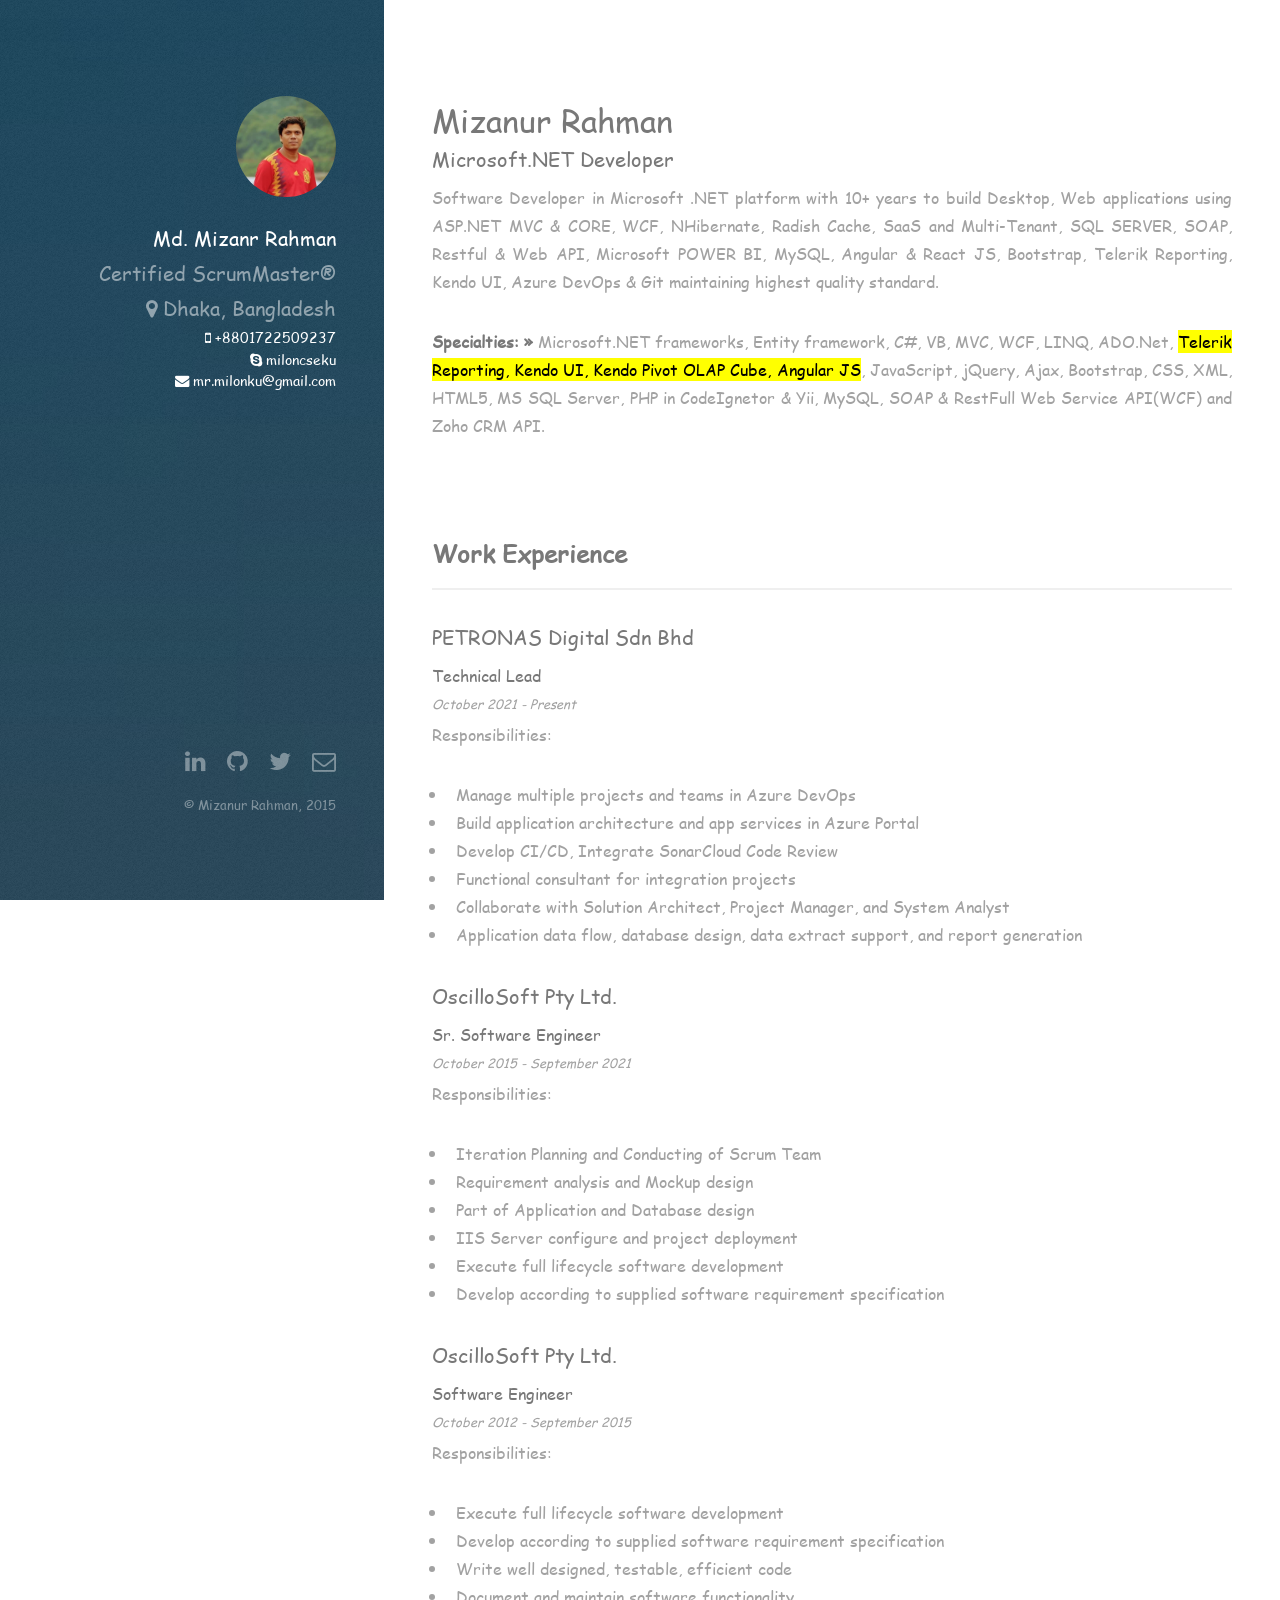
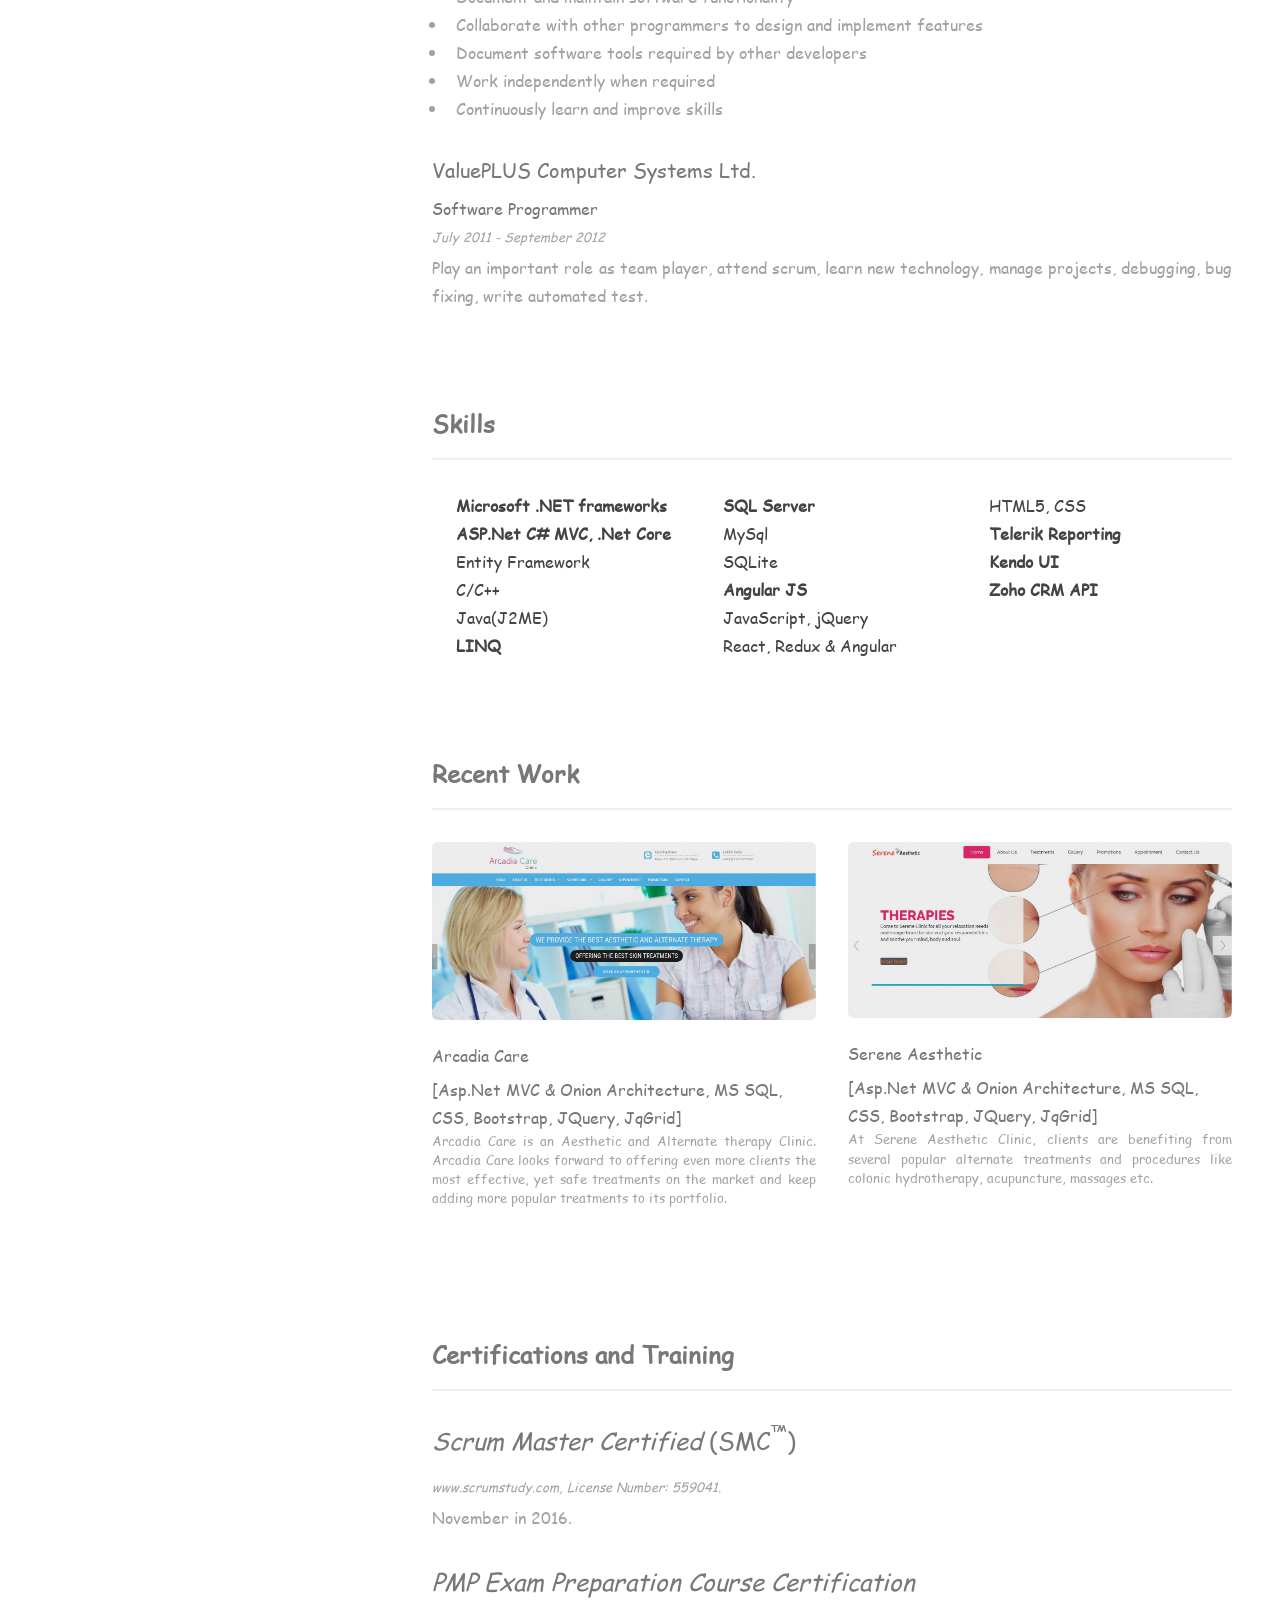
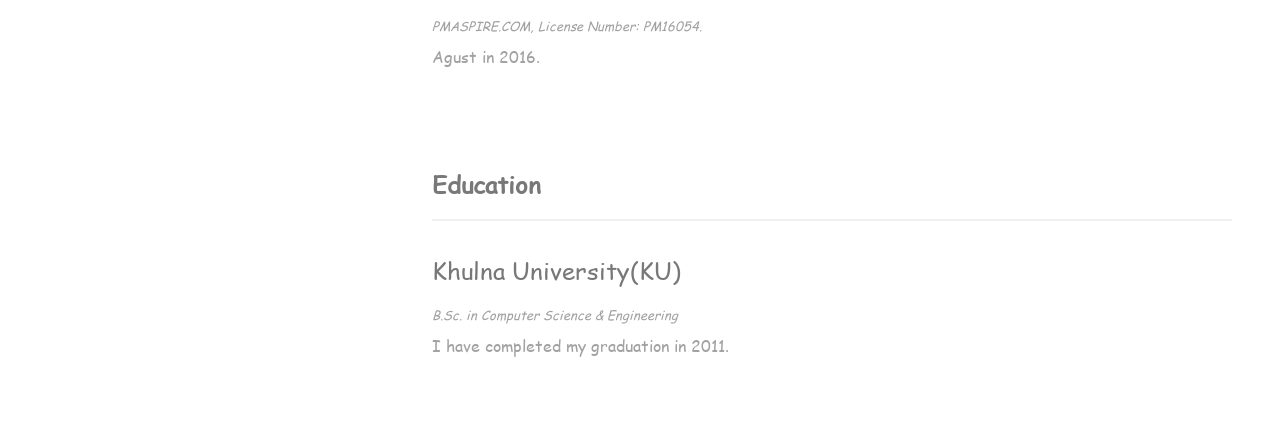
==== index.html @ e1b13e37 "updated profile" ====
<!DOCTYPE HTML>
<!--
	Strata by HTML5 UP
	html5up.net | @n33co
	Free for personal and commercial use under the CCA 3.0 license (html5up.net/license)
-->
<html>
	<head>
		<title>.::Mizanur Rahman SMC™ ::.</title>
		<meta http-equiv="content-type" content="text/html; charset=utf-8" />
		<meta name="description" content="" />
		<meta name="keywords" content="" />
		<!--[if lte IE 8]><script src="css/ie/html5shiv.js"></script><![endif]-->
		<script src="js/jquery.min.js"></script>
		<!--<script src="js/jquery.poptrox.min.js"></script>-->
		<script src="js/skel.min.js"></script>
		<script src="js/init.js"></script>
		<noscript>
			<link rel="stylesheet" href="css/skel.css" />
			<link rel="stylesheet" href="css/style.css" />
			<link rel="stylesheet" href="css/style-xlarge.css" />
		</noscript>
		<!--[if lte IE 8]><link rel="stylesheet" href="css/ie/v8.css" /><![endif]-->
	</head>
	<body id="top">

		<!-- Header -->
			<header id="header">
				<a href="#" class="image avatar"><img src="images/avatar_new.jpg" alt="" /></a>
				<h1>
				   <div><strong>Md. Mizanr Rahman</strong></div>
				   <div>Certified ScrumMaster®</div>
				   <div><i class="icon fa-map-marker"> </i> Dhaka, Bangladesh</div>
			    	</h1>
				<h5>
					<div><i class="fa fa-mobile"></i> +8801722509237</div>
					<div><i class="fa fa-skype"></i> miloncseku</div>
					<div><i class="fa fa-envelope"></i> mr.milonku@gmail.com</div>
				</h5>
			</header>

		<!-- Main -->
			<div id="main">

				<!-- One -->
					<section id="one">
						<header class="major">
							<h1 style="margin-bottom:0;">Mizanur Rahman</h1>
							<h3>Microsoft.NET Developer</h3>
						</header>
						<p style="text-align:justify">Software Developer in Microsoft .NET platform with 10+ years to build Desktop, Web applications using ASP.NET MVC & CORE, WCF, NHibernate, Radish Cache, SaaS and Multi-Tenant, SQL SERVER, SOAP, Restful & Web API, Microsoft POWER BI, MySQL, Angular & React JS, Bootstrap, Telerik Reporting, Kendo UI, Azure DevOps & Git maintaining highest quality standard.</p>
						<p style="text-align:justify"><b class="bold">Specialties: »</b> Microsoft.NET frameworks, Entity framework, C#, VB, MVC, WCF, LINQ, ADO.Net, <mark>Telerik Reporting, Kendo UI, Kendo Pivot  OLAP Cube, Angular JS</mark>, JavaScript, jQuery, Ajax, Bootstrap, CSS, XML, HTML5, MS SQL Server, PHP in CodeIgnetor & Yii, MySQL, SOAP & RestFull Web Service API(WCF) and Zoho CRM API.</p>						
					</section>

					<section id="five">
						<h2 class="bold">Work Experience</h2>
						<hr class="">
						<div class="sectionContent">
							<article>
								<h3>PETRONAS Digital Sdn Bhd</h3>
								<b>Technical Lead</b>
								<p class="subDetails">October 2021 - Present</p>
								<p style="text-align:justify">Responsibilities:</p>
								<ul class="a">
								  <li>Manage multiple projects and teams in Azure DevOps</li>
								  <li>Build application architecture and app services in Azure Portal</li>
								  <li>Develop CI/CD, Integrate SonarCloud Code Review</li>
								  <li>Functional consultant for integration projects</li>
								  <li>Collaborate with Solution Architect, Project Manager, and System Analyst</li>
								  <li>Application data flow, database design, data extract support, and report generation</li>
								</ul>
							</article>
							<article>
								<h3>OscilloSoft Pty Ltd.</h3>
								<b>Sr. Software Engineer</b>
								<p class="subDetails">October 2015 - September 2021</p>
								<p style="text-align:justify">Responsibilities:</p>
								<ul class="a">
								  <li>Iteration Planning and Conducting of Scrum Team</li>
								  <li>Requirement analysis and Mockup design</li>
								  <li>Part of Application and Database design</li>
								  <li>IIS Server configure and project deployment</li>
								  <li>Execute full lifecycle software development</li>
								  <li>Develop according to supplied software requirement specification</li>
								</ul>
							</article>
							
							<article>
								<h3>OscilloSoft Pty Ltd.</h3>
								<b>Software Engineer</b>
								<p class="subDetails">October 2012 - September 2015</p>
								<p style="text-align:justify">Responsibilities:</p>
								<ul class="a">
								  <li>Execute full lifecycle software development</li>
								  <li>Develop according to supplied software requirement specification</li>
								  <li>Write well designed, testable, efficient code</li>
								  <li>Document and maintain software functionality</li>
								  <li>Collaborate with other programmers to design and implement features</li>
								  <li>Document software tools required by other developers</li>
								  <li>Work independently when required</li>
								  <li>Continuously learn and improve skills</li>
								</ul>
							</article>
							
							<article>
								<h3>ValuePLUS Computer Systems Ltd.</h3>
								<b>Software Programmer</b>
								<p class="subDetails">July 2011 - September 2012 </p>
								<p style="text-align:justify">Play an important role as team player, attend scrum, learn new technology, manage projects, debugging, bug fixing, write automated test.</p>
							</article>
						</div>
						<div class="clear"></div>
					</section>

                <!-- Three -->
					<section id="three">
						<h2 class="bold">Skills</h2>
						<hr class="">
						<div class="sectionContent">
						<ul class="keySkills">
							<li class="bold">Microsoft .NET frameworks</li>
							<li class="bold">ASP.Net C# MVC, .Net Core</li>
							<li>Entity Framework</li>
							<li>C/C++</li>
							<li>Java(J2ME)</li>
							<li class="bold">LINQ</li>
							<li class="bold">SQL Server</li>
							<li>MySql</li>
							<li>SQLite</li>
							<li class="bold">Angular JS</li>
							<li>JavaScript, jQuery</li>
							<li>React, Redux & Angular</li>
							<li>HTML5, CSS</li>
							<li class="bold">Telerik Reporting</li>
							<li class="bold">Kendo UI</li>
							<li class="bold">Zoho CRM API</li>
						</ul>
					</div>
				    </section>
				<!-- Two -->
					<section id="two">
						<h2 class="bold">Recent Work</h2>
						<hr class="">
						<div class="row">
							<article class="6u 12u$(xsmall) work-item">
								<a href="http://www.arcadiacare.co.uk/" target="_blank" class="image fit thumb"><img src="images/thumbs/arcadiacare.jpg" alt="" /></a>
								<h3>Arcadia Care</h3>
								<b style="text-align:justify">[Asp.Net MVC & Onion Architecture, MS SQL, CSS, Bootstrap, JQuery, JqGrid]</b><br>
								<p style="text-align:justify">Arcadia Care is an Aesthetic and Alternate therapy Clinic. Arcadia Care looks forward to offering even more clients the most effective, yet safe treatments on the market and keep adding more popular treatments to its portfolio.</p>
							</article>
							<article class="6u$ 12u$(xsmall) work-item">
								<a href="http://sereneaesthetic.co.uk/" target="_blank" class="image fit thumb"><img src="images/thumbs/sereneaesthetic.jpg" alt="" /></a>
								<h3>Serene Aesthetic</h3>
					            <b style="text-align:justify">[Asp.Net MVC & Onion Architecture, MS SQL, CSS, Bootstrap, JQuery, JqGrid]</b><br>
					            <p style="text-align:justify">At Serene Aesthetic Clinic, clients are benefiting from several popular alternate treatments and procedures like colonic hydrotherapy, acupuncture, massages etc.</p>
							</article>
						</div>
					</section>
					
					<!-- Four -->
					<section id="four">
						<h2 class="bold">Certifications and Training</h2>		
						<hr class="">
						<div class="sectionContent">							
							<article>
								<h2><em>Scrum Master Certified</em> (SMC<sup>™</sup>)</h2>
								<p class="subDetails">www.scrumstudy.com, License Number: 559041. </p>
								<p>November in 2016. </p>
							</article>
							<article>
								<h2><em>PMP Exam Preparation Course Certification</em></h2>
								<p class="subDetails">PMASPIRE.COM, License Number: PM16054. </p>
								<p>Agust in 2016. </p>
							</article>
						</div>
					</section>

					<!-- Four -->
					<section id="four">
						<h2 class="bold">Education</h2>		
						<hr class="">						
						<div class="sectionContent">							
							<article>
								<h2>Khulna University(KU) </h2>
								<p class="subDetails">B.Sc. in Computer Science & Engineering</p>
								<p>I have completed my graduation in 2011. </p>
							</article>
						</div>
					</section>

		<!-- Footer -->
			<footer id="footer">
				<ul class="icons">
					<li><a href="http://bd.linkedin.com/in/mizanurrahmanmilon" class="icon fa-linkedin" target="_blank"><span class="label">Linkein</span></a></li>
					<li><a href="https://github.com/mmrmilon" class="icon fa-github" target="_blank"><span class="label">Github</span></a></li>
					<li><a href="https://twitter.com/mmr_mizan" class="icon fa-twitter" target="_blank"><span class="label">Twitter</span></a></li>
					<li><a href="Mail To:mr.milonku@gmail.com" class="icon fa-envelope-o" target="_blank"><span class="label">Email</span></a></li>
				</ul>
				<ul class="copyright">
					<li>&copy; Mizanur Rahman, 2015</li>
				</ul>
			</footer>

	</body>
</html>
---- css/skel.css ----
/* Resets (http://meyerweb.com/eric/tools/css/reset/ | v2.0 | 20110126 | License: none (public domain)) */

	html,body,div,span,applet,object,iframe,h1,h2,h3,h4,h5,h6,p,blockquote,pre,a,abbr,acronym,address,big,cite,code,del,dfn,em,img,ins,kbd,q,s,samp,small,strike,strong,sub,sup,tt,var,b,u,i,center,dl,dt,dd,ol,ul,li,fieldset,form,label,legend,table,caption,tbody,tfoot,thead,tr,th,td,article,aside,canvas,details,embed,figure,figcaption,footer,header,hgroup,menu,nav,output,ruby,section,summary,time,mark,audio,video{margin:0;padding:0;border:0;font-size:100%;font:inherit;vertical-align:baseline;}article,aside,details,figcaption,figure,footer,header,hgroup,menu,nav,section{display:block;}body{line-height:1;}ol,ul{list-style:none;}blockquote,q{quotes:none;}blockquote:before,blockquote:after,q:before,q:after{content:'';content:none;}table{border-collapse:collapse;border-spacing:0;}body{-webkit-text-size-adjust:none}

/* Box Model */

	*, *:before, *:after {
		-moz-box-sizing: border-box;
		-webkit-box-sizing: border-box;
		box-sizing: border-box;
	}

/* Container */

	.container {
		margin-left: auto;
		margin-right: auto;

		/* width: (containers) */
		width: 100%;
	}

	/* Modifiers */

		/* 125% */
			.container.\31 25\25 {
				width: 100%;

				/* max-width: (containers * 1.25) */
				max-width: 125%;

				/* min-width: (containers) */
				min-width: 100%;
			}

		/* 75% */
			.container.\37 5\25 {

				/* width: (containers * 0.75) */
				width: 75%;

			}

		/* 50% */
			.container.\35 0\25 {

				/* width: (containers * 0.50) */
				width: 50%;

			}

		/* 25% */
			.container.\32 5\25 {

				/* width: (containers * 0.25) */
				width: 25%;

			}

/* Grid */

	.row {
		border-bottom: solid 1px transparent;
	}

	.row > * {
		float: left;
	}

	.row:after, .row:before {
		content: '';
		display: block;
		clear: both;
		height: 0;
	}

	.row.uniform > * > :first-child {
		margin-top: 0;
	}

	.row.uniform > * > :last-child {
		margin-bottom: 0;
	}

	/* Gutters */

		/* Normal */

			.row > * {
				/* padding: (gutters.horizontal) 0 0 (gutters.vertical) */
				padding: 0 0 0 2.5em;
			}

			.row {
				/* margin: -(gutters.horizontal) 0 -1px -(gutters.vertical) */
				margin: 0 0 -1px -2.5em;
			}

			.row.uniform > * {
				/* padding: (gutters.vertical) 0 0 (gutters.vertical) */
				padding: 2.5em 0 0 2.5em;
			}

			.row.uniform {
				/* margin: -(gutters.vertical) 0 -1px -(gutters.vertical) */
				margin: -2.5em 0 -1px -2.5em;
			}

		/* 200% */

			.row.\32 00\25 > * {
				/* padding: (gutters.horizontal) 0 0 (gutters.vertical) */
				padding: 0 0 0 5em;
			}

			.row.\32 00\25 {
				/* margin: -(gutters.horizontal) 0 -1px -(gutters.vertical) */
				margin: 0 0 -1px -5em;
			}

			.row.uniform.\32 00\25 > * {
				/* padding: (gutters.vertical) 0 0 (gutters.vertical) */
				padding: 5em 0 0 5em;
			}

			.row.uniform.\32 00\25 {
				/* margin: -(gutters.vertical) 0 -1px -(gutters.vertical) */
				margin: -5em 0 -1px -5em;
			}

		/* 150% */

			.row.\31 50\25 > * {
				/* padding: (gutters.horizontal) 0 0 (gutters.vertical) */
				padding: 0 0 0 3.75em;
			}

			.row.\31 50\25 {
				/* margin: -(gutters.horizontal) 0 -1px -(gutters.vertical) */
				margin: 0 0 -1px -3.75em;
			}

			.row.uniform.\31 50\25 > * {
				/* padding: (gutters.vertical) 0 0 (gutters.vertical) */
				padding: 3.75em 0 0 3.75em;
			}

			.row.uniform.\31 50\25 {
				/* margin: -(gutters.vertical) 0 -1px -(gutters.vertical) */
				margin: -3.75em 0 -1px -3.75em;
			}

		/* 50% */

			.row.\35 0\25 > * {
				/* padding: (gutters.horizontal) 0 0 (gutters.vertical) */
				padding: 0 0 0 1.25em;
			}

			.row.\35 0\25 {
				/* margin: -(gutters.horizontal) 0 -1px -(gutters.vertical) */
				margin: 0 0 -1px -1.25em;
			}

			.row.uniform.\35 0\25 > * {
				/* padding: (gutters.vertical) 0 0 (gutters.vertical) */
				padding: 1.25em 0 0 1.25em;
			}

			.row.uniform.\35 0\25 {
				/* margin: -(gutters.vertical) 0 -1px -(gutters.vertical) */
				margin: -1.25em 0 -1px -1.25em;
			}

		/* 25% */

			.row.\32 5\25 > * {
				/* padding: (gutters.horizontal) 0 0 (gutters.vertical) */
				padding: 0 0 0 0.625em;
			}

			.row.\32 5\25 {
				/* margin: -(gutters.horizontal) 0 -1px -(gutters.vertical) */
				margin: 0 0 -1px -0.625em;
			}

			.row.uniform.\32 5\25 > * {
				/* padding: (gutters.vertical) 0 0 (gutters.vertical) */
				padding: 0.625em 0 0 0.625em;
			}

			.row.uniform.\32 5\25 {
				/* margin: -(gutters.vertical) 0 -1px -(gutters.vertical) */
				margin: -0.625em 0 -1px -0.625em;
			}

		/* 0% */

			.row.\30 \25 > * {
				padding: 0;
			}

			.row.\30 \25 {
				margin: 0 0 -1px 0;
			}

	/* Cells */

		.\31 2u, .\31 2u\24 { width: 100%; clear: none; margin-left: 0; }
		.\31 1u, .\31 1u\24 { width: 91.6666666667%; clear: none; margin-left: 0; }
		.\31 0u, .\31 0u\24 { width: 83.3333333333%; clear: none; margin-left: 0; }
		.\39 u, .\39 u\24 { width: 75%; clear: none; margin-left: 0; }
		.\38 u, .\38 u\24 { width: 66.6666666667%; clear: none; margin-left: 0; }
		.\37 u, .\37 u\24 { width: 58.3333333333%; clear: none; margin-left: 0; }
		.\36 u, .\36 u\24 { width: 50%; clear: none; margin-left: 0; }
		.\35 u, .\35 u\24 { width: 41.6666666667%; clear: none; margin-left: 0; }
		.\34 u, .\34 u\24 { width: 33.3333333333%; clear: none; margin-left: 0; }
		.\33 u, .\33 u\24 { width: 25%; clear: none; margin-left: 0; }
		.\32 u, .\32 u\24 { width: 16.6666666667%; clear: none; margin-left: 0; }
		.\31 u, .\31 u\24 { width: 8.3333333333%; clear: none; margin-left: 0; }

		.\31 2u\24 + *,
		.\31 1u\24 + *,
		.\31 0u\24 + *,
		.\39 u\24 + *,
		.\38 u\24 + *,
		.\37 u\24 + *,
		.\36 u\24 + *,
		.\35 u\24 + *,
		.\34 u\24 + *,
		.\33 u\24 + *,
		.\32 u\24 + *,
		.\31 u\24 + * {
			clear: left;
		}

		.\-11u { margin-left: 91.6666666667% }
		.\-10u { margin-left: 83.3333333333% }
		.\-9u { margin-left: 75% }
		.\-8u { margin-left: 66.6666666667% }
		.\-7u { margin-left: 58.3333333333% }
		.\-6u { margin-left: 50% }
		.\-5u { margin-left: 41.6666666667% }
		.\-4u { margin-left: 33.3333333333% }
		.\-3u { margin-left: 25% }
		.\-2u { margin-left: 16.6666666667% }
		.\-1u { margin-left: 8.3333333333% }
---- css/style.css ----
@import url(font-awesome.min.css);
@font-face { font-family: "ComicSans"; src: url(fonts/ComicSans.ttf);}
@import url("http://fonts.googleapis.com/css?family=Source+Sans+Pro:400,400italic");

/*
	Strata by HTML5 UP
	html5up.net | @n33co
	Free for personal and commercial use under the CCA 3.0 license (html5up.net/license)
*/

/* Basic */

	body {
		background: #fff;
	}

		body.is-loading *, body.is-loading *:before, body.is-loading *:after {
			-moz-animation: none !important;
			-webkit-animation: none !important;
			-o-animation: none !important;
			-ms-animation: none !important;
			animation: none !important;
			-moz-transition: none !important;
			-webkit-transition: none !important;
			-o-transition: none !important;
			-ms-transition: none !important;
			transition: none !important;
		}

	body, input, select, textarea {
		color: #a2a2a2;
		font-family: ComicSans;
		font-size: 16pt;
		font-weight: 400;
		line-height: 1.75em;
	}

	a {
		-moz-transition: color 0.2s ease-in-out, border-color 0.2s ease-in-out;
		-webkit-transition: color 0.2s ease-in-out, border-color 0.2s ease-in-out;
		-o-transition: color 0.2s ease-in-out, border-color 0.2s ease-in-out;
		-ms-transition: color 0.2s ease-in-out, border-color 0.2s ease-in-out;
		transition: color 0.2s ease-in-out, border-color 0.2s ease-in-out;
		border-bottom: dotted 1px;
		color: #49bf9d;
		text-decoration: none;
	}

		a:hover {
			border-bottom-color: transparent;
			color: #49bf9d !important;
			text-decoration: none;
		}

	strong, b {
		color: #787878;
		font-weight: 400;
	}


	em, i {
		font-style: italic;
	}

	p {
		margin: 0 0 2em 0;
	}

	h1, h2, h3, h4, h5, h6 {
		color: #787878;
		font-weight: 400;
		line-height: 1em;
		margin: 0 0 0.5em 0;
	}

		h1 a, h2 a, h3 a, h4 a, h5 a, h6 a {
			color: inherit;
			text-decoration: none;
		}

	h1 {
		font-size: 2em;
		line-height: 1.5em;
	}

	h2 {
		font-size: 1.5em;
		line-height: 1.5em;
	}

	h3 {
		font-size: 1.25em;
		line-height: 1.5em;
	}

	h4 {
		font-size: 1.1em;
		line-height: 1.5em;
	}

	h5 {
		font-size: 0.9em;
		line-height: 1.5em;
	}

	h6 {
		font-size: 0.7em;
		line-height: 1.5em;
	}

	sub {
		font-size: 0.8em;
		position: relative;
		top: 0.5em;
	}

	sup {
		font-size: 0.8em;
		position: relative;
		top: -0.5em;
	}

	hr {
		border: 0;
		border-bottom: solid 2px #efefef;
		margin: 1em 0em 2em 0em;
	}

		hr.major {
			margin: 3em 0;
		}

	blockquote {
		border-left: solid 6px #efefef;
		font-style: italic;
		margin: 0 0 2em 0;
		padding: 0.5em 0 0.5em 1.5em;
	}

	code {
		background: #f7f7f7;
		border-radius: 0.35em;
		border: solid 2px #efefef;
		font-family: "Courier New", monospace;
		font-size: 0.9em;
		margin: 0 0.25em;
		padding: 0.25em 0.65em;
	}

	pre {
		-webkit-overflow-scrolling: touch;
		font-family: "Courier New", monospace;
		font-size: 0.9em;
		margin: 0 0 2em 0;
	}

		pre code {
			display: block;
			line-height: 1.75em;
			padding: 1em 1.5em;
			overflow-x: auto;
		}

	.align-left {
		text-align: left;
	}

	.align-center {
		text-align: center;
	}

	.align-right {
		text-align: right;
	}

	.bold {
			font-weight: bold;
		}

/* Section/Article */

	section.special, article.special {
		text-align: center;
	}

	header p {
		color: #b2b2b2;
		position: relative;
		margin: 0 0 1.5em 0;
	}

	header h2 + p {
		font-size: 1.25em;
		margin-top: -1em;
		line-height: 1.5em;
	}

	header h3 + p {
		font-size: 1.1em;
		margin-top: -0.8em;
		line-height: 1.5em;
	}

	header h4 + p,
	header h5 + p,
	header h6 + p {
		font-size: 0.9em;
		margin-top: -0.6em;
		line-height: 1.5em;
	}

	header.major h2 {
		font-size: 2em;
	}

/* Form */

	form {
		margin: 0 0 2em 0;
	}

	label {
		color: #787878;
		display: block;
		font-size: 0.9em;
		font-weight: 400;
		margin: 0 0 1em 0;
	}

	input[type="text"],
	input[type="password"],
	input[type="email"],
	select,
	textarea {
		-moz-appearance: none;
		-webkit-appearance: none;
		-o-appearance: none;
		-ms-appearance: none;
		appearance: none;
		background: #f7f7f7;
		border-radius: 0.35em;
		border: solid 2px transparent;
		color: inherit;
		display: block;
		outline: 0;
		padding: 0 0.75em;
		text-decoration: none;
		width: 100%;
	}

		input[type="text"]:invalid,
		input[type="password"]:invalid,
		input[type="email"]:invalid,
		select:invalid,
		textarea:invalid {
			box-shadow: none;
		}

		input[type="text"]:focus,
		input[type="password"]:focus,
		input[type="email"]:focus,
		select:focus,
		textarea:focus {
			border-color: #49bf9d;
		}

	.select-wrapper {
		text-decoration: none;
		display: block;
		position: relative;
	}

		.select-wrapper:before {
			-moz-osx-font-smoothing: grayscale;
			-webkit-font-smoothing: antialiased;
			font-family: FontAwesome;
			font-style: normal;
			font-weight: normal;
			text-transform: none !important;
		}

		.select-wrapper:before {
			color: #dfdfdf;
			content: '\f078';
			display: block;
			height: 2.75em;
			line-height: 2.75em;
			pointer-events: none;
			position: absolute;
			right: 0;
			text-align: center;
			top: 0;
			width: 2.75em;
		}

		.select-wrapper select::-ms-expand {
			display: none;
		}

	input[type="text"],
	input[type="password"],
	input[type="email"],
	select {
		height: 2.75em;
	}

	textarea {
		padding: 0.75em;
	}

	input[type="checkbox"],
	input[type="radio"] {
		-moz-appearance: none;
		-webkit-appearance: none;
		-o-appearance: none;
		-ms-appearance: none;
		appearance: none;
		display: block;
		float: left;
		margin-right: -2em;
		opacity: 0;
		width: 1em;
		z-index: -1;
	}

		input[type="checkbox"] + label,
		input[type="radio"] + label {
			text-decoration: none;
			color: #a2a2a2;
			cursor: pointer;
			display: inline-block;
			font-size: 1em;
			font-weight: 400;
			padding-left: 2.4em;
			padding-right: 0.75em;
			position: relative;
		}

			input[type="checkbox"] + label:before,
			input[type="radio"] + label:before {
				-moz-osx-font-smoothing: grayscale;
				-webkit-font-smoothing: antialiased;
				font-family: FontAwesome;
				font-style: normal;
				font-weight: normal;
				text-transform: none !important;
			}

			input[type="checkbox"] + label:before,
			input[type="radio"] + label:before {
				background: #f7f7f7;
				border-radius: 0.35em;
				border: solid 2px transparent;
				content: '';
				display: inline-block;
				height: 1.65em;
				left: 0;
				line-height: 1.58125em;
				position: absolute;
				text-align: center;
				top: 0;
				width: 1.65em;
			}

		input[type="checkbox"]:checked + label:before,
		input[type="radio"]:checked + label:before {
			background: #787878;
			border-color: #787878;
			color: #fff;
			content: '\f00c';
		}

		input[type="checkbox"]:focus + label:before,
		input[type="radio"]:focus + label:before {
			border-color: #49bf9d;
		}

	input[type="checkbox"] + label:before {
		border-radius: 0.35em;
	}

	input[type="radio"] + label:before {
		border-radius: 100%;
	}

	::-webkit-input-placeholder {
		color: #b2b2b2 !important;
		opacity: 1.0;
	}

	:-moz-placeholder {
		color: #b2b2b2 !important;
		opacity: 1.0;
	}

	::-moz-placeholder {
		color: #b2b2b2 !important;
		opacity: 1.0;
	}

	:-ms-input-placeholder {
		color: #b2b2b2 !important;
		opacity: 1.0;
	}

	.formerize-placeholder {
		color: #b2b2b2 !important;
		opacity: 1.0;
	}

/* Box */

	.box {
		border-radius: 0.35em;
		border: solid 2px #efefef;
		margin-bottom: 2em;
		padding: 1.5em;
	}

		.box > :last-child,
		.box > :last-child > :last-child,
		.box > :last-child > :last-child > :last-child {
			margin-bottom: 0;
		}

		.box.alt {
			border: 0;
			border-radius: 0;
			padding: 0;
		}

/* Icon */

	.icon {
		text-decoration: none;
		border-bottom: none;
		position: relative;
	}

		.icon:before {
			-moz-osx-font-smoothing: grayscale;
			-webkit-font-smoothing: antialiased;
			font-family: FontAwesome;
			font-style: normal;
			font-weight: normal;
			text-transform: none !important;
		}

		.icon > .label {
			display: none;
		}

/* Image */

	.image {
		border-radius: 0.35em;
		border: 0;
		display: inline-block;
		position: relative;
	}

		.image:before {
			-moz-transition: opacity 0.2s ease-in-out;
			-webkit-transition: opacity 0.2s ease-in-out;
			-o-transition: opacity 0.2s ease-in-out;
			-ms-transition: opacity 0.2s ease-in-out;
			transition: opacity 0.2s ease-in-out;
			background: url("images/overlay.png");
			border-radius: 0.35em;
			content: '';
			display: block;
			height: 100%;
			left: 0;
			opacity: 0.2;
			position: absolute;
			top: 0;
			width: 100%;
		}

		.image.thumb {
			text-align: center;
		}

			.image.thumb:after {
				-moz-transition: opacity 0.2s ease-in-out;
				-webkit-transition: opacity 0.2s ease-in-out;
				-o-transition: opacity 0.2s ease-in-out;
				-ms-transition: opacity 0.2s ease-in-out;
				transition: opacity 0.2s ease-in-out;
				border-radius: 0.35em;
				border: solid 3px rgba(255, 255, 255, 0.5);
				color: #fff;
				content: 'View';
				display: inline-block;
				font-size: 0.8em;
				font-weight: 400;
				left: 50%;
				line-height: 2.25em;
				margin: -1.25em 0 0 -3em;
				opacity: 0;
				padding: 0 1.5em;
				position: absolute;
				text-align: center;
				text-decoration: none;
				top: 50%;
				white-space: nowrap;
			}

			.image.thumb:hover:after {
				opacity: 1.0;
			}

			.image.thumb:hover:before {
				background: url("images/overlay.png"), url("images/overlay.png");
				opacity: 1.0;
			}

		.image img {
			border-radius: 0.35em;
			display: block;
		}

		.image.left {
			float: left;
			margin: 0 1.5em 1em 0;
			top: 0.25em;
		}

		.image.right {
			float: right;
			margin: 0 0 1em 1.5em;
			top: 0.25em;
		}

		.image.left, .image.right {
			max-width: 40%;
		}

			.image.left img, .image.right img {
				width: 100%;
			}

		.image.fit {
			display: block;
			margin: 0 0 2em 0;
			width: 100%;
		}

			.image.fit img {
				width: 100%;
			}

		.image.avatar {
			border-radius: 100%;
		}

			.image.avatar:before {
				display: none;
			}

			.image.avatar img {
				border-radius: 100%;
				width: 100%;
			}
		.odesk img{
			height: 23px;
			width: 28px;
		}	

/* List */

	ol {
		list-style: decimal;
		margin: 0 0 2em 0;
		padding-left: 1.25em;
	}

		ol li {
			padding-left: 0.25em;
		}

	ul {
		list-style: disc;
		margin: 0 0 2em 0;
		padding-left: 1em;
	}

		ul li {
			padding-left: 0.5em;
		}

		ul.alt {
			list-style: none;
			padding-left: 0;
		}

			ul.alt li {
				border-top: solid 2px #efefef;
				padding: 0.5em 0;
			}

				ul.alt li:first-child {
					border-top: 0;
					padding-top: 0;
				}

		ul.icons {
			cursor: default;
			list-style: none;
			padding-left: 0;
		}

			ul.icons li {
				display: inline-block;
				padding: 0 1em 0 0;
			}

				ul.icons li:last-child {
					padding-right: 0;
				}

				ul.icons li .icon:before {
					font-size: 1.5em;
				}

		ul.actions {
			cursor: default;
			list-style: none;
			padding-left: 0;
		}

			ul.actions li {
				display: inline-block;
				padding: 0 1em 0 0;
				vertical-align: middle;
			}

				ul.actions li:last-child {
					padding-right: 0;
				}

			ul.actions.small li {
				padding: 0 0.5em 0 0;
			}

			ul.actions.vertical li {
				display: block;
				padding: 1em 0 0 0;
			}

				ul.actions.vertical li:first-child {
					padding-top: 0;
				}

				ul.actions.vertical li > * {
					margin-bottom: 0;
				}

			ul.actions.vertical.small li {
				padding: 0.5em 0 0 0;
			}

				ul.actions.vertical.small li:first-child {
					padding-top: 0;
				}

			ul.actions.fit {
				display: table;
				margin-left: -1em;
				padding: 0;
				table-layout: fixed;
				width: calc(100% + 1em);
			}

				ul.actions.fit li {
					display: table-cell;
					padding: 0 0 0 1em;
				}

					ul.actions.fit li > * {
						margin-bottom: 0;
					}

				ul.actions.fit.small {
					margin-left: -0.5em;
					width: calc(100% + 0.5em);
				}

					ul.actions.fit.small li {
						padding: 0 0 0 0.5em;
					}

		ul.labeled-icons {
			list-style: none;
			padding: 0;
		}

			ul.labeled-icons li {
				line-height: 1.75em;
				margin: 1.5em 0 0 0;
				padding-left: 2.25em;
				position: relative;
			}

				ul.labeled-icons li:first-child {
					margin-top: 0;
				}

				ul.labeled-icons li a {
					color: inherit;
				}

				ul.labeled-icons li h3 {
					color: #b2b2b2;
					left: 0;
					position: absolute;
					text-align: center;
					top: 0;
					width: 1em;
				}

	dl {
		margin: 0 0 2em 0;
	}

/* Table */

	.table-wrapper {
		-webkit-overflow-scrolling: touch;
		overflow-x: auto;
	}

	table {
		margin: 0 0 2em 0;
		width: 100%;
	}

		table tbody tr {
			border: solid 1px #efefef;
			border-left: 0;
			border-right: 0;
		}

			table tbody tr:nth-child(2n + 1) {
				background-color: #f7f7f7;
			}

		table td {
			padding: 0.75em 0.75em;
		}

		table th {
			color: #787878;
			font-size: 0.9em;
			font-weight: 400;
			padding: 0 0.75em 0.75em 0.75em;
			text-align: left;
		}

		table thead {
			border-bottom: solid 2px #efefef;
		}

		table tfoot {
			border-top: solid 2px #efefef;
		}

		table.alt {
			border-collapse: separate;
		}

			table.alt tbody tr td {
				border: solid 2px #efefef;
				border-left-width: 0;
				border-top-width: 0;
			}

				table.alt tbody tr td:first-child {
					border-left-width: 2px;
				}

			table.alt tbody tr:first-child td {
				border-top-width: 2px;
			}

			table.alt thead {
				border-bottom: 0;
			}

			table.alt tfoot {
				border-top: 0;
			}

/* Button */

	input[type="submit"],
	input[type="reset"],
	input[type="button"],
	.button {
		-moz-appearance: none;
		-webkit-appearance: none;
		-o-appearance: none;
		-ms-appearance: none;
		appearance: none;
		-moz-transition: background-color 0.2s ease-in-out, color 0.2s ease-in-out, border-color 0.2s ease-in-out;
		-webkit-transition: background-color 0.2s ease-in-out, color 0.2s ease-in-out, border-color 0.2s ease-in-out;
		-o-transition: background-color 0.2s ease-in-out, color 0.2s ease-in-out, border-color 0.2s ease-in-out;
		-ms-transition: background-color 0.2s ease-in-out, color 0.2s ease-in-out, border-color 0.2s ease-in-out;
		transition: background-color 0.2s ease-in-out, color 0.2s ease-in-out, border-color 0.2s ease-in-out;
		background-color: transparent;
		border-radius: 0.35em;
		border: solid 3px #efefef;
		color: #787878 !important;
		cursor: pointer;
		display: inline-block;
		font-weight: 400;
		height: 3.15em;
		height: calc(2.75em + 6px);
		line-height: 2.75em;
		min-width: 10em;
		padding: 0 1.5em;
		text-align: center;
		text-decoration: none;
		white-space: nowrap;
	}

		input[type="submit"]:hover,
		input[type="reset"]:hover,
		input[type="button"]:hover,
		.button:hover {
			border-color: #49bf9d;
			color: #49bf9d !important;
		}

		input[type="submit"]:active,
		input[type="reset"]:active,
		input[type="button"]:active,
		.button:active {
			background-color: rgba(73, 191, 157, 0.1);
			border-color: #49bf9d;
			color: #49bf9d !important;
		}

		input[type="submit"].icon,
		input[type="reset"].icon,
		input[type="button"].icon,
		.button.icon {
			padding-left: 1.35em;
		}

			input[type="submit"].icon:before,
			input[type="reset"].icon:before,
			input[type="button"].icon:before,
			.button.icon:before {
				margin-right: 0.5em;
			}

		input[type="submit"].fit,
		input[type="reset"].fit,
		input[type="button"].fit,
		.button.fit {
			display: block;
			margin: 0 0 1em 0;
			min-width: 0;
			width: 100%;
		}

		input[type="submit"].small,
		input[type="reset"].small,
		input[type="button"].small,
		.button.small {
			font-size: 0.8em;
		}

		input[type="submit"].big,
		input[type="reset"].big,
		input[type="button"].big,
		.button.big {
			font-size: 1.35em;
		}

		input[type="submit"].special,
		input[type="reset"].special,
		input[type="button"].special,
		.button.special {
			background-color: #49bf9d;
			border-color: #49bf9d;
			color: #ffffff !important;
		}

			input[type="submit"].special:hover,
			input[type="reset"].special:hover,
			input[type="button"].special:hover,
			.button.special:hover {
				background-color: #5cc6a7;
				border-color: #5cc6a7;
			}

			input[type="submit"].special:active,
			input[type="reset"].special:active,
			input[type="button"].special:active,
			.button.special:active {
				background-color: #3eb08f;
				border-color: #3eb08f;
			}

		input[type="submit"].disabled, input[type="submit"]:disabled,
		input[type="reset"].disabled,
		input[type="reset"]:disabled,
		input[type="button"].disabled,
		input[type="button"]:disabled,
		.button.disabled,
		.button:disabled {
			background-color: #e7e7e7 !important;
			border-color: #e7e7e7 !important;
			color: #b2b2b2 !important;
			cursor: default;
		}

/* Work Item */

	.work-item {
		margin: 0 0 2em 0;
	}

		.work-item .image {
			margin: 0 0 1.5em 0;
		}

		.work-item h3 {
			font-size: 1em;
			margin: 0 0 0.5em 0;
		}

		.work-item p {
			font-size: 0.8em;
			line-height: 1.5em;
			margin: 0;
		}

/* Header */

	#header {
		background-color: #1f1815;
		background-attachment: scroll,								fixed;
		background-image: url("images/overlay.png"), url("../images/bg.jpg");
		background-position: top left,							top left;
		background-repeat: repeat,								repeat;
		background-size: auto,								auto 100%;
		color: rgba(255, 255, 255, 0.5);
		height: 100%;
		left: 0;
		padding: 8em 4em 0 0;
		position: fixed;
		text-align: right;
		top: 0;
		width: 35%;
	}

		#header strong, #header b {
			color: #ffffff;
		}

		#header h2, #header h3, #header h4, #header h5, #header h6 {
			color: #ffffff;
		}

		#header h1 {
			color: rgba(255, 255, 255, 0.5);
			font-size: 1.35em;
			line-height: 1.75em;
			margin: 0;
		}

		#header .image.avatar {
			margin: 0 0 1em 0;
			width: 6.25em;
		}

        /*Sub Details*/
		.subDetails {
			font-size: 0.8em;
			font-style: italic;
			margin-bottom: 3px;
		}

		.keySkills {
			list-style-type: none;
			-moz-column-count:3;
			-webkit-column-count:3;
			column-count:3;
			margin-bottom: 20px;
			font-size: 1em;
			color: #444;
		}

		.keySkills ul li {
			margin-bottom: 3px;
		}


/* Footer */

	#footer {
		bottom: 0;
		left: 0;
		padding: 0 4em 2em 0;
		position: fixed;
		text-align: right;
		width: 35%;
	}

		#footer .icons {
			margin: 1em 0 0 0;
		}

			#footer .icons a {
				color: rgba(255, 255, 255, 0.4);
			}

		#footer .copyright {
			color: rgba(255, 255, 255, 0.4);
			font-size: 0.8em;
			list-style: none;
			margin: 1em 0 0 0;
			padding: 0;
		}

			#footer .copyright li {
				border-left: solid 1px rgba(255, 255, 255, 0.25);
				display: inline-block;
				line-height: 1em;
				margin-left: 0.75em;
				padding-left: 0.75em;
			}

				#footer .copyright li:first-child {
					border-left: 0;
					margin-left: 0;
					padding-left: 0;
				}

				#footer .copyright li a {
					color: inherit;
				}

/* Main */

	#main {
		margin-left: 35%;
		max-width: 54em;
		padding: 8em 4em 4em 4em;
		width: calc(100% - 35%);
	}

		#main > section {
			border-top: solid 0px #efefef;
			margin: 2em 0 0 0;
			padding: 4em 0 0 0;
		}

			#main > section:first-child {
				border-top: 0;
				margin-top: 0;
				padding-top: 0;
			}

/* Poptrox */
	@-moz-keyframes spin { 0% { -moz-transform: rotate(0deg); -webkit-transform: rotate(0deg); -o-transform: rotate(0deg); -ms-transform: rotate(0deg); transform: rotate(0deg); } 100% { -moz-transform: rotate(360deg); -webkit-transform: rotate(360deg); -o-transform: rotate(360deg); -ms-transform: rotate(360deg); transform: rotate(360deg); } }
	@-webkit-keyframes spin { 0% { -moz-transform: rotate(0deg); -webkit-transform: rotate(0deg); -o-transform: rotate(0deg); -ms-transform: rotate(0deg); transform: rotate(0deg); } 100% { -moz-transform: rotate(360deg); -webkit-transform: rotate(360deg); -o-transform: rotate(360deg); -ms-transform: rotate(360deg); transform: rotate(360deg); } }
	@-o-keyframes spin { 0% { -moz-transform: rotate(0deg); -webkit-transform: rotate(0deg); -o-transform: rotate(0deg); -ms-transform: rotate(0deg); transform: rotate(0deg); } 100% { -moz-transform: rotate(360deg); -webkit-transform: rotate(360deg); -o-transform: rotate(360deg); -ms-transform: rotate(360deg); transform: rotate(360deg); } }
	@-ms-keyframes spin { 0% { -moz-transform: rotate(0deg); -webkit-transform: rotate(0deg); -o-transform: rotate(0deg); -ms-transform: rotate(0deg); transform: rotate(0deg); } 100% { -moz-transform: rotate(360deg); -webkit-transform: rotate(360deg); -o-transform: rotate(360deg); -ms-transform: rotate(360deg); transform: rotate(360deg); } }
	@keyframes spin { 0% { -moz-transform: rotate(0deg); -webkit-transform: rotate(0deg); -o-transform: rotate(0deg); -ms-transform: rotate(0deg); transform: rotate(0deg); } 100% { -moz-transform: rotate(360deg); -webkit-transform: rotate(360deg); -o-transform: rotate(360deg); -ms-transform: rotate(360deg); transform: rotate(360deg); } }

	.poptrox-popup {
		-moz-box-sizing: content-box;
		-webkit-box-sizing: content-box;
		-o-box-sizing: content-box;
		-ms-box-sizing: content-box;
		box-sizing: content-box;
		-webkit-tap-highlight-color: rgba(255, 255, 255, 0);
		background: #fff;
		border-radius: 0.35em;
		box-shadow: 0 0.1em 0.15em 0 rgba(0, 0, 0, 0.15);
		overflow: hidden;
		padding-bottom: 3em;
	}

		.poptrox-popup .loader {
			text-decoration: none;
			-moz-animation: spin 1s linear infinite;
			-webkit-animation: spin 1s linear infinite;
			-o-animation: spin 1s linear infinite;
			-ms-animation: spin 1s linear infinite;
			animation: spin 1s linear infinite;
			font-size: 1.5em;
			height: 1em;
			left: 50%;
			line-height: 1em;
			margin: -0.5em 0 0 -0.5em;
			position: absolute;
			top: 50%;
			width: 1em;
		}

			.poptrox-popup .loader:before {
				-moz-osx-font-smoothing: grayscale;
				-webkit-font-smoothing: antialiased;
				font-family: FontAwesome;
				font-style: normal;
				font-weight: normal;
				text-transform: none !important;
			}

			.poptrox-popup .loader:before {
				content: '\f1ce';
			}

		.poptrox-popup .caption {
			background: #fff;
			bottom: 0;
			cursor: default;
			font-size: 0.9em;
			height: 3em;
			left: 0;
			line-height: 2.8em;
			position: absolute;
			text-align: center;
			width: 100%;
			z-index: 1;
		}

		.poptrox-popup .nav-next,
		.poptrox-popup .nav-previous {
			text-decoration: none;
			-moz-transition: opacity 0.2s ease-in-out;
			-webkit-transition: opacity 0.2s ease-in-out;
			-o-transition: opacity 0.2s ease-in-out;
			-ms-transition: opacity 0.2s ease-in-out;
			transition: opacity 0.2s ease-in-out;
			-webkit-tap-highlight-color: rgba(255, 255, 255, 0);
			background: rgba(0, 0, 0, 0.01);
			cursor: pointer;
			height: 100%;
			opacity: 0;
			position: absolute;
			top: 0;
			width: 50%;
		}

			.poptrox-popup .nav-next:before,
			.poptrox-popup .nav-previous:before {
				-moz-osx-font-smoothing: grayscale;
				-webkit-font-smoothing: antialiased;
				font-family: FontAwesome;
				font-style: normal;
				font-weight: normal;
				text-transform: none !important;
			}

			.poptrox-popup .nav-next:before,
			.poptrox-popup .nav-previous:before {
				color: #fff;
				font-size: 2.5em;
				height: 1em;
				line-height: 1em;
				margin-top: -0.75em;
				position: absolute;
				text-align: center;
				top: 50%;
				width: 1.5em;
			}

		.poptrox-popup .nav-next {
			right: 0;
		}

			.poptrox-popup .nav-next:before {
				content: '\f105';
				right: 0;
			}

		.poptrox-popup .nav-previous {
			left: 0;
		}

			.poptrox-popup .nav-previous:before {
				content: '\f104';
				left: 0;
			}

		.poptrox-popup .closer {
			text-decoration: none;
			-moz-transition: opacity 0.2s ease-in-out;
			-webkit-transition: opacity 0.2s ease-in-out;
			-o-transition: opacity 0.2s ease-in-out;
			-ms-transition: opacity 0.2s ease-in-out;
			transition: opacity 0.2s ease-in-out;
			-webkit-tap-highlight-color: rgba(255, 255, 255, 0);
			color: #fff;
			height: 4em;
			line-height: 4em;
			opacity: 0;
			position: absolute;
			right: 0;
			text-align: center;
			top: 0;
			width: 4em;
			z-index: 2;
		}

			.poptrox-popup .closer:before {
				-moz-osx-font-smoothing: grayscale;
				-webkit-font-smoothing: antialiased;
				font-family: FontAwesome;
				font-style: normal;
				font-weight: normal;
				text-transform: none !important;
			}

			.poptrox-popup .closer:before {
				-moz-box-sizing: content-box;
				-webkit-box-sizing: content-box;
				-o-box-sizing: content-box;
				-ms-box-sizing: content-box;
				box-sizing: content-box;
				border-radius: 100%;
				border: solid 3px rgba(255, 255, 255, 0.5);
				content: '\f00d';
				display: block;
				font-size: 1em;
				height: 1.75em;
				left: 50%;
				line-height: 1.75em;
				margin: -0.875em 0 0 -0.875em;
				position: absolute;
				top: 50%;
				width: 1.75em;
			}

		.poptrox-popup:hover .nav-next,
		.poptrox-popup:hover .nav-previous {
			opacity: 0.5;
		}

			.poptrox-popup:hover .nav-next:hover,
			.poptrox-popup:hover .nav-previous:hover {
				opacity: 1.0;
			}

		.poptrox-popup:hover .closer {
			opacity: 0.5;
		}

			.poptrox-popup:hover .closer:hover {
				opacity: 1.0;
			}

/* Touch */

	body.is-touch .image.thumb:before {
		opacity: 0.5 !important;
	}

	body.is-touch .image.thumb:after {
		display: none !important;
	}

	body.is-touch #header {
		background-attachment: scroll;
		background-size: auto, cover;
	}

	body.is-touch .poptrox-popup .nav-next,
	body.is-touch .poptrox-popup .nav-previous,
	body.is-touch .poptrox-popup .closer {
		opacity: 1.0 !important;
	}
---- css/style-xlarge.css ----
/*
	Strata by HTML5 UP
	html5up.net | @n33co
	Free for personal and commercial use under the CCA 3.0 license (html5up.net/license)
*/

/* Basic */

	body, input, select, textarea {
		font-size: 12pt;
	}
---- css/ie/v8.css ----
/*
	Strata by HTML5 UP
	html5up.net | @n33co
	Free for personal and commercial use under the CCA 3.0 license (html5up.net/license)
*/

/* Button */

	input[type="submit"],
	input[type="reset"],
	input[type="button"],
	.button {
		position: relative;
		-ms-behavior: url("css/ie/PIE.htc");
	}

/* Form */

	input[type="text"],
	input[type="password"],
	input[type="email"],
	select,
	textarea {
		position: relative;
		-ms-behavior: url("css/ie/PIE.htc");
	}

	input[type="text"],
	input[type="password"],
	input[type="email"],
	select {
		height: 2.75em;
		line-height: 2.75em;
	}

	input[type="checkbox"] + label:before,
	input[type="radio"] + label:before {
		display: none;
	}

/* Image */

	.image {
		position: relative;
		-ms-behavior: url("css/ie/PIE.htc");
	}

		.image:before, .image:after {
			display: none !important;
		}

		.image img {
			position: relative;
			-ms-behavior: url("css/ie/PIE.htc");
		}

/* Header */

	#header {
		background-image: url("../../images/bg.jpg");
		background-repeat: no-repeat;
		background-size: cover;
		-ms-behavior: url("css/ie/backgroundsize.min.htc");
	}

		#header h1 {
			color: #ffffff;
		}

/* Footer */

	#footer .icons a {
		color: #ffffff;
	}
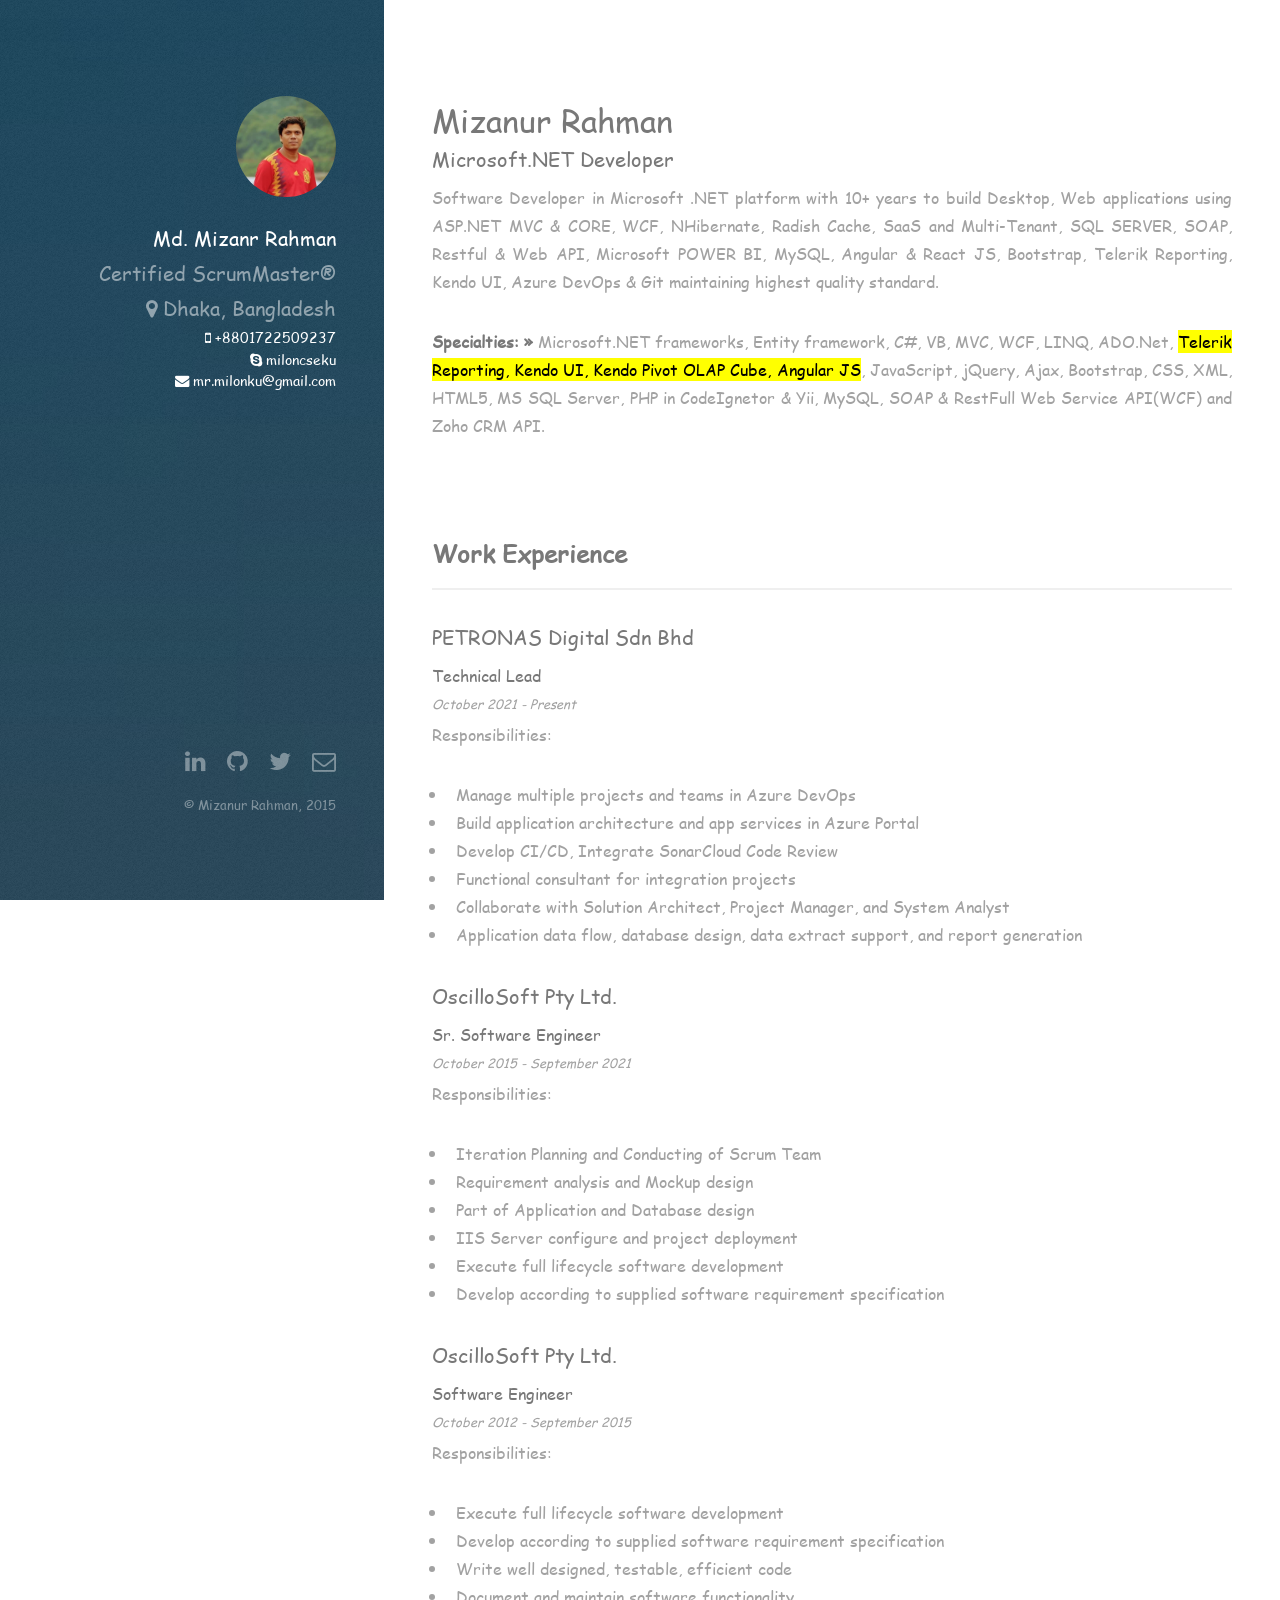
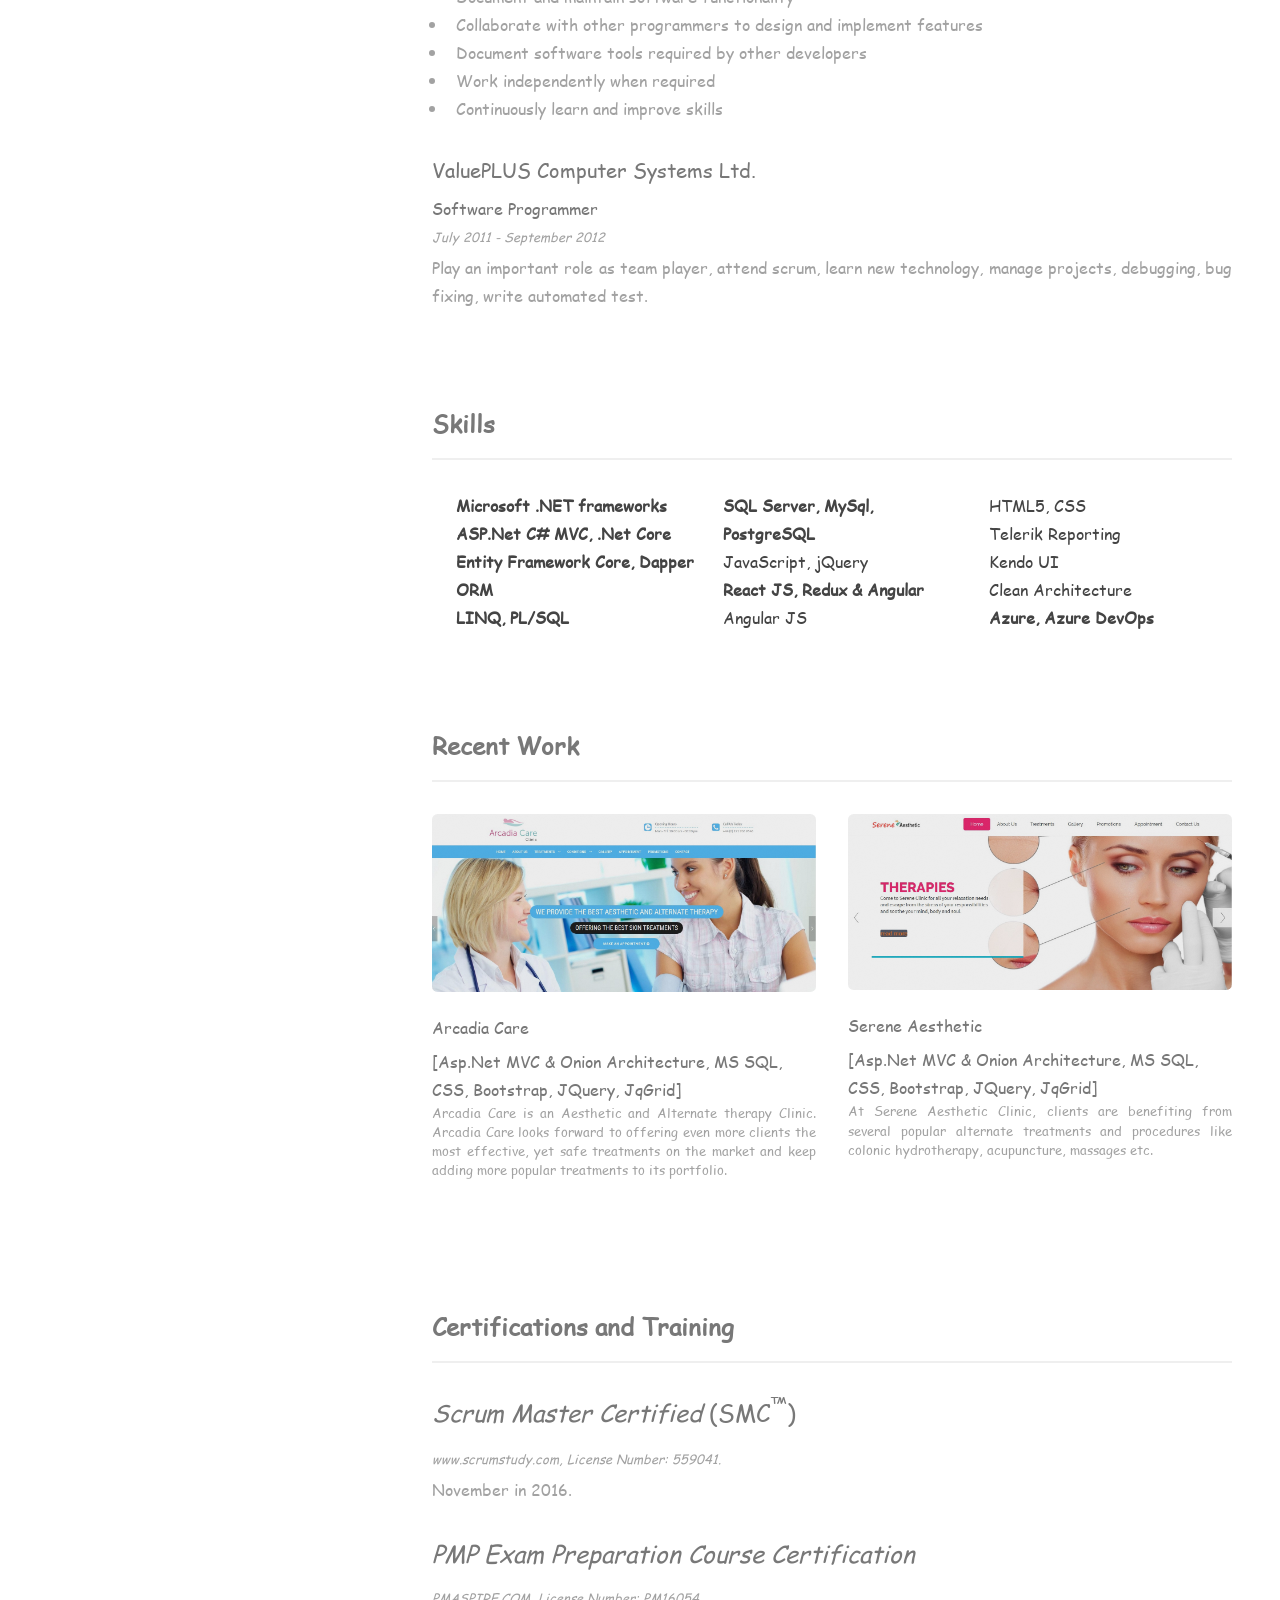
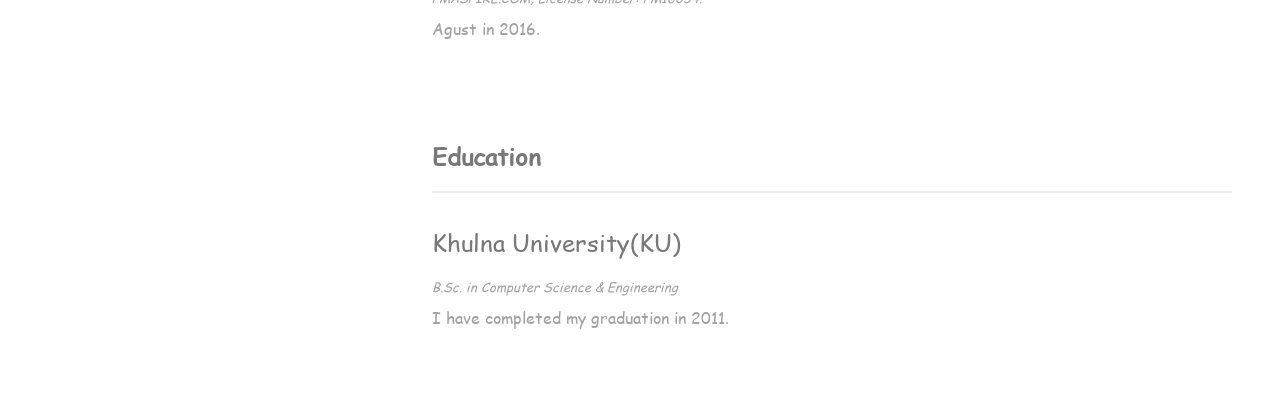
==== commit 0ea0658c: "updated skill section" ====
--- a/index.html
+++ b/index.html
@@ -120,20 +120,17 @@
 						<ul class="keySkills">
 							<li class="bold">Microsoft .NET frameworks</li>
 							<li class="bold">ASP.Net C# MVC, .Net Core</li>
-							<li>Entity Framework</li>
-							<li>C/C++</li>
-							<li>Java(J2ME)</li>
-							<li class="bold">LINQ</li>
-							<li class="bold">SQL Server</li>
-							<li>MySql</li>
-							<li>SQLite</li>
-							<li class="bold">Angular JS</li>
+							<li class="bold">Entity Framework Core, Dapper ORM</li>
+							<li class="bold">LINQ, PL/SQL</li>
+							<li class="bold">SQL Server, MySql, PostgreSQL</li>
 							<li>JavaScript, jQuery</li>
-							<li>React, Redux & Angular</li>
+							<li class="bold">React JS, Redux & Angular</li>
+							<li>Angular JS</li>
 							<li>HTML5, CSS</li>
-							<li class="bold">Telerik Reporting</li>
-							<li class="bold">Kendo UI</li>
-							<li class="bold">Zoho CRM API</li>
+							<li>Telerik Reporting</li>
+							<li>Kendo UI</li>
+							<li>Clean Architecture</li>
+							<li class="bold">Azure, Azure DevOps</li>
 						</ul>
 					</div>
 				    </section>
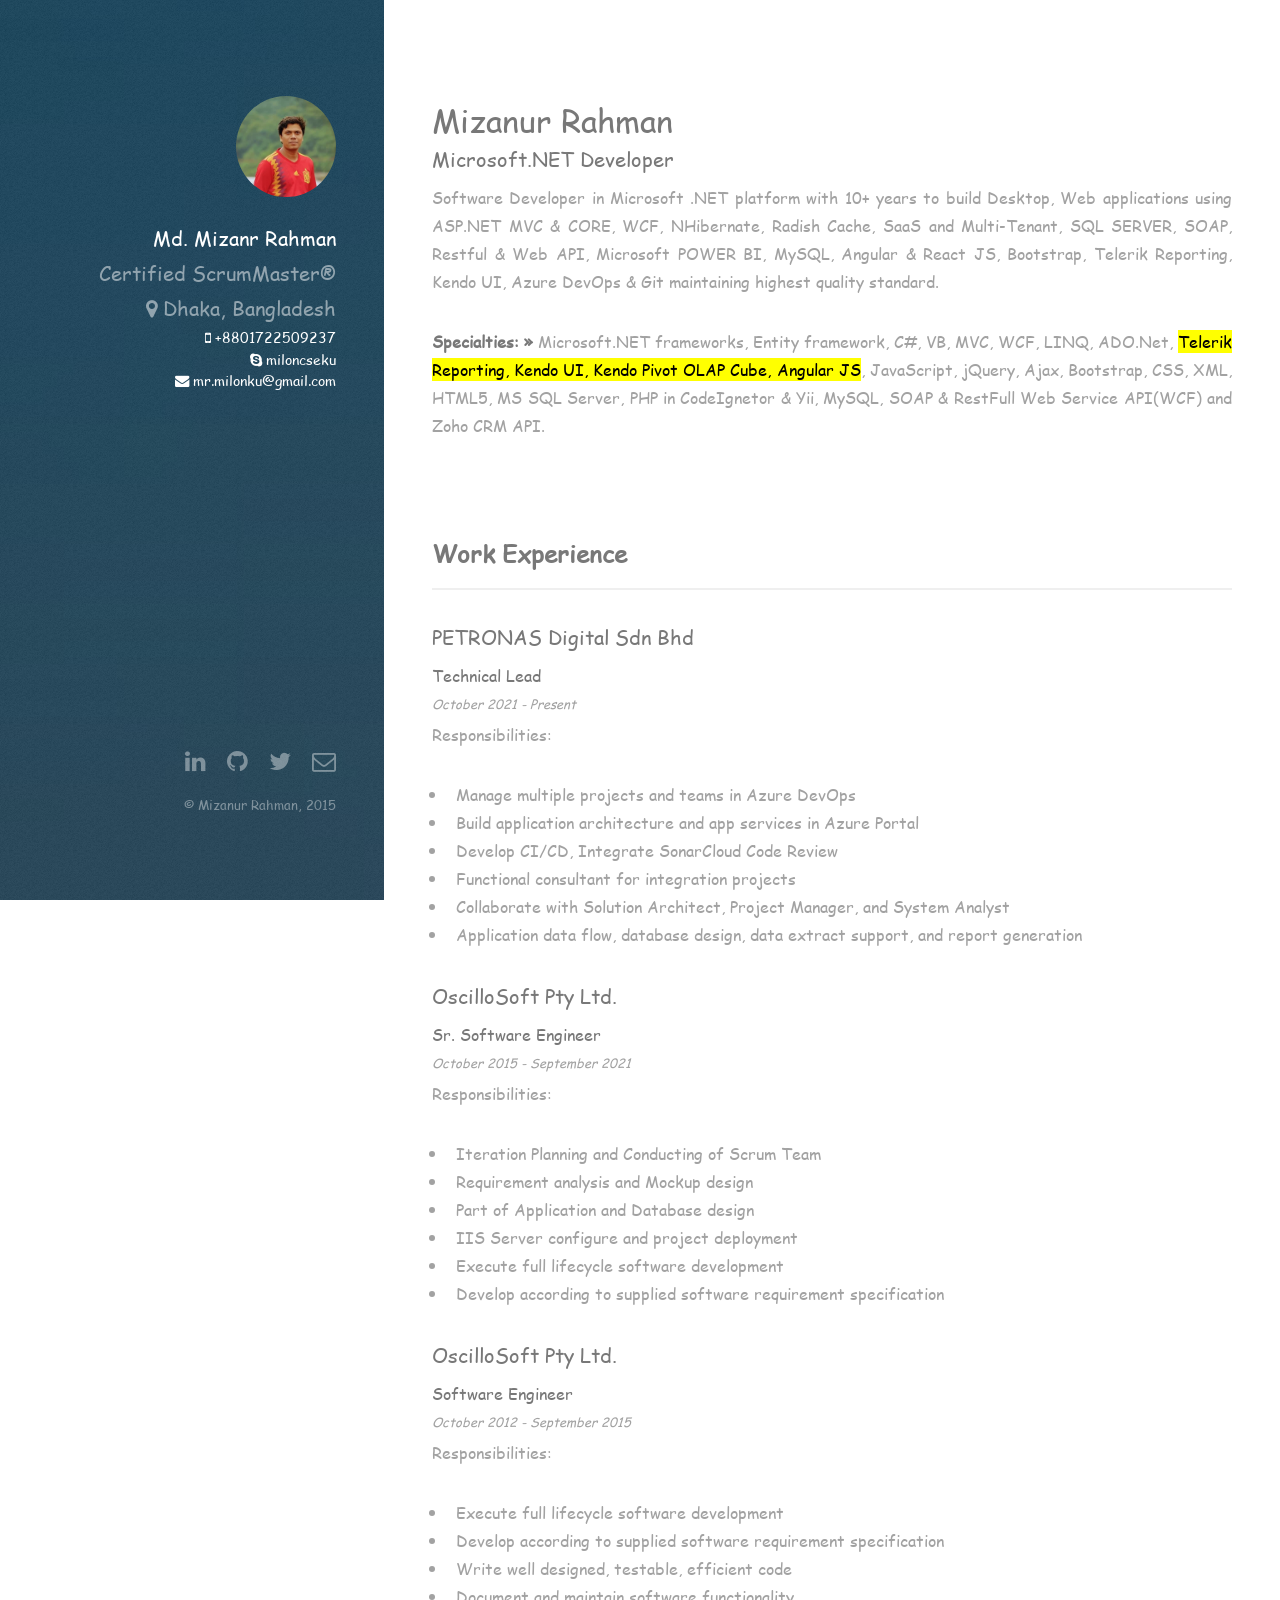
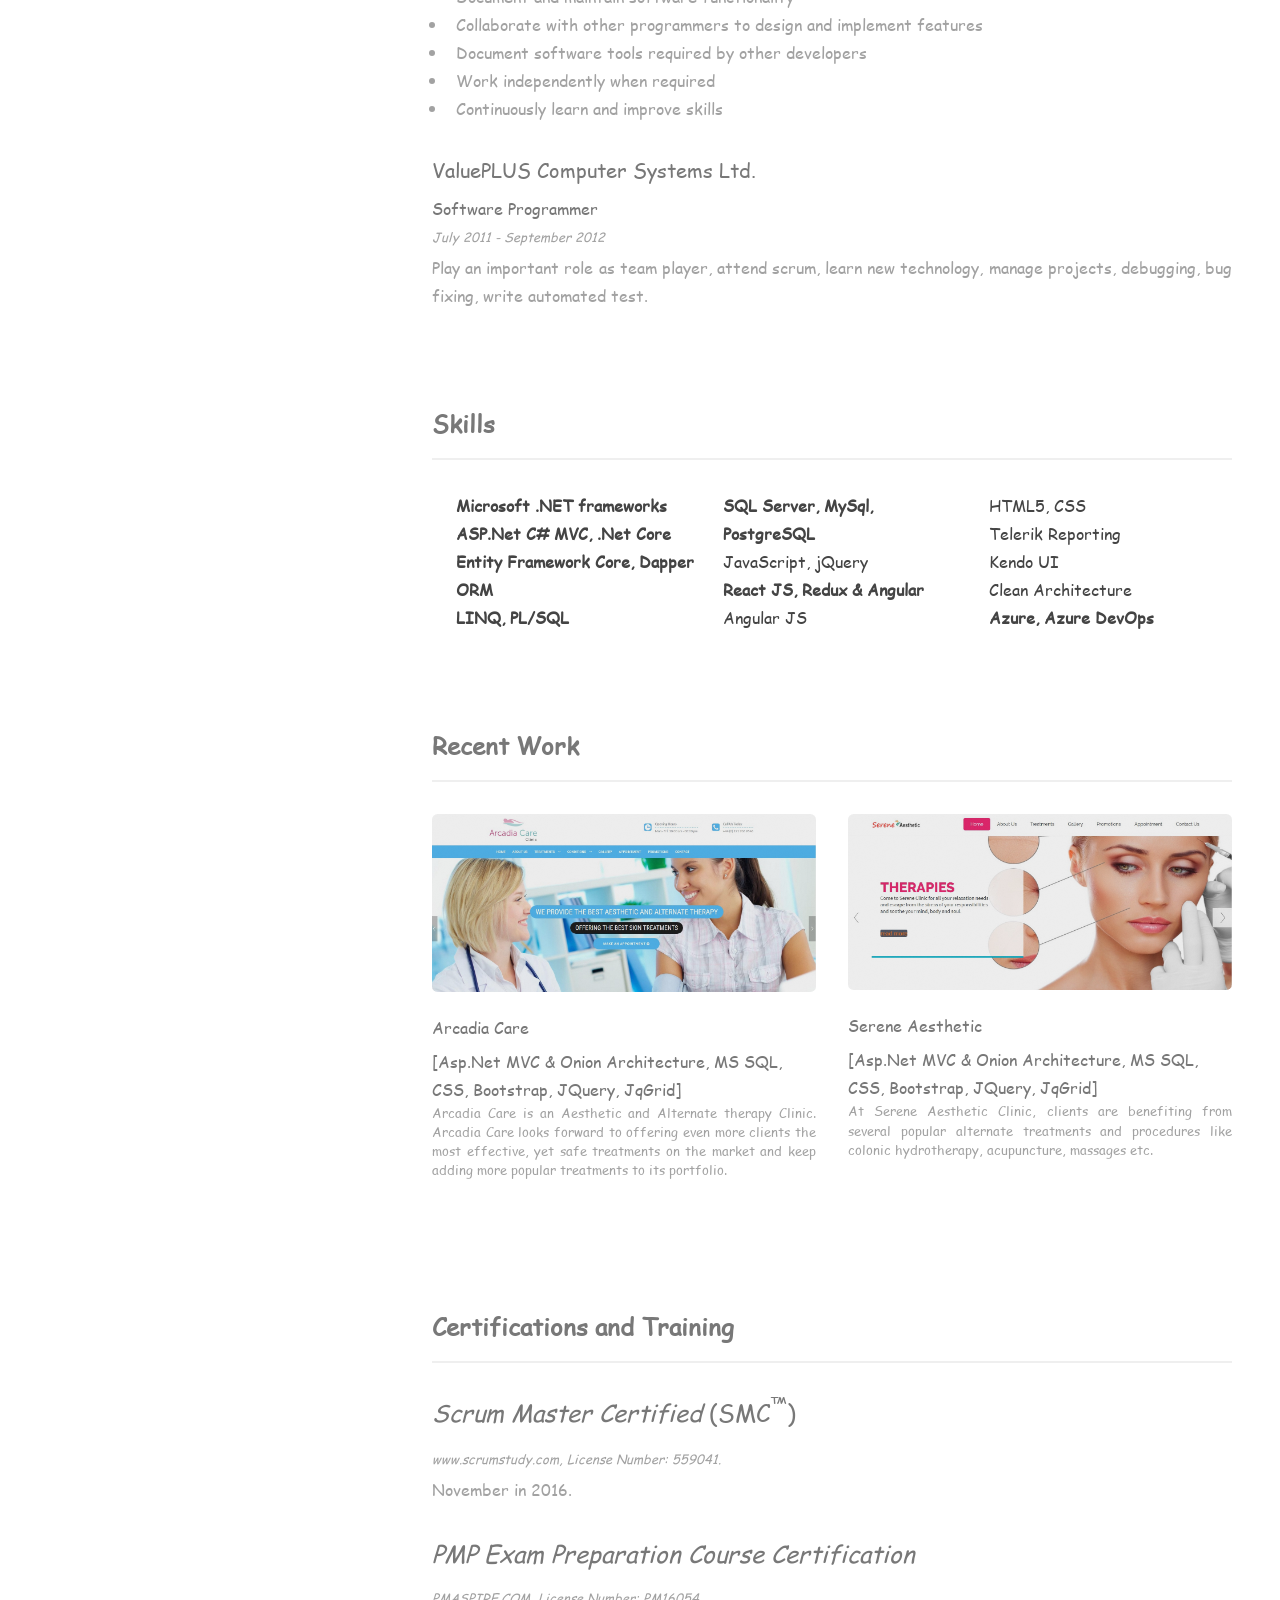
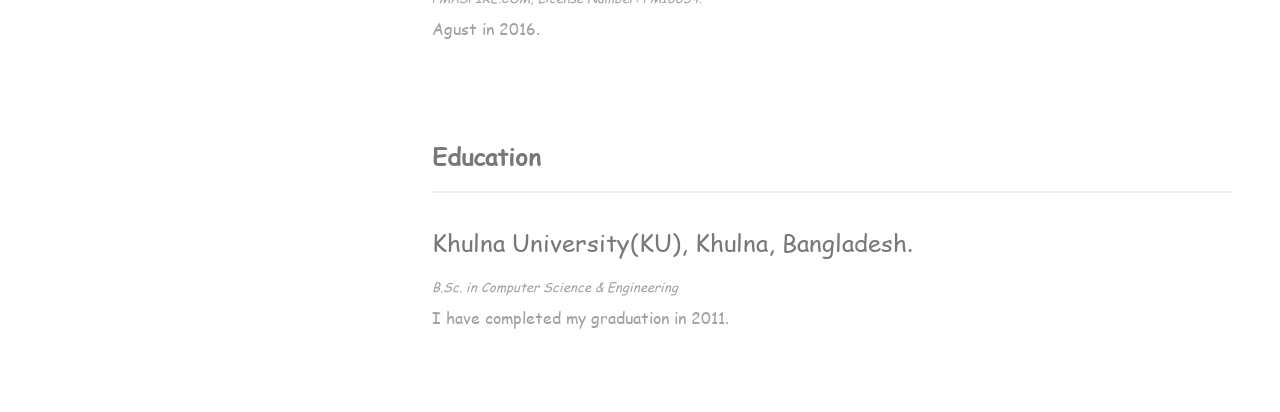
==== commit 7274c96b: "updated education section" ====
--- a/index.html
+++ b/index.html
@@ -178,7 +178,7 @@
 						<hr class="">						
 						<div class="sectionContent">							
 							<article>
-								<h2>Khulna University(KU) </h2>
+								<h2>Khulna University(KU), Khulna, Bangladesh.</h2>
 								<p class="subDetails">B.Sc. in Computer Science & Engineering</p>
 								<p>I have completed my graduation in 2011. </p>
 							</article>
--- a/css/style.css
+++ b/css/style.css
@@ -1049,7 +1049,7 @@
 	#main {
 		margin-left: 35%;
 		max-width: 54em;
-		padding: 8em 4em 4em 4em;
+		padding: 2em 4em 4em 4em;
 		width: calc(100% - 35%);
 	}
 
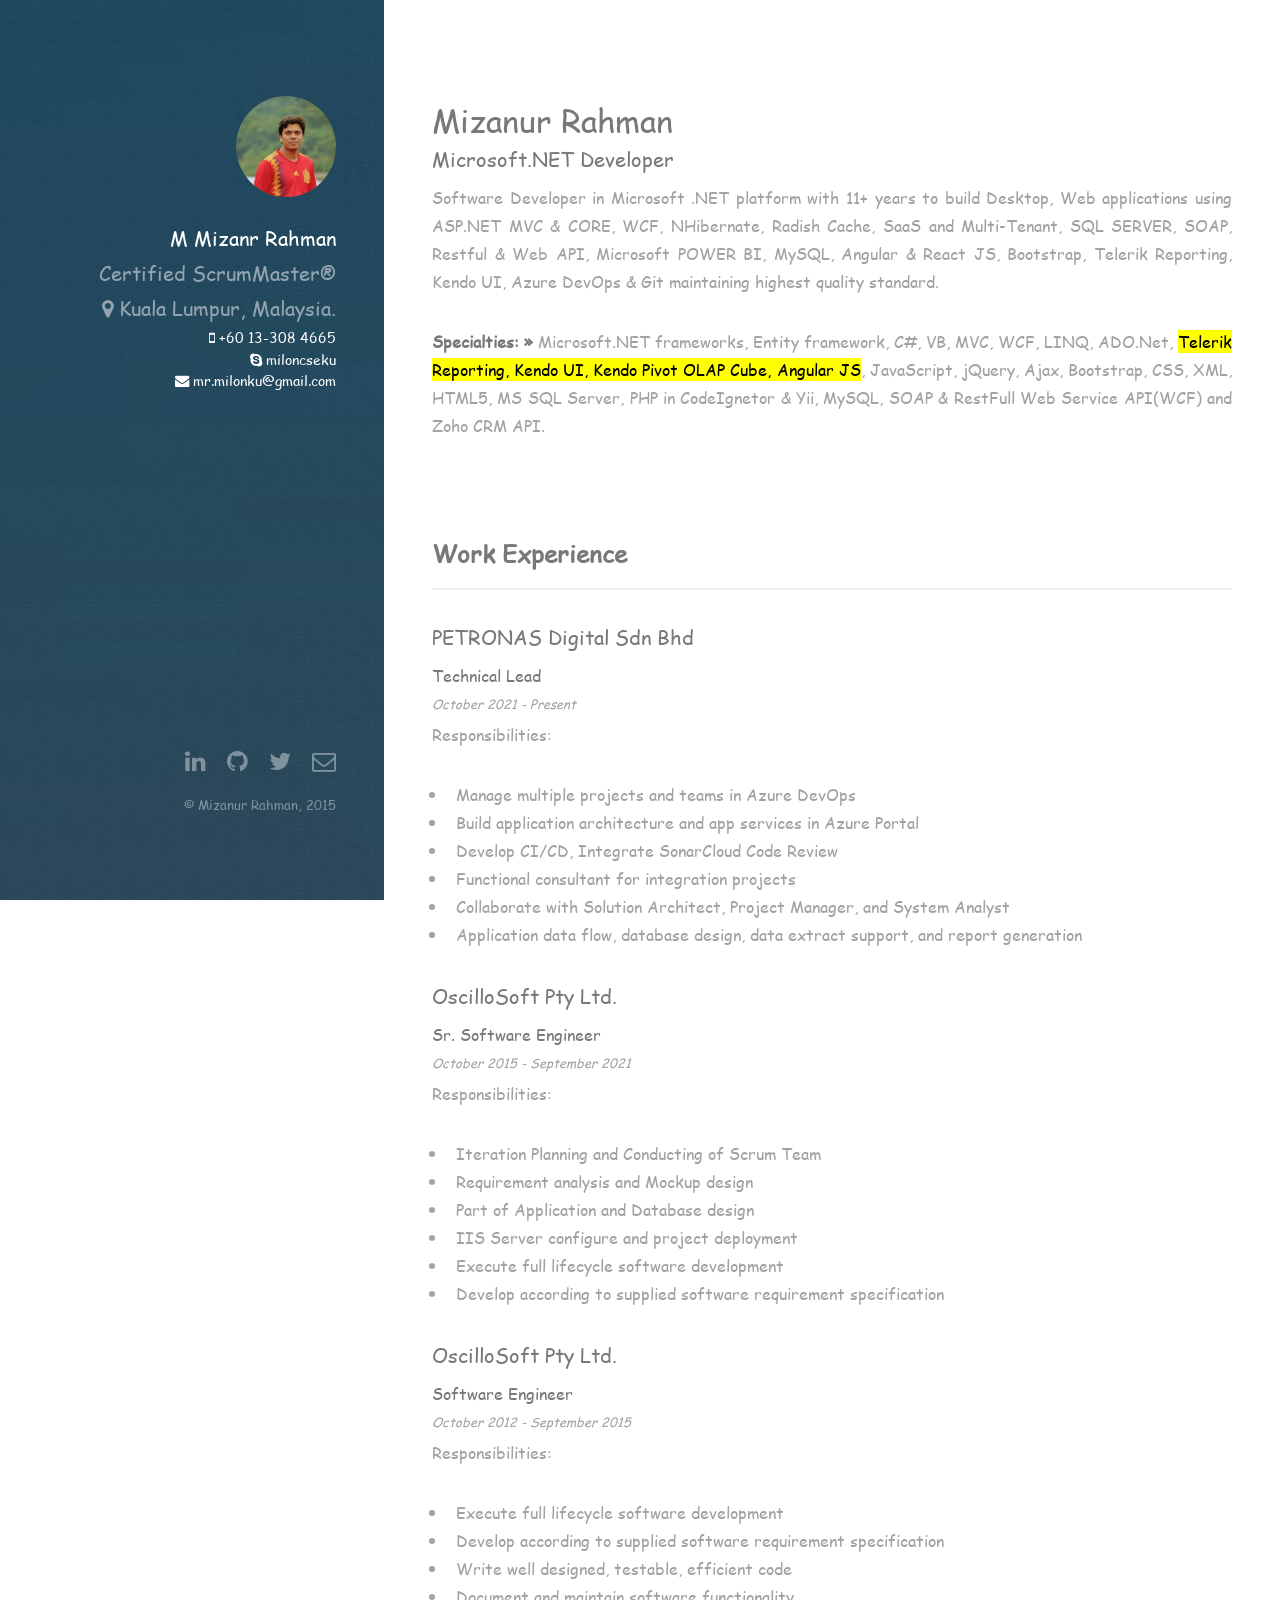
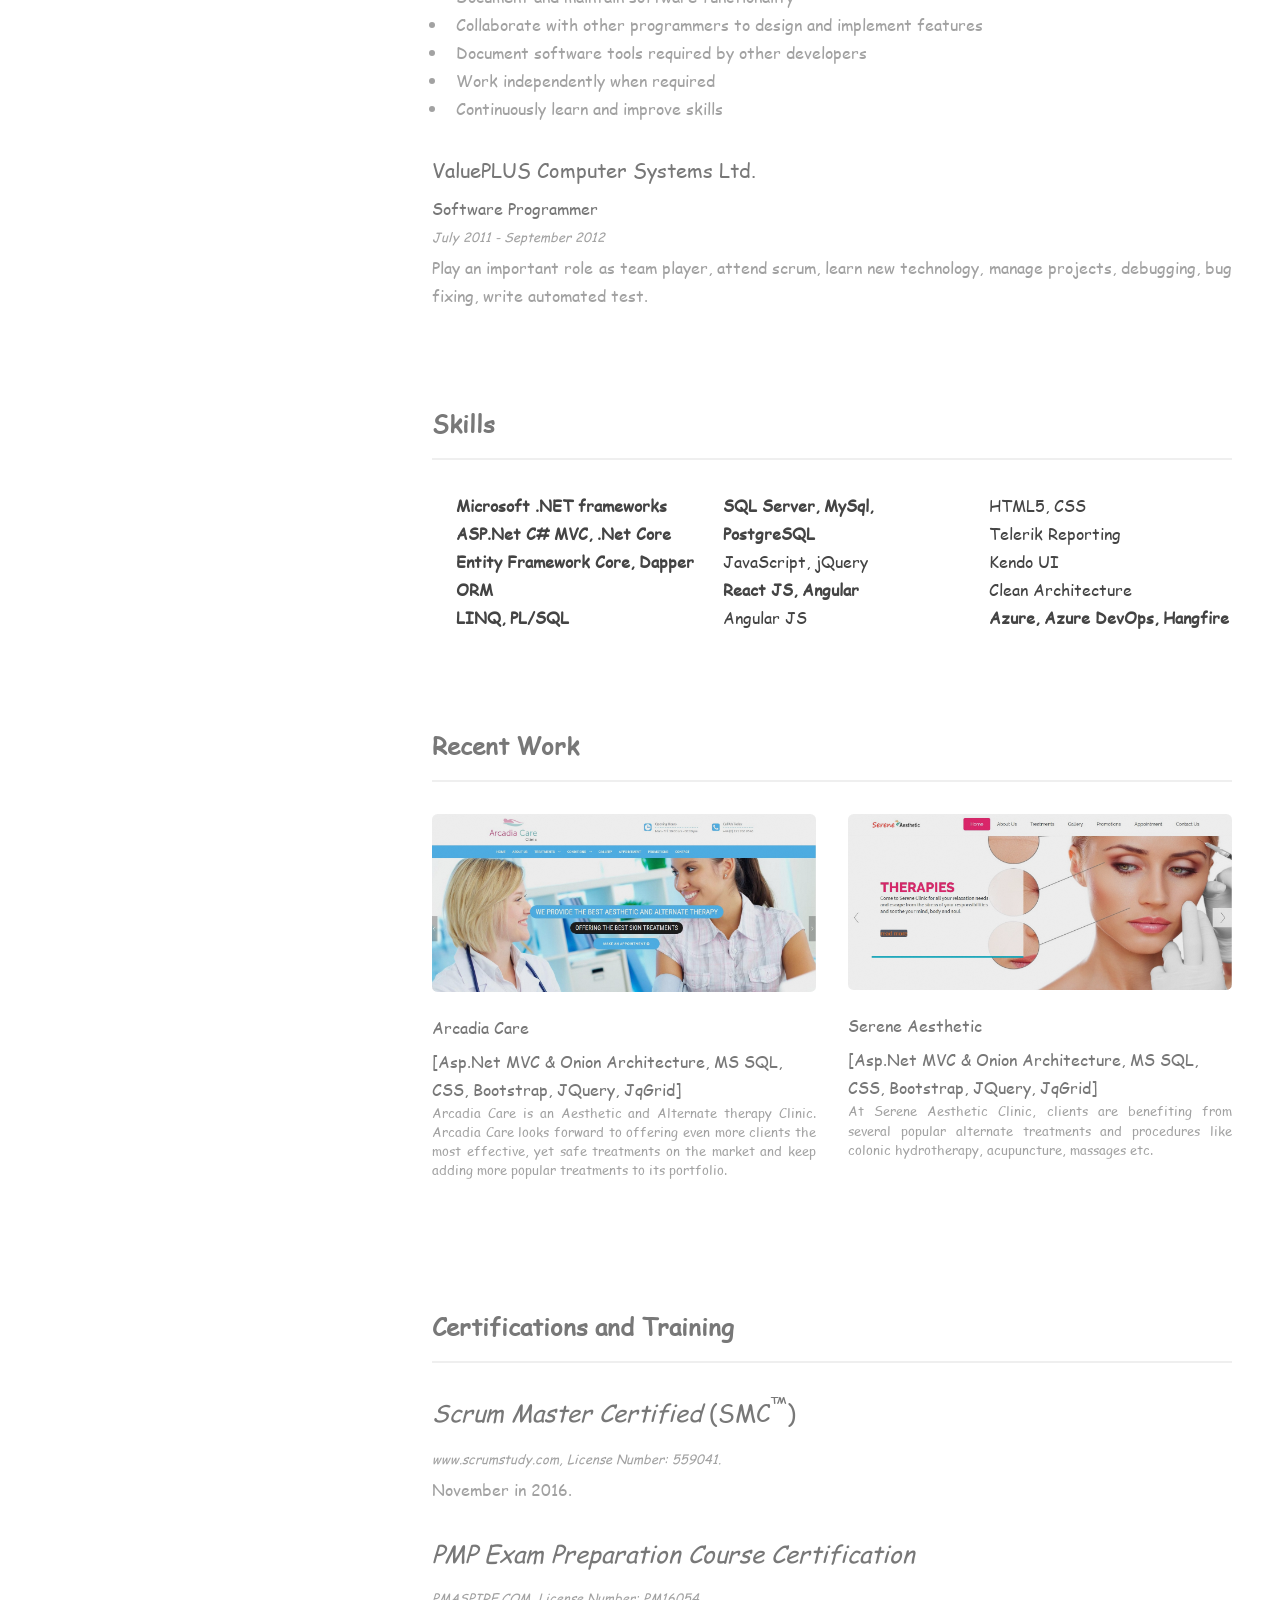
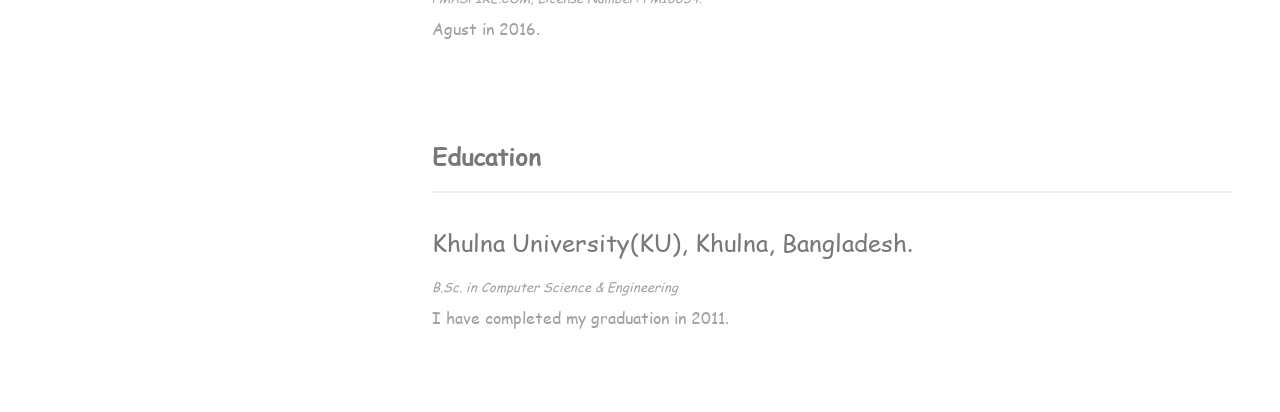
==== commit 7bc4b144: "Update index.html updated" ====
--- a/index.html
+++ b/index.html
@@ -6,7 +6,7 @@
 -->
 <html>
 	<head>
-		<title>.::Mizanur Rahman SMC™ ::.</title>
+		<title>.::M Mizanur Rahman ::.</title>
 		<meta http-equiv="content-type" content="text/html; charset=utf-8" />
 		<meta name="description" content="" />
 		<meta name="keywords" content="" />
@@ -28,12 +28,12 @@
 			<header id="header">
 				<a href="#" class="image avatar"><img src="images/avatar_new.jpg" alt="" /></a>
 				<h1>
-				   <div><strong>Md. Mizanr Rahman</strong></div>
+				   <div><strong>M Mizanr Rahman</strong></div>
 				   <div>Certified ScrumMaster®</div>
-				   <div><i class="icon fa-map-marker"> </i> Dhaka, Bangladesh</div>
+				   <div><i class="icon fa-map-marker"> </i> Kuala Lumpur, Malaysia.</div>
 			    	</h1>
 				<h5>
-					<div><i class="fa fa-mobile"></i> +8801722509237</div>
+					<div><i class="fa fa-mobile"></i> +60 13-308 4665</div>
 					<div><i class="fa fa-skype"></i> miloncseku</div>
 					<div><i class="fa fa-envelope"></i> mr.milonku@gmail.com</div>
 				</h5>
@@ -48,7 +48,7 @@
 							<h1 style="margin-bottom:0;">Mizanur Rahman</h1>
 							<h3>Microsoft.NET Developer</h3>
 						</header>
-						<p style="text-align:justify">Software Developer in Microsoft .NET platform with 10+ years to build Desktop, Web applications using ASP.NET MVC & CORE, WCF, NHibernate, Radish Cache, SaaS and Multi-Tenant, SQL SERVER, SOAP, Restful & Web API, Microsoft POWER BI, MySQL, Angular & React JS, Bootstrap, Telerik Reporting, Kendo UI, Azure DevOps & Git maintaining highest quality standard.</p>
+						<p style="text-align:justify">Software Developer in Microsoft .NET platform with 11+ years to build Desktop, Web applications using ASP.NET MVC & CORE, WCF, NHibernate, Radish Cache, SaaS and Multi-Tenant, SQL SERVER, SOAP, Restful & Web API, Microsoft POWER BI, MySQL, Angular & React JS, Bootstrap, Telerik Reporting, Kendo UI, Azure DevOps & Git maintaining highest quality standard.</p>
 						<p style="text-align:justify"><b class="bold">Specialties: »</b> Microsoft.NET frameworks, Entity framework, C#, VB, MVC, WCF, LINQ, ADO.Net, <mark>Telerik Reporting, Kendo UI, Kendo Pivot  OLAP Cube, Angular JS</mark>, JavaScript, jQuery, Ajax, Bootstrap, CSS, XML, HTML5, MS SQL Server, PHP in CodeIgnetor & Yii, MySQL, SOAP & RestFull Web Service API(WCF) and Zoho CRM API.</p>						
 					</section>
 
@@ -124,13 +124,13 @@
 							<li class="bold">LINQ, PL/SQL</li>
 							<li class="bold">SQL Server, MySql, PostgreSQL</li>
 							<li>JavaScript, jQuery</li>
-							<li class="bold">React JS, Redux & Angular</li>
+							<li class="bold">React JS, Angular</li>
 							<li>Angular JS</li>
 							<li>HTML5, CSS</li>
 							<li>Telerik Reporting</li>
 							<li>Kendo UI</li>
 							<li>Clean Architecture</li>
-							<li class="bold">Azure, Azure DevOps</li>
+							<li class="bold">Azure, Azure DevOps, Hangfire</li>
 						</ul>
 					</div>
 				    </section>
--- a/css/style.css
+++ b/css/style.css
@@ -954,7 +954,7 @@
 		position: fixed;
 		text-align: right;
 		top: 0;
-		width: 35%;
+		width: 25%;
 	}
 
 		#header strong, #header b {
@@ -1007,7 +1007,7 @@
 		padding: 0 4em 2em 0;
 		position: fixed;
 		text-align: right;
-		width: 35%;
+		width: 25%;
 	}
 
 		#footer .icons {
@@ -1047,10 +1047,10 @@
 /* Main */
 
 	#main {
-		margin-left: 35%;
-		max-width: 54em;
+		margin-left: 25%;
+		max-width: 74em;
 		padding: 2em 4em 4em 4em;
-		width: calc(100% - 35%);
+		width: calc(100% - 25%);
 	}
 
 		#main > section {
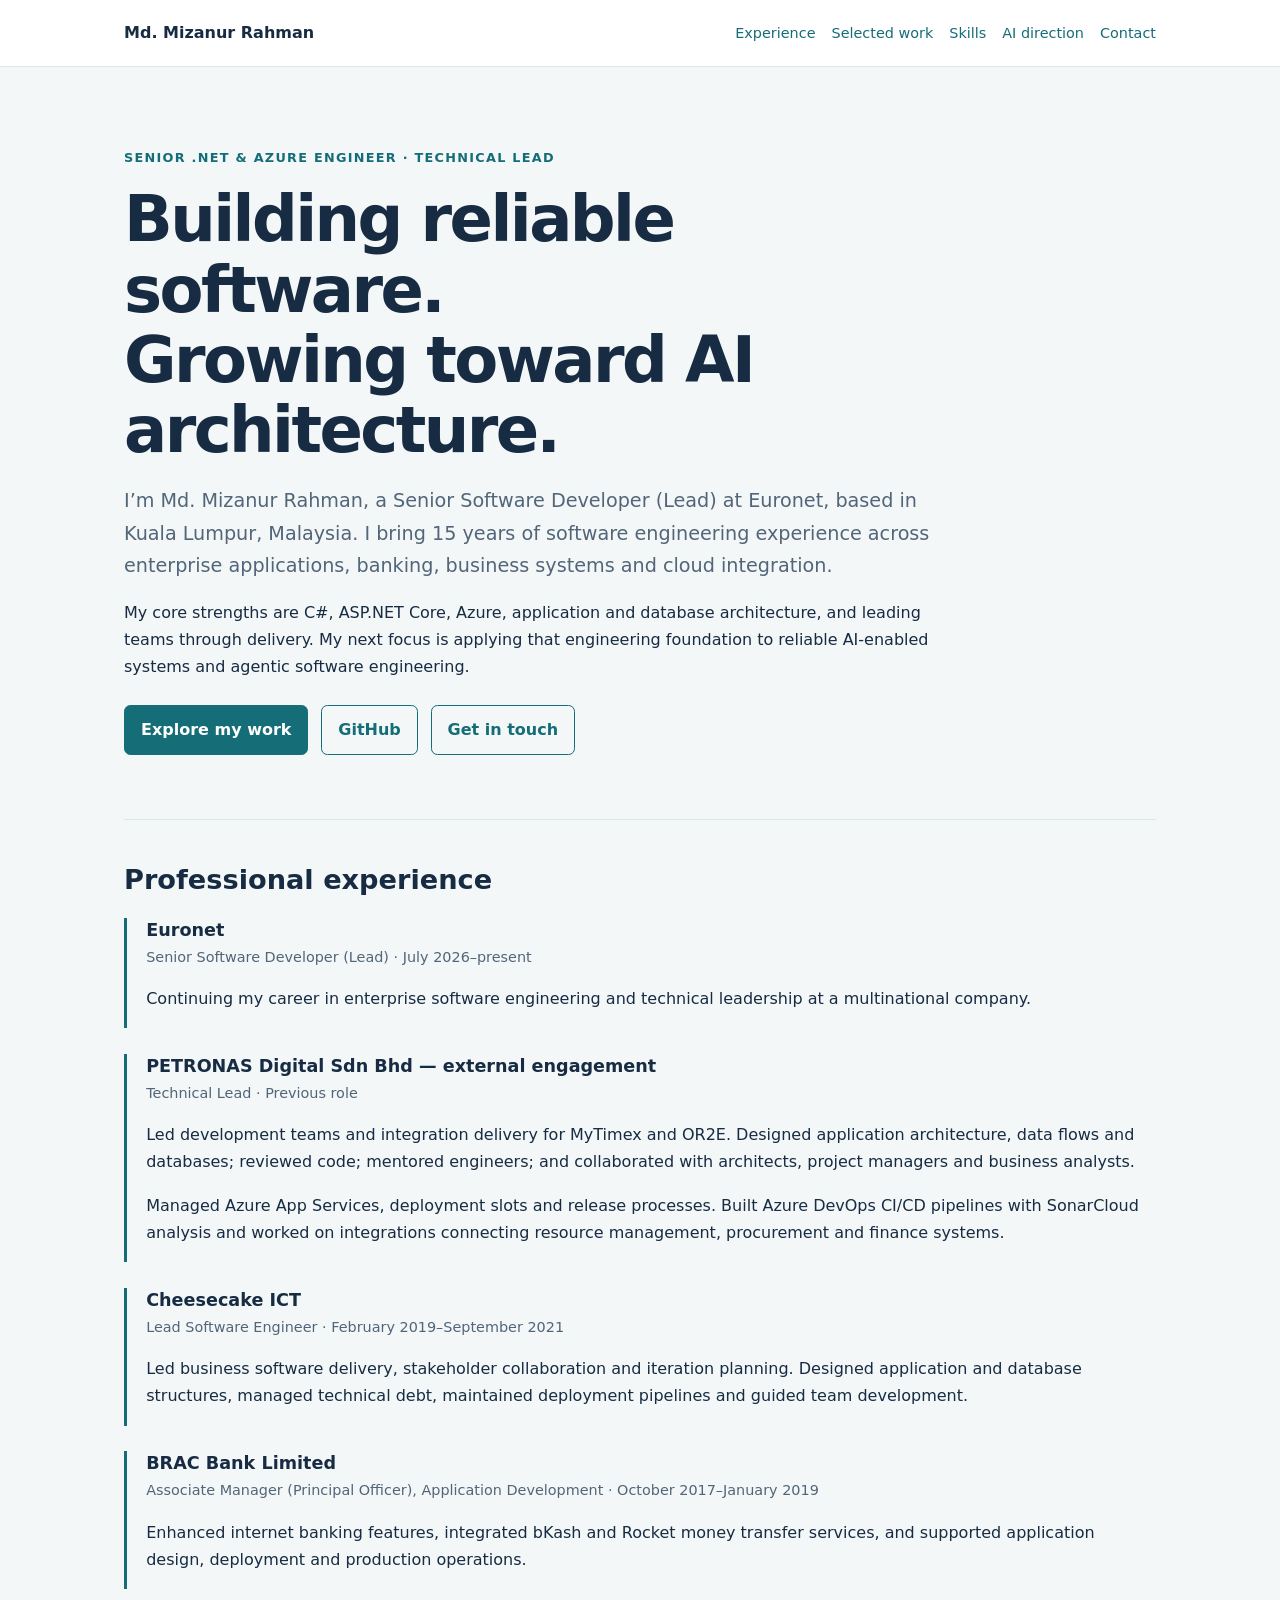
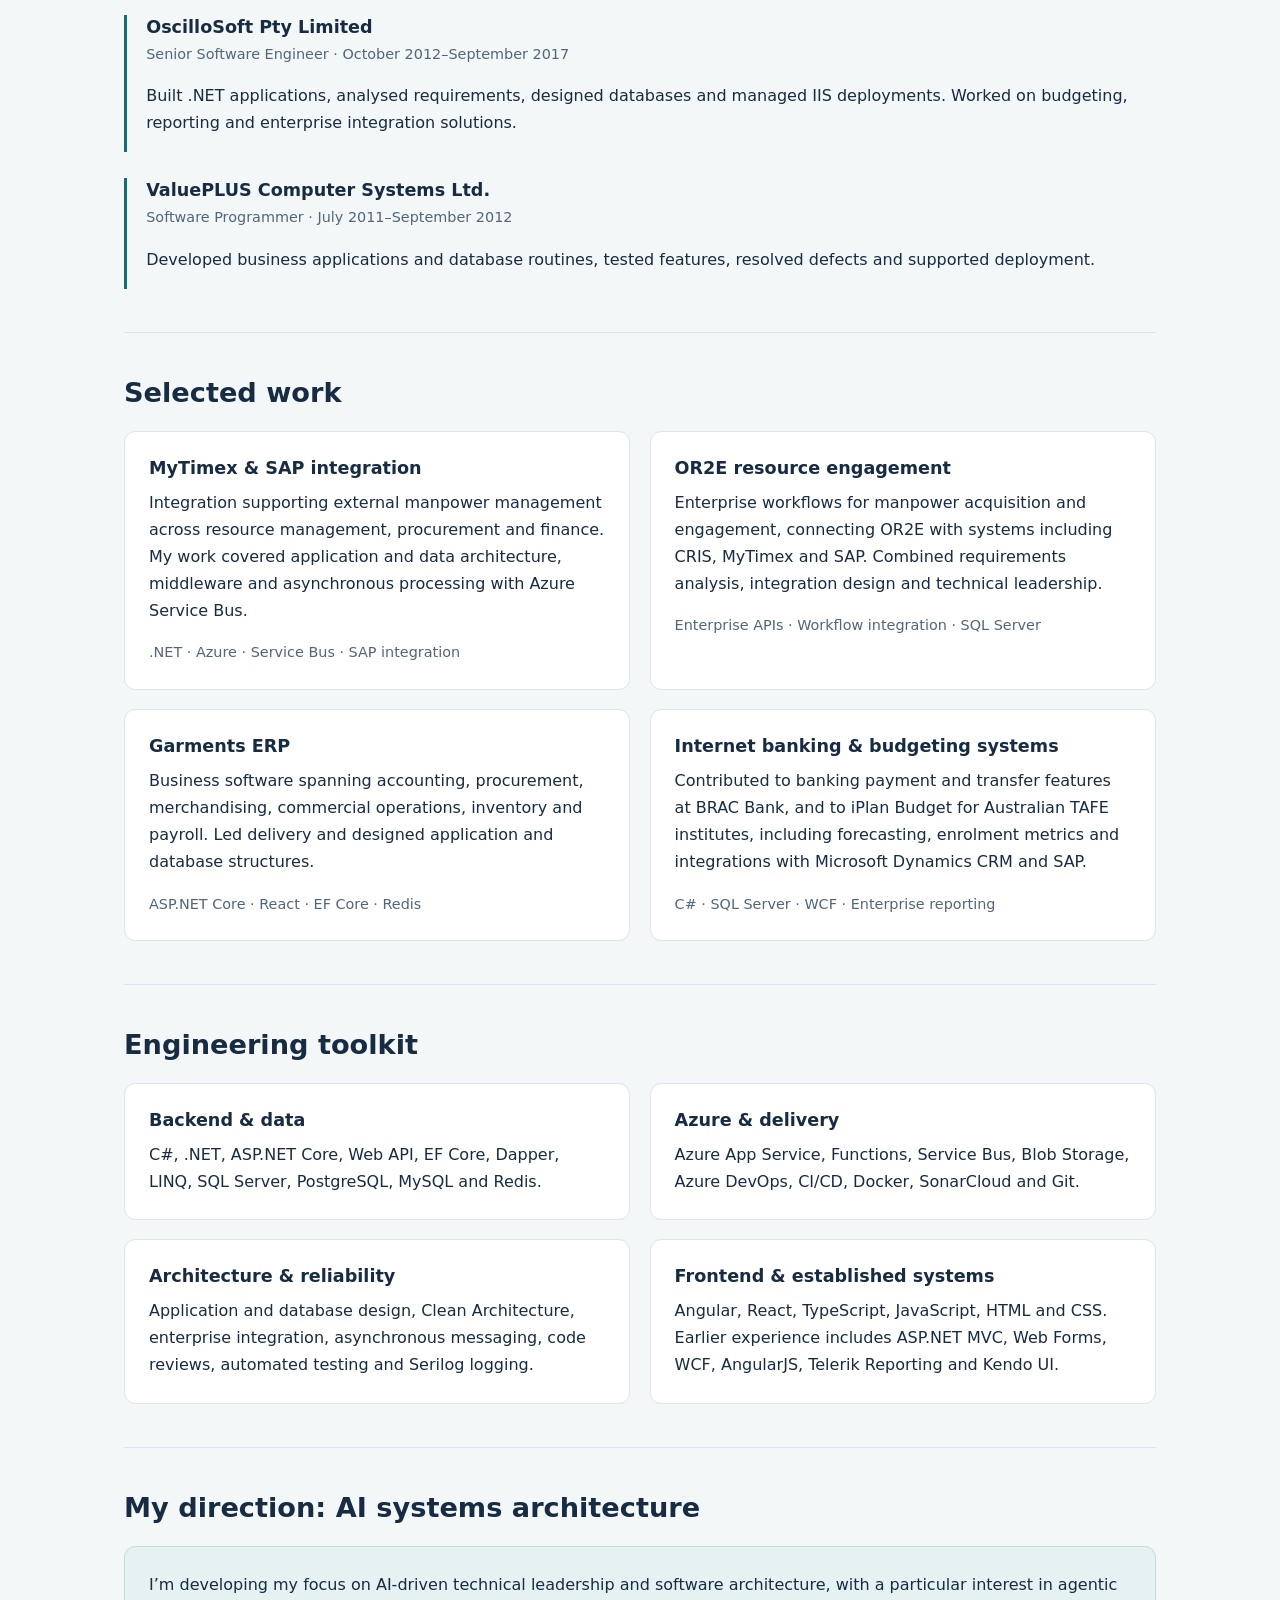
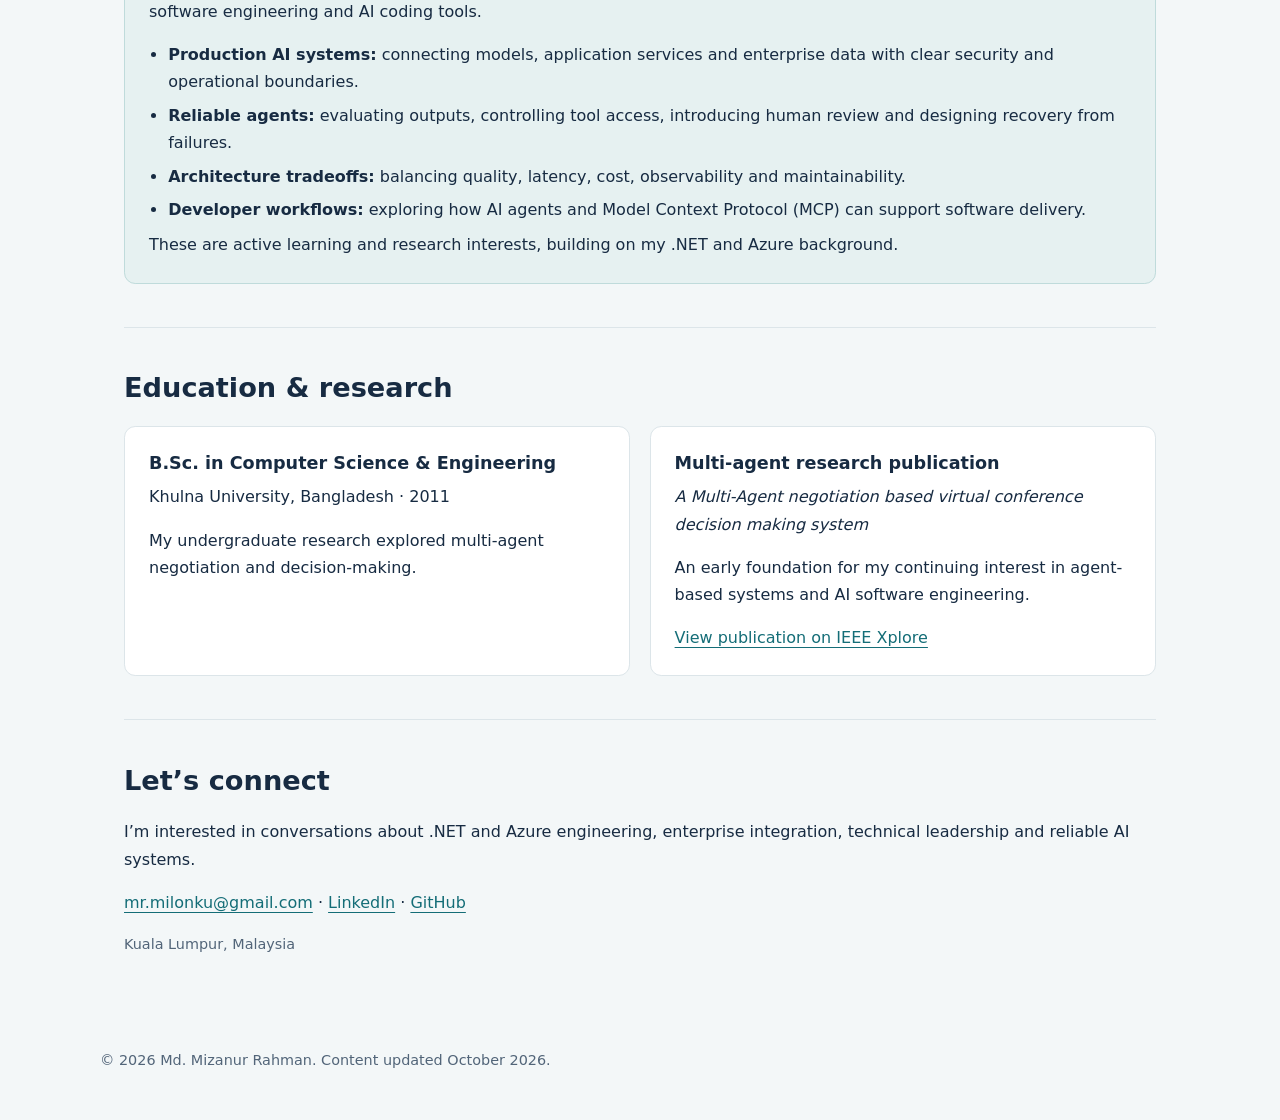
==== commit 6edae943: "Refresh portfolio for Euronet role and .NET, Azure and AI architecture direction" ====
--- a/index.html
+++ b/index.html
@@ -1,202 +1,106 @@
-<!DOCTYPE HTML>
-<!--
-	Strata by HTML5 UP
-	html5up.net | @n33co
-	Free for personal and commercial use under the CCA 3.0 license (html5up.net/license)
--->
-<html>
-	<head>
-		<title>.::M Mizanur Rahman ::.</title>
-		<meta http-equiv="content-type" content="text/html; charset=utf-8" />
-		<meta name="description" content="" />
-		<meta name="keywords" content="" />
-		<!--[if lte IE 8]><script src="css/ie/html5shiv.js"></script><![endif]-->
-		<script src="js/jquery.min.js"></script>
-		<!--<script src="js/jquery.poptrox.min.js"></script>-->
-		<script src="js/skel.min.js"></script>
-		<script src="js/init.js"></script>
-		<noscript>
-			<link rel="stylesheet" href="css/skel.css" />
-			<link rel="stylesheet" href="css/style.css" />
-			<link rel="stylesheet" href="css/style-xlarge.css" />
-		</noscript>
-		<!--[if lte IE 8]><link rel="stylesheet" href="css/ie/v8.css" /><![endif]-->
-	</head>
-	<body id="top">
+<!doctype html>
+<html lang="en">
+<head>
+  <meta charset="utf-8">
+  <meta name="viewport" content="width=device-width, initial-scale=1">
+  <title>Md. Mizanur Rahman | Senior .NET &amp; Azure Engineer</title>
+  <meta name="description" content="Md. Mizanur Rahman — Senior Software Developer (Lead) at Euronet, based in Kuala Lumpur. 15 years of software engineering experience with .NET, Azure, enterprise integration and a developing focus on AI systems architecture.">
+  <style>
+    :root{color-scheme:light;--ink:#172b42;--muted:#526579;--accent:#146d77;--line:#dce5e9;--paper:#fff;--bg:#f3f7f8}
+    *{box-sizing:border-box}html{scroll-behavior:smooth;scroll-padding-top:5rem}body{margin:0;background:var(--bg);color:var(--ink);font:1rem/1.7 system-ui,-apple-system,BlinkMacSystemFont,"Segoe UI",sans-serif}
+    a{color:var(--accent);text-underline-offset:.22em}a:hover{text-decoration-thickness:2px}a:focus-visible{outline:3px solid var(--accent);outline-offset:5px}
+    .wrap{max-width:1080px;margin:auto;padding:0 1.5rem}.skip{position:absolute;left:1rem;top:-5rem;background:white;padding:.5rem;z-index:10}.skip:focus{top:1rem}
+    .site-header{background:var(--paper);border-bottom:1px solid var(--line)}.nav{display:flex;justify-content:space-between;align-items:center;gap:1rem;padding-block:1.2rem}.brand{font-weight:750;text-decoration:none;color:var(--ink)}nav{display:flex;flex-wrap:wrap;gap:1rem}nav a{font-size:.9rem;text-decoration:none}
+    .hero{padding:5rem 0 4rem;max-width:850px}.eyebrow{font-size:.8rem;letter-spacing:.1em;text-transform:uppercase;color:var(--accent);font-weight:750}h1{font-size:clamp(2.3rem,6vw,4rem);line-height:1.1;letter-spacing:-.04em;margin:.6rem 0 1.2rem}h2{font-size:1.7rem;line-height:1.25;margin:0 0 1.3rem}h3{font-size:1.1rem;line-height:1.4;margin:0 0 .5rem}p{margin:0 0 1rem}.lead{font-size:1.2rem;color:var(--muted)}.meta{color:var(--muted);font-size:.9rem}.actions{display:flex;flex-wrap:wrap;gap:.8rem;margin-top:1.5rem}.button{display:inline-block;padding:.65rem 1rem;border:1px solid var(--accent);border-radius:.4rem;text-decoration:none;font-weight:650}.button.primary{background:var(--accent);color:white}
+    section{padding:2.7rem 0;border-top:1px solid var(--line)}.grid{display:grid;grid-template-columns:repeat(2,minmax(0,1fr));gap:1.2rem}.card{background:var(--paper);border:1px solid var(--line);padding:1.5rem;border-radius:.7rem}.card p:last-child{margin-bottom:0}.timeline{display:grid;gap:1.6rem}.job{border-left:3px solid var(--accent);padding-left:1.2rem}.job h3{margin-bottom:.15rem}ul{padding-left:1.2rem;margin:.5rem 0}li{margin:.4rem 0}.focus{background:#e6f1f1;border-color:#bfdbdb}.footer{padding:2rem 0;color:var(--muted);font-size:.9rem}
+    @media(max-width:640px){.nav{align-items:flex-start;flex-direction:column}.hero{padding:3rem 0}.grid{grid-template-columns:1fr}.wrap{padding-inline:1.1rem}section{padding-block:2rem}}
+    @media(prefers-reduced-motion:reduce){html{scroll-behavior:auto}}
+  </style>
+</head>
+<body>
+  <a class="skip" href="#main">Skip to content</a>
+  <!-- 1. Identity and navigation -->
+  <header class="site-header">
+    <div class="wrap nav">
+      <a class="brand" href="#top">Md. Mizanur Rahman</a>
+      <nav aria-label="Main navigation">
+        <a href="#experience">Experience</a><a href="#work">Selected work</a><a href="#skills">Skills</a><a href="#ai">AI direction</a><a href="#contact">Contact</a>
+      </nav>
+    </div>
+  </header>
+  <main id="main" class="wrap">
+    <!-- 2. Profile -->
+    <div id="top" class="hero">
+      <p class="eyebrow">Senior .NET &amp; Azure Engineer · Technical Lead</p>
+      <h1>Building reliable software.<br>Growing toward AI architecture.</h1>
+      <p class="lead">I’m Md. Mizanur Rahman, a Senior Software Developer (Lead) at Euronet, based in Kuala Lumpur, Malaysia. I bring 15 years of software engineering experience across enterprise applications, banking, business systems and cloud integration.</p>
+      <p>My core strengths are C#, ASP.NET Core, Azure, application and database architecture, and leading teams through delivery. My next focus is applying that engineering foundation to reliable AI-enabled systems and agentic software engineering.</p>
+      <div class="actions"><a class="button primary" href="#work">Explore my work</a><a class="button" href="https://github.com/mmrmilon">GitHub</a><a class="button" href="mailto:mr.milonku@gmail.com">Get in touch</a></div>
+    </div>
+    <!-- 3. Professional experience -->
+    <section id="experience" aria-labelledby="experience-title">
+      <h2 id="experience-title">Professional experience</h2>
+      <div class="timeline">
+        <article class="job"><h3>Euronet</h3><p class="meta">Senior Software Developer (Lead) · July 2026–present</p><p>Continuing my career in enterprise software engineering and technical leadership at a multinational company.</p></article>
+        <article class="job"><h3>PETRONAS Digital Sdn Bhd — external engagement</h3><p class="meta">Technical Lead · Previous role</p><p>Led development teams and integration delivery for MyTimex and OR2E. Designed application architecture, data flows and databases; reviewed code; mentored engineers; and collaborated with architects, project managers and business analysts.</p><p>Managed Azure App Services, deployment slots and release processes. Built Azure DevOps CI/CD pipelines with SonarCloud analysis and worked on integrations connecting resource management, procurement and finance systems.</p></article>
+        <article class="job"><h3>Cheesecake ICT</h3><p class="meta">Lead Software Engineer · February 2019–September 2021</p><p>Led business software delivery, stakeholder collaboration and iteration planning. Designed application and database structures, managed technical debt, maintained deployment pipelines and guided team development.</p></article>
+        <article class="job"><h3>BRAC Bank Limited</h3><p class="meta">Associate Manager (Principal Officer), Application Development · October 2017–January 2019</p><p>Enhanced internet banking features, integrated bKash and Rocket money transfer services, and supported application design, deployment and production operations.</p></article>
+        <article class="job"><h3>OscilloSoft Pty Limited</h3><p class="meta">Senior Software Engineer · October 2012–September 2017</p><p>Built .NET applications, analysed requirements, designed databases and managed IIS deployments. Worked on budgeting, reporting and enterprise integration solutions.</p></article>
+        <article class="job"><h3>ValuePLUS Computer Systems Ltd.</h3><p class="meta">Software Programmer · July 2011–September 2012</p><p>Developed business applications and database routines, tested features, resolved defects and supported deployment.</p></article>
+      </div>
+    </section>
+    <!-- 4. Selected work -->
+    <section id="work" aria-labelledby="work-title">
+      <h2 id="work-title">Selected work</h2>
+      <div class="grid">
+        <article class="card"><h3>MyTimex &amp; SAP integration</h3><p>Integration supporting external manpower management across resource management, procurement and finance. My work covered application and data architecture, middleware and asynchronous processing with Azure Service Bus.</p><p class="meta">.NET · Azure · Service Bus · SAP integration</p></article>
+        <article class="card"><h3>OR2E resource engagement</h3><p>Enterprise workflows for manpower acquisition and engagement, connecting OR2E with systems including CRIS, MyTimex and SAP. Combined requirements analysis, integration design and technical leadership.</p><p class="meta">Enterprise APIs · Workflow integration · SQL Server</p></article>
+        <article class="card"><h3>Garments ERP</h3><p>Business software spanning accounting, procurement, merchandising, commercial operations, inventory and payroll. Led delivery and designed application and database structures.</p><p class="meta">ASP.NET Core · React · EF Core · Redis</p></article>
+        <article class="card"><h3>Internet banking &amp; budgeting systems</h3><p>Contributed to banking payment and transfer features at BRAC Bank, and to iPlan Budget for Australian TAFE institutes, including forecasting, enrolment metrics and integrations with Microsoft Dynamics CRM and SAP.</p><p class="meta">C# · SQL Server · WCF · Enterprise reporting</p></article>
+      </div>
+    </section>
+    <!-- 5. Engineering skills -->
+    <section id="skills" aria-labelledby="skills-title">
+      <h2 id="skills-title">Engineering toolkit</h2>
+      <div class="grid">
+        <article class="card"><h3>Backend &amp; data</h3><p>C#, .NET, ASP.NET Core, Web API, EF Core, Dapper, LINQ, SQL Server, PostgreSQL, MySQL and Redis.</p></article>
+        <article class="card"><h3>Azure &amp; delivery</h3><p>Azure App Service, Functions, Service Bus, Blob Storage, Azure DevOps, CI/CD, Docker, SonarCloud and Git.</p></article>
+        <article class="card"><h3>Architecture &amp; reliability</h3><p>Application and database design, Clean Architecture, enterprise integration, asynchronous messaging, code reviews, automated testing and Serilog logging.</p></article>
+        <article class="card"><h3>Frontend &amp; established systems</h3><p>Angular, React, TypeScript, JavaScript, HTML and CSS. Earlier experience includes ASP.NET MVC, Web Forms, WCF, AngularJS, Telerik Reporting and Kendo UI.</p></article>
+      </div>
+    </section>
+    <!-- 6. AI architecture direction -->
+    <section id="ai" aria-labelledby="ai-title">
+      <h2 id="ai-title">My direction: AI systems architecture</h2>
+      <div class="card focus">
+        <p>I’m developing my focus on AI-driven technical leadership and software architecture, with a particular interest in agentic software engineering and AI coding tools.</p>
+        <ul>
+          <li><strong>Production AI systems:</strong> connecting models, application services and enterprise data with clear security and operational boundaries.</li>
+          <li><strong>Reliable agents:</strong> evaluating outputs, controlling tool access, introducing human review and designing recovery from failures.</li>
+          <li><strong>Architecture tradeoffs:</strong> balancing quality, latency, cost, observability and maintainability.</li>
+          <li><strong>Developer workflows:</strong> exploring how AI agents and Model Context Protocol (MCP) can support software delivery.</li>
+        </ul>
+        <p>These are active learning and research interests, building on my .NET and Azure background.</p>
+      </div>
+    </section>
+    <!-- 7. Education and research -->
+    <section id="education" aria-labelledby="education-title">
+      <h2 id="education-title">Education &amp; research</h2>
+      <div class="grid">
+        <article class="card"><h3>B.Sc. in Computer Science &amp; Engineering</h3><p>Khulna University, Bangladesh · 2011</p><p>My undergraduate research explored multi-agent negotiation and decision-making.</p></article>
+        <article class="card"><h3>Multi-agent research publication</h3><p><cite>A Multi-Agent negotiation based virtual conference decision making system</cite></p><p>An early foundation for my continuing interest in agent-based systems and AI software engineering.</p><a href="https://ieeexplore.ieee.org/document/6164829">View publication on IEEE Xplore</a></article>
+      </div>
+    </section>
+    <!-- 8. Contact -->
+    <section id="contact" aria-labelledby="contact-title">
+      <h2 id="contact-title">Let’s connect</h2>
+      <p>I’m interested in conversations about .NET and Azure engineering, enterprise integration, technical leadership and reliable AI systems.</p>
+      <p><a href="mailto:mr.milonku@gmail.com">mr.milonku@gmail.com</a> · <a href="https://www.linkedin.com/in/mizanurrahmanmilon/">LinkedIn</a> · <a href="https://github.com/mmrmilon">GitHub</a></p>
+      <p class="meta">Kuala Lumpur, Malaysia</p>
+    </section>
+  </main>
+  <!-- 9. Footer -->
+  <footer class="wrap footer"><p>&copy; 2026 Md. Mizanur Rahman. Content updated October 2026.</p></footer>
+</body>
+</html>
 
-		<!-- Header -->
-			<header id="header">
-				<a href="#" class="image avatar"><img src="images/avatar_new.jpg" alt="" /></a>
-				<h1>
-				   <div><strong>M Mizanr Rahman</strong></div>
-				   <div>Certified ScrumMaster®</div>
-				   <div><i class="icon fa-map-marker"> </i> Kuala Lumpur, Malaysia.</div>
-			    	</h1>
-				<h5>
-					<div><i class="fa fa-mobile"></i> +60 13-308 4665</div>
-					<div><i class="fa fa-skype"></i> miloncseku</div>
-					<div><i class="fa fa-envelope"></i> mr.milonku@gmail.com</div>
-				</h5>
-			</header>
-
-		<!-- Main -->
-			<div id="main">
-
-				<!-- One -->
-					<section id="one">
-						<header class="major">
-							<h1 style="margin-bottom:0;">Mizanur Rahman</h1>
-							<h3>Microsoft.NET Developer</h3>
-						</header>
-						<p style="text-align:justify">Software Developer in Microsoft .NET platform with 11+ years to build Desktop, Web applications using ASP.NET MVC & CORE, WCF, NHibernate, Radish Cache, SaaS and Multi-Tenant, SQL SERVER, SOAP, Restful & Web API, Microsoft POWER BI, MySQL, Angular & React JS, Bootstrap, Telerik Reporting, Kendo UI, Azure DevOps & Git maintaining highest quality standard.</p>
-						<p style="text-align:justify"><b class="bold">Specialties: »</b> Microsoft.NET frameworks, Entity framework, C#, VB, MVC, WCF, LINQ, ADO.Net, <mark>Telerik Reporting, Kendo UI, Kendo Pivot  OLAP Cube, Angular JS</mark>, JavaScript, jQuery, Ajax, Bootstrap, CSS, XML, HTML5, MS SQL Server, PHP in CodeIgnetor & Yii, MySQL, SOAP & RestFull Web Service API(WCF) and Zoho CRM API.</p>						
-					</section>
-
-					<section id="five">
-						<h2 class="bold">Work Experience</h2>
-						<hr class="">
-						<div class="sectionContent">
-							<article>
-								<h3>PETRONAS Digital Sdn Bhd</h3>
-								<b>Technical Lead</b>
-								<p class="subDetails">October 2021 - Present</p>
-								<p style="text-align:justify">Responsibilities:</p>
-								<ul class="a">
-								  <li>Manage multiple projects and teams in Azure DevOps</li>
-								  <li>Build application architecture and app services in Azure Portal</li>
-								  <li>Develop CI/CD, Integrate SonarCloud Code Review</li>
-								  <li>Functional consultant for integration projects</li>
-								  <li>Collaborate with Solution Architect, Project Manager, and System Analyst</li>
-								  <li>Application data flow, database design, data extract support, and report generation</li>
-								</ul>
-							</article>
-							<article>
-								<h3>OscilloSoft Pty Ltd.</h3>
-								<b>Sr. Software Engineer</b>
-								<p class="subDetails">October 2015 - September 2021</p>
-								<p style="text-align:justify">Responsibilities:</p>
-								<ul class="a">
-								  <li>Iteration Planning and Conducting of Scrum Team</li>
-								  <li>Requirement analysis and Mockup design</li>
-								  <li>Part of Application and Database design</li>
-								  <li>IIS Server configure and project deployment</li>
-								  <li>Execute full lifecycle software development</li>
-								  <li>Develop according to supplied software requirement specification</li>
-								</ul>
-							</article>
-							
-							<article>
-								<h3>OscilloSoft Pty Ltd.</h3>
-								<b>Software Engineer</b>
-								<p class="subDetails">October 2012 - September 2015</p>
-								<p style="text-align:justify">Responsibilities:</p>
-								<ul class="a">
-								  <li>Execute full lifecycle software development</li>
-								  <li>Develop according to supplied software requirement specification</li>
-								  <li>Write well designed, testable, efficient code</li>
-								  <li>Document and maintain software functionality</li>
-								  <li>Collaborate with other programmers to design and implement features</li>
-								  <li>Document software tools required by other developers</li>
-								  <li>Work independently when required</li>
-								  <li>Continuously learn and improve skills</li>
-								</ul>
-							</article>
-							
-							<article>
-								<h3>ValuePLUS Computer Systems Ltd.</h3>
-								<b>Software Programmer</b>
-								<p class="subDetails">July 2011 - September 2012 </p>
-								<p style="text-align:justify">Play an important role as team player, attend scrum, learn new technology, manage projects, debugging, bug fixing, write automated test.</p>
-							</article>
-						</div>
-						<div class="clear"></div>
-					</section>
-
-                <!-- Three -->
-					<section id="three">
-						<h2 class="bold">Skills</h2>
-						<hr class="">
-						<div class="sectionContent">
-						<ul class="keySkills">
-							<li class="bold">Microsoft .NET frameworks</li>
-							<li class="bold">ASP.Net C# MVC, .Net Core</li>
-							<li class="bold">Entity Framework Core, Dapper ORM</li>
-							<li class="bold">LINQ, PL/SQL</li>
-							<li class="bold">SQL Server, MySql, PostgreSQL</li>
-							<li>JavaScript, jQuery</li>
-							<li class="bold">React JS, Angular</li>
-							<li>Angular JS</li>
-							<li>HTML5, CSS</li>
-							<li>Telerik Reporting</li>
-							<li>Kendo UI</li>
-							<li>Clean Architecture</li>
-							<li class="bold">Azure, Azure DevOps, Hangfire</li>
-						</ul>
-					</div>
-				    </section>
-				<!-- Two -->
-					<section id="two">
-						<h2 class="bold">Recent Work</h2>
-						<hr class="">
-						<div class="row">
-							<article class="6u 12u$(xsmall) work-item">
-								<a href="http://www.arcadiacare.co.uk/" target="_blank" class="image fit thumb"><img src="images/thumbs/arcadiacare.jpg" alt="" /></a>
-								<h3>Arcadia Care</h3>
-								<b style="text-align:justify">[Asp.Net MVC & Onion Architecture, MS SQL, CSS, Bootstrap, JQuery, JqGrid]</b><br>
-								<p style="text-align:justify">Arcadia Care is an Aesthetic and Alternate therapy Clinic. Arcadia Care looks forward to offering even more clients the most effective, yet safe treatments on the market and keep adding more popular treatments to its portfolio.</p>
-							</article>
-							<article class="6u$ 12u$(xsmall) work-item">
-								<a href="http://sereneaesthetic.co.uk/" target="_blank" class="image fit thumb"><img src="images/thumbs/sereneaesthetic.jpg" alt="" /></a>
-								<h3>Serene Aesthetic</h3>
-					            <b style="text-align:justify">[Asp.Net MVC & Onion Architecture, MS SQL, CSS, Bootstrap, JQuery, JqGrid]</b><br>
-					            <p style="text-align:justify">At Serene Aesthetic Clinic, clients are benefiting from several popular alternate treatments and procedures like colonic hydrotherapy, acupuncture, massages etc.</p>
-							</article>
-						</div>
-					</section>
-					
-					<!-- Four -->
-					<section id="four">
-						<h2 class="bold">Certifications and Training</h2>		
-						<hr class="">
-						<div class="sectionContent">							
-							<article>
-								<h2><em>Scrum Master Certified</em> (SMC<sup>™</sup>)</h2>
-								<p class="subDetails">www.scrumstudy.com, License Number: 559041. </p>
-								<p>November in 2016. </p>
-							</article>
-							<article>
-								<h2><em>PMP Exam Preparation Course Certification</em></h2>
-								<p class="subDetails">PMASPIRE.COM, License Number: PM16054. </p>
-								<p>Agust in 2016. </p>
-							</article>
-						</div>
-					</section>
-
-					<!-- Four -->
-					<section id="four">
-						<h2 class="bold">Education</h2>		
-						<hr class="">						
-						<div class="sectionContent">							
-							<article>
-								<h2>Khulna University(KU), Khulna, Bangladesh.</h2>
-								<p class="subDetails">B.Sc. in Computer Science & Engineering</p>
-								<p>I have completed my graduation in 2011. </p>
-							</article>
-						</div>
-					</section>
-
-		<!-- Footer -->
-			<footer id="footer">
-				<ul class="icons">
-					<li><a href="http://bd.linkedin.com/in/mizanurrahmanmilon" class="icon fa-linkedin" target="_blank"><span class="label">Linkein</span></a></li>
-					<li><a href="https://github.com/mmrmilon" class="icon fa-github" target="_blank"><span class="label">Github</span></a></li>
-					<li><a href="https://twitter.com/mmr_mizan" class="icon fa-twitter" target="_blank"><span class="label">Twitter</span></a></li>
-					<li><a href="Mail To:mr.milonku@gmail.com" class="icon fa-envelope-o" target="_blank"><span class="label">Email</span></a></li>
-				</ul>
-				<ul class="copyright">
-					<li>&copy; Mizanur Rahman, 2015</li>
-				</ul>
-			</footer>
-
-	</body>
-</html>
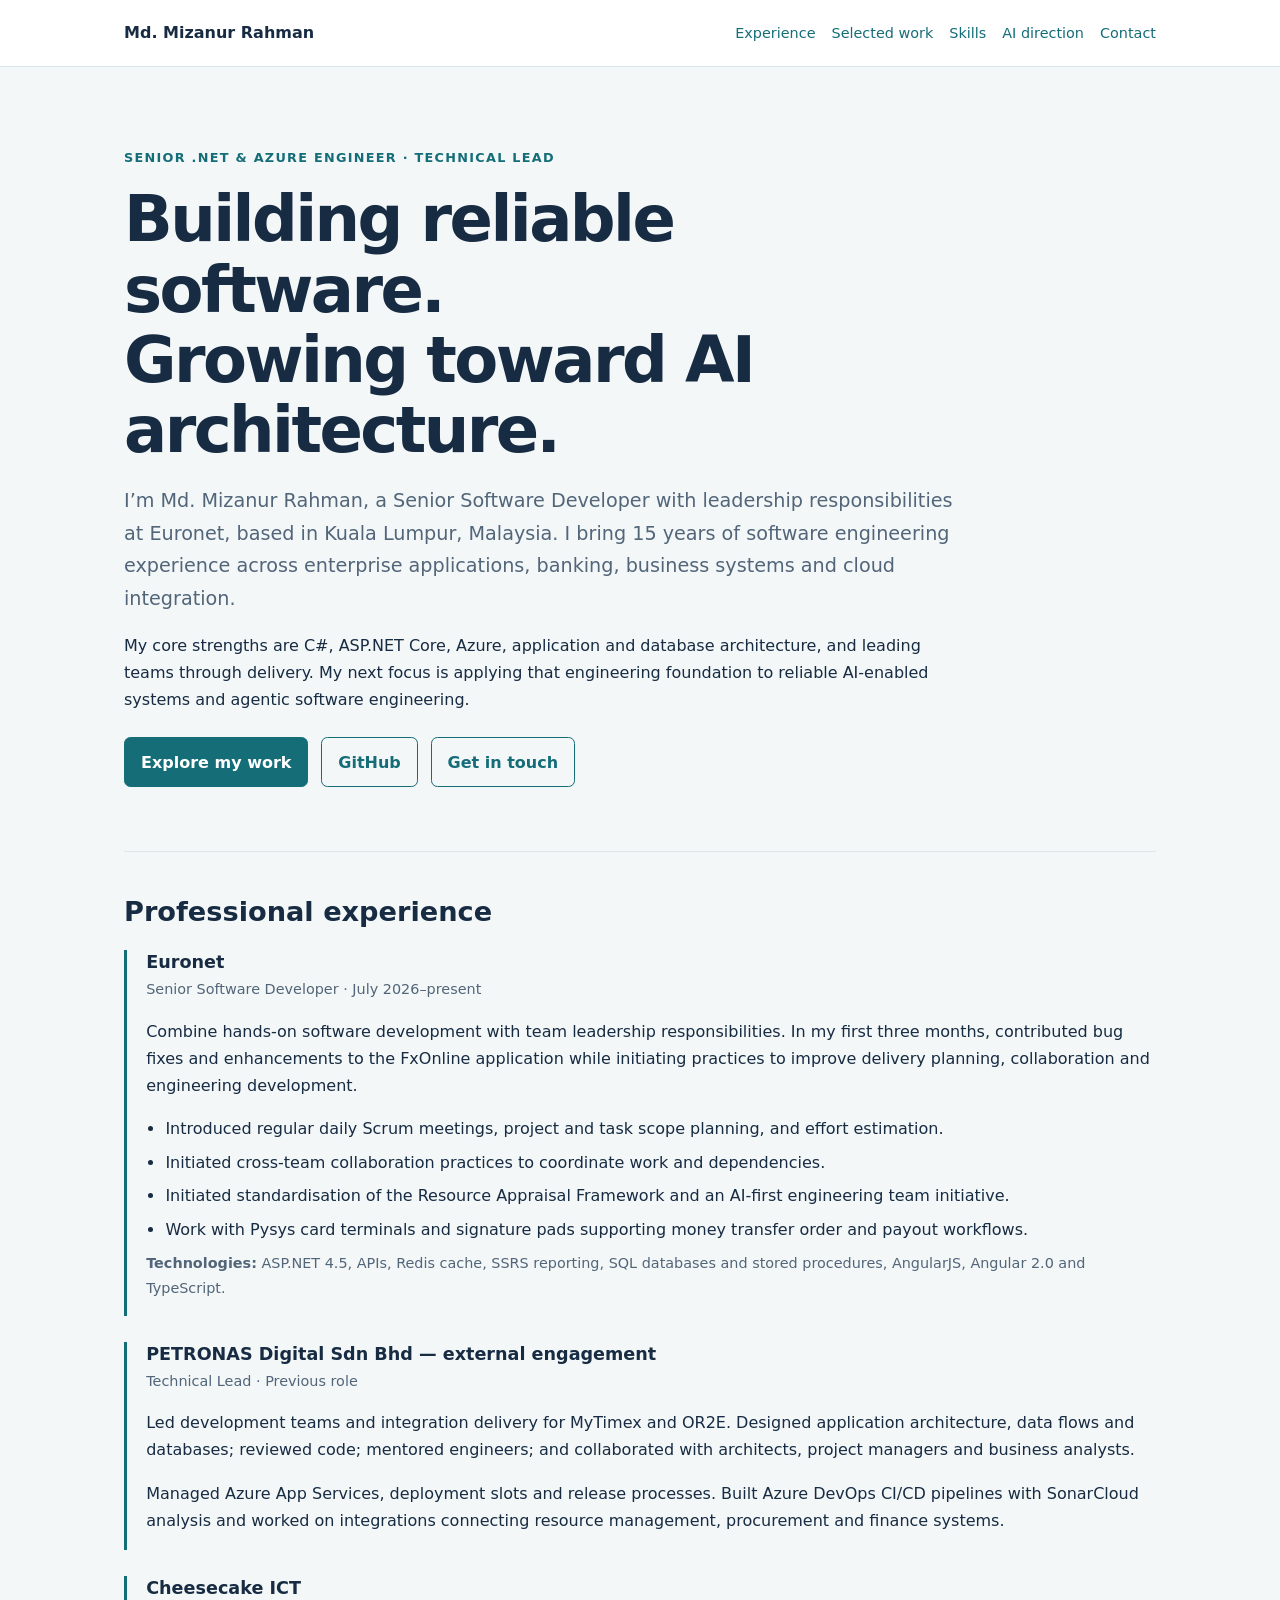
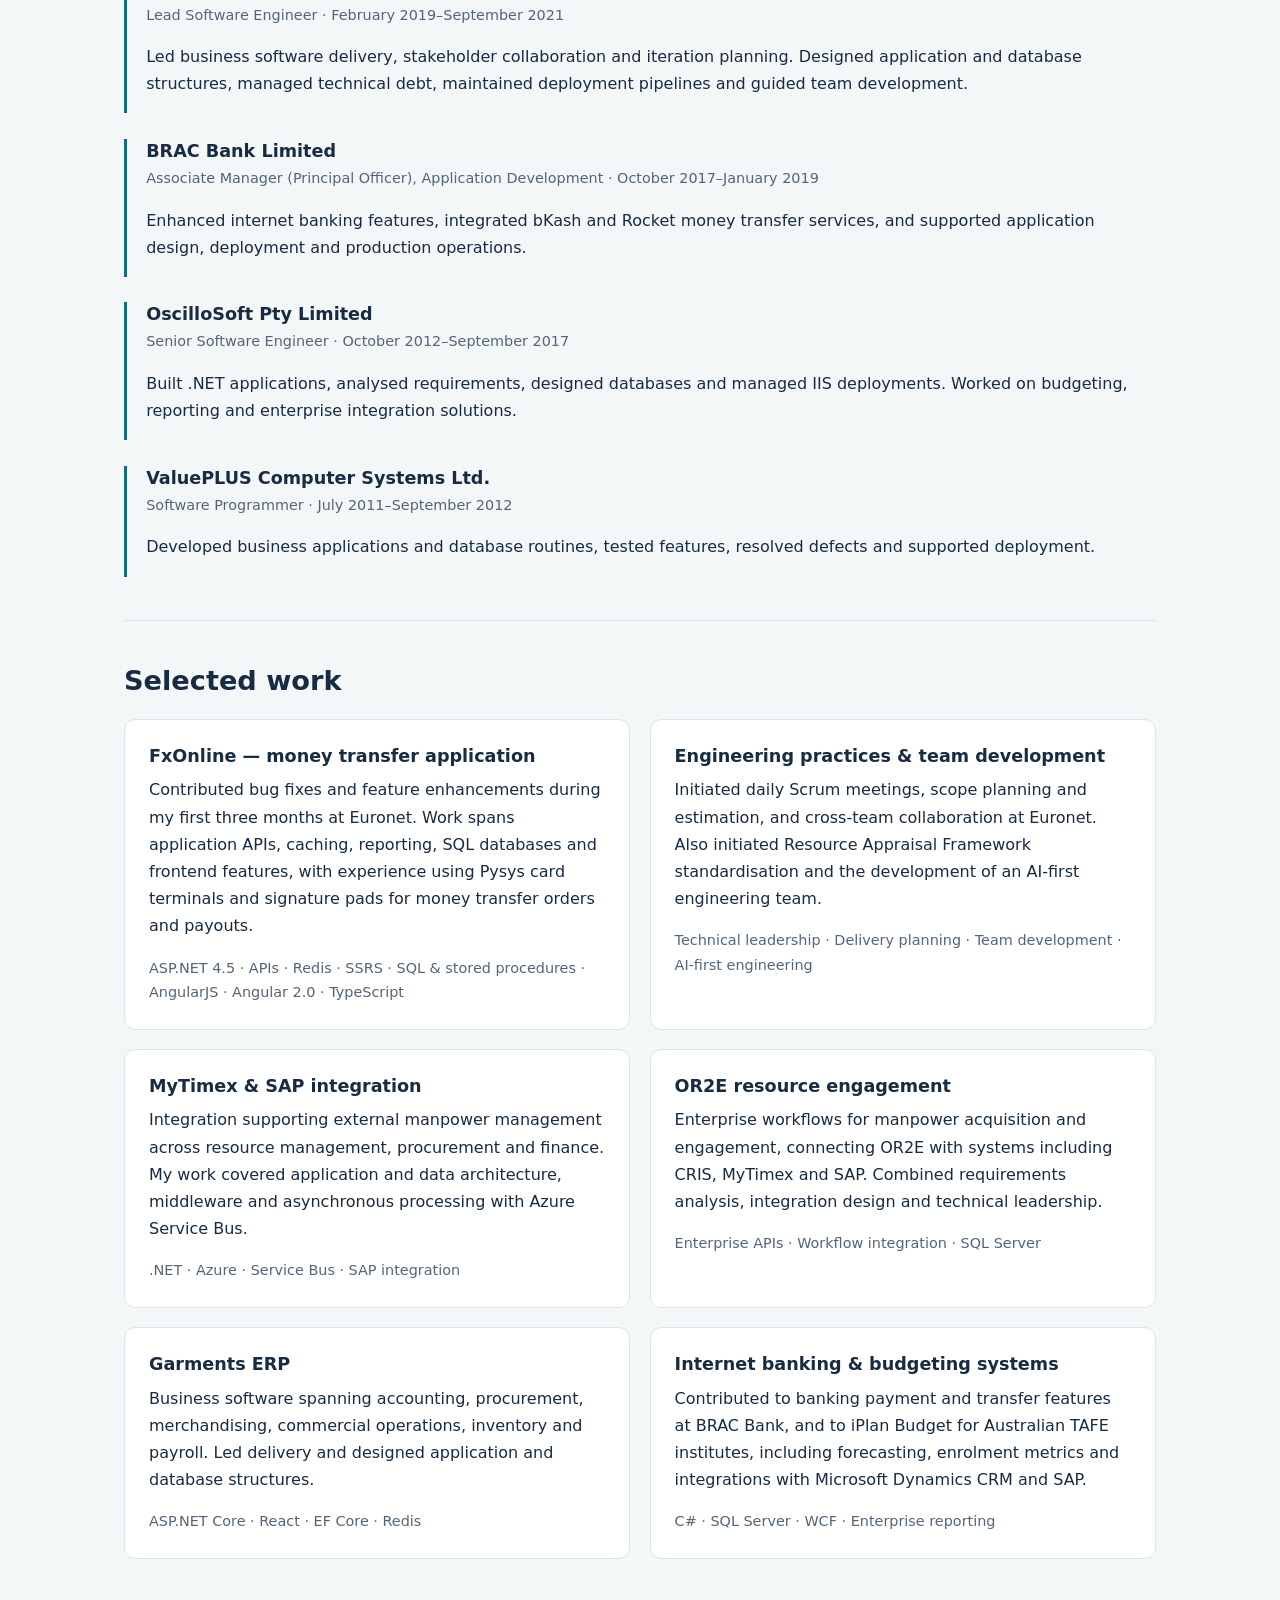
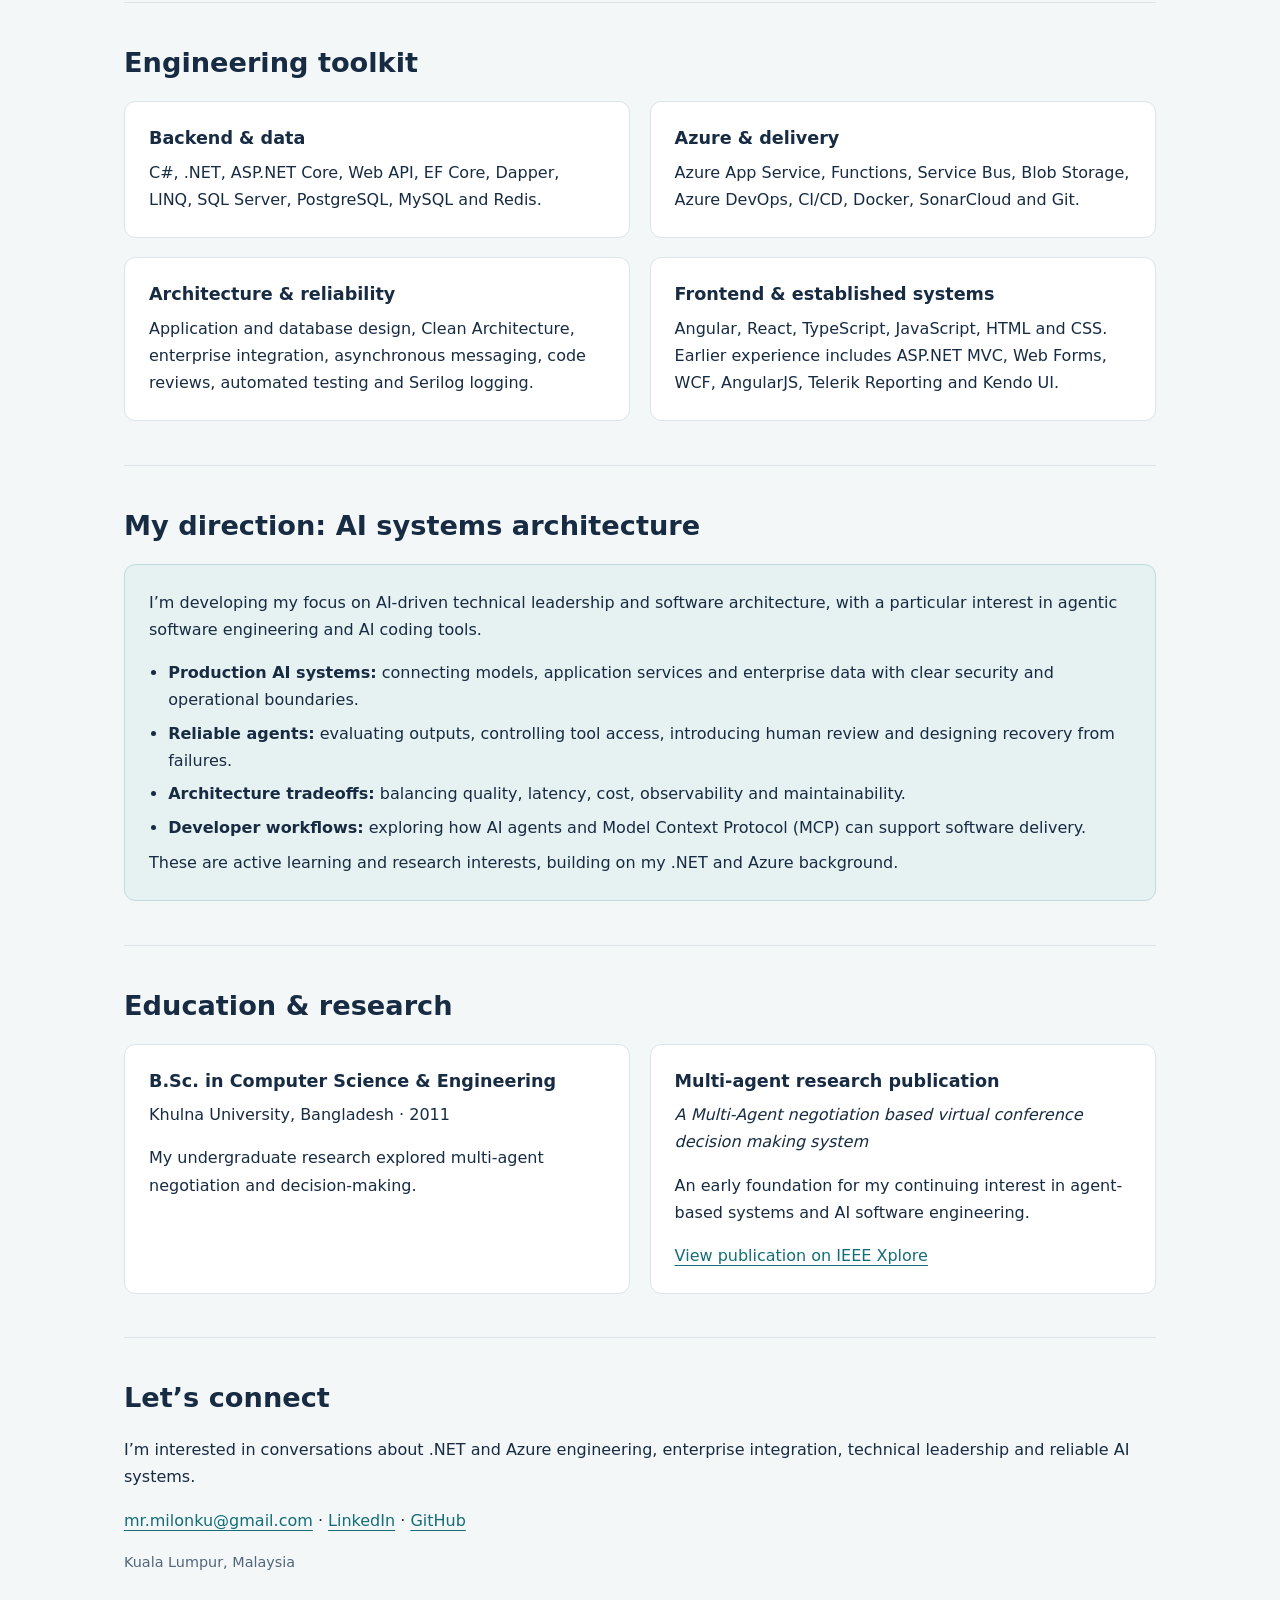
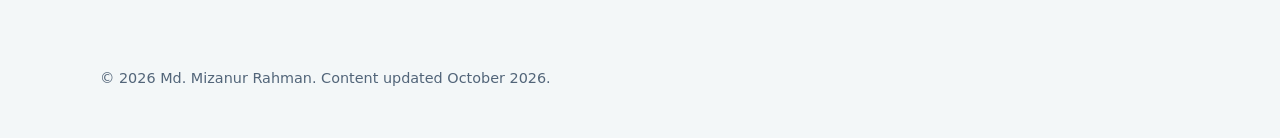
==== commit 9a253f4b: "Expand Euronet experience with FxOnline contributions and leadership initiatives" ====
--- a/index.html
+++ b/index.html
@@ -4,7 +4,7 @@
   <meta charset="utf-8">
   <meta name="viewport" content="width=device-width, initial-scale=1">
   <title>Md. Mizanur Rahman | Senior .NET &amp; Azure Engineer</title>
-  <meta name="description" content="Md. Mizanur Rahman — Senior Software Developer (Lead) at Euronet, based in Kuala Lumpur. 15 years of software engineering experience with .NET, Azure, enterprise integration and a developing focus on AI systems architecture.">
+  <meta name="description" content="Md. Mizanur Rahman — Senior Software Developer with leadership responsibilities at Euronet, based in Kuala Lumpur. 15 years of software engineering experience with .NET, Azure, enterprise integration and a developing focus on AI systems architecture.">
   <style>
     :root{color-scheme:light;--ink:#172b42;--muted:#526579;--accent:#146d77;--line:#dce5e9;--paper:#fff;--bg:#f3f7f8}
     *{box-sizing:border-box}html{scroll-behavior:smooth;scroll-padding-top:5rem}body{margin:0;background:var(--bg);color:var(--ink);font:1rem/1.7 system-ui,-apple-system,BlinkMacSystemFont,"Segoe UI",sans-serif}
@@ -33,7 +33,7 @@
     <div id="top" class="hero">
       <p class="eyebrow">Senior .NET &amp; Azure Engineer · Technical Lead</p>
       <h1>Building reliable software.<br>Growing toward AI architecture.</h1>
-      <p class="lead">I’m Md. Mizanur Rahman, a Senior Software Developer (Lead) at Euronet, based in Kuala Lumpur, Malaysia. I bring 15 years of software engineering experience across enterprise applications, banking, business systems and cloud integration.</p>
+      <p class="lead">I’m Md. Mizanur Rahman, a Senior Software Developer with leadership responsibilities at Euronet, based in Kuala Lumpur, Malaysia. I bring 15 years of software engineering experience across enterprise applications, banking, business systems and cloud integration.</p>
       <p>My core strengths are C#, ASP.NET Core, Azure, application and database architecture, and leading teams through delivery. My next focus is applying that engineering foundation to reliable AI-enabled systems and agentic software engineering.</p>
       <div class="actions"><a class="button primary" href="#work">Explore my work</a><a class="button" href="https://github.com/mmrmilon">GitHub</a><a class="button" href="mailto:mr.milonku@gmail.com">Get in touch</a></div>
     </div>
@@ -41,7 +41,18 @@
     <section id="experience" aria-labelledby="experience-title">
       <h2 id="experience-title">Professional experience</h2>
       <div class="timeline">
-        <article class="job"><h3>Euronet</h3><p class="meta">Senior Software Developer (Lead) · July 2026–present</p><p>Continuing my career in enterprise software engineering and technical leadership at a multinational company.</p></article>
+        <article class="job">
+          <h3>Euronet</h3>
+          <p class="meta">Senior Software Developer · July 2026–present</p>
+          <p>Combine hands-on software development with team leadership responsibilities. In my first three months, contributed bug fixes and enhancements to the FxOnline application while initiating practices to improve delivery planning, collaboration and engineering development.</p>
+          <ul>
+            <li>Introduced regular daily Scrum meetings, project and task scope planning, and effort estimation.</li>
+            <li>Initiated cross-team collaboration practices to coordinate work and dependencies.</li>
+            <li>Initiated standardisation of the Resource Appraisal Framework and an AI-first engineering team initiative.</li>
+            <li>Work with Pysys card terminals and signature pads supporting money transfer order and payout workflows.</li>
+          </ul>
+          <p class="meta"><strong>Technologies:</strong> ASP.NET 4.5, APIs, Redis cache, SSRS reporting, SQL databases and stored procedures, AngularJS, Angular 2.0 and TypeScript.</p>
+        </article>
         <article class="job"><h3>PETRONAS Digital Sdn Bhd — external engagement</h3><p class="meta">Technical Lead · Previous role</p><p>Led development teams and integration delivery for MyTimex and OR2E. Designed application architecture, data flows and databases; reviewed code; mentored engineers; and collaborated with architects, project managers and business analysts.</p><p>Managed Azure App Services, deployment slots and release processes. Built Azure DevOps CI/CD pipelines with SonarCloud analysis and worked on integrations connecting resource management, procurement and finance systems.</p></article>
         <article class="job"><h3>Cheesecake ICT</h3><p class="meta">Lead Software Engineer · February 2019–September 2021</p><p>Led business software delivery, stakeholder collaboration and iteration planning. Designed application and database structures, managed technical debt, maintained deployment pipelines and guided team development.</p></article>
         <article class="job"><h3>BRAC Bank Limited</h3><p class="meta">Associate Manager (Principal Officer), Application Development · October 2017–January 2019</p><p>Enhanced internet banking features, integrated bKash and Rocket money transfer services, and supported application design, deployment and production operations.</p></article>
@@ -53,6 +64,16 @@
     <section id="work" aria-labelledby="work-title">
       <h2 id="work-title">Selected work</h2>
       <div class="grid">
+        <article class="card">
+          <h3>FxOnline — money transfer application</h3>
+          <p>Contributed bug fixes and feature enhancements during my first three months at Euronet. Work spans application APIs, caching, reporting, SQL databases and frontend features, with experience using Pysys card terminals and signature pads for money transfer orders and payouts.</p>
+          <p class="meta">ASP.NET 4.5 · APIs · Redis · SSRS · SQL &amp; stored procedures · AngularJS · Angular 2.0 · TypeScript</p>
+        </article>
+        <article class="card">
+          <h3>Engineering practices &amp; team development</h3>
+          <p>Initiated daily Scrum meetings, scope planning and estimation, and cross-team collaboration at Euronet. Also initiated Resource Appraisal Framework standardisation and the development of an AI-first engineering team.</p>
+          <p class="meta">Technical leadership · Delivery planning · Team development · AI-first engineering</p>
+        </article>
         <article class="card"><h3>MyTimex &amp; SAP integration</h3><p>Integration supporting external manpower management across resource management, procurement and finance. My work covered application and data architecture, middleware and asynchronous processing with Azure Service Bus.</p><p class="meta">.NET · Azure · Service Bus · SAP integration</p></article>
         <article class="card"><h3>OR2E resource engagement</h3><p>Enterprise workflows for manpower acquisition and engagement, connecting OR2E with systems including CRIS, MyTimex and SAP. Combined requirements analysis, integration design and technical leadership.</p><p class="meta">Enterprise APIs · Workflow integration · SQL Server</p></article>
         <article class="card"><h3>Garments ERP</h3><p>Business software spanning accounting, procurement, merchandising, commercial operations, inventory and payroll. Led delivery and designed application and database structures.</p><p class="meta">ASP.NET Core · React · EF Core · Redis</p></article>
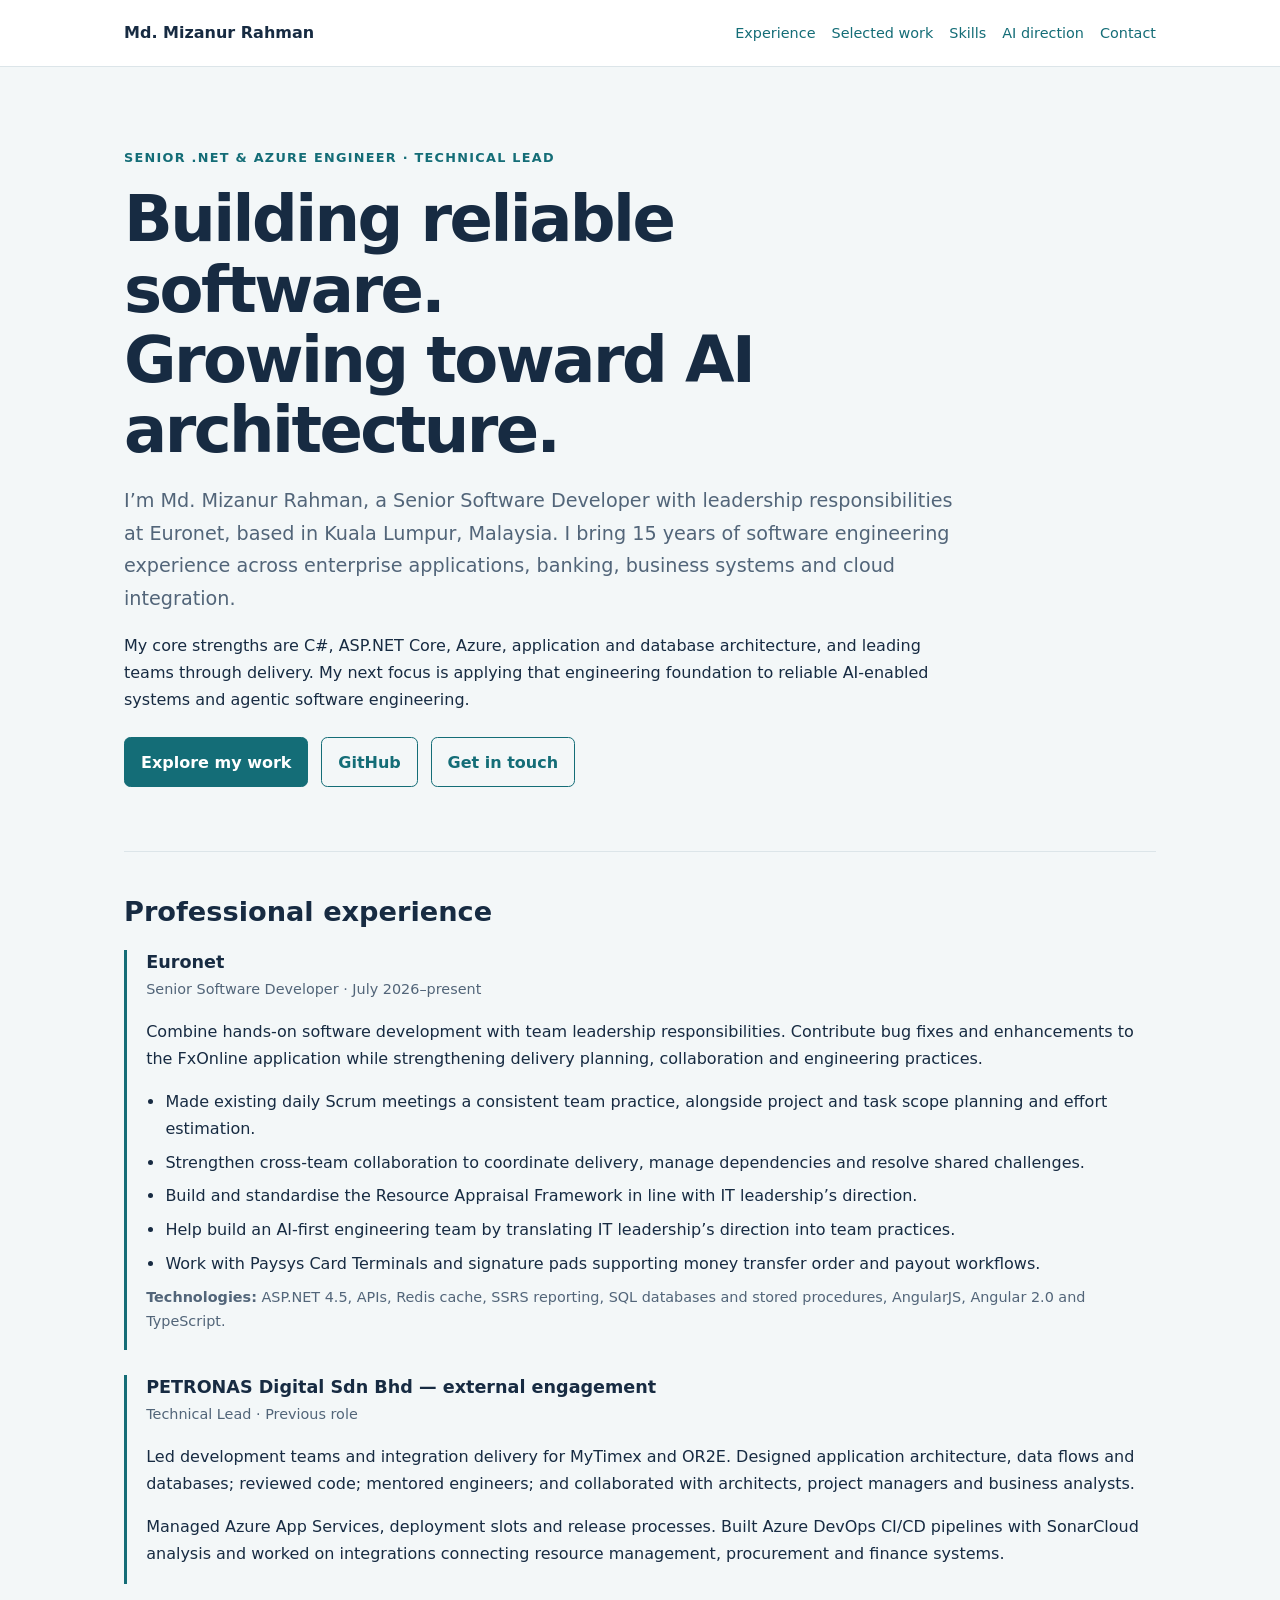
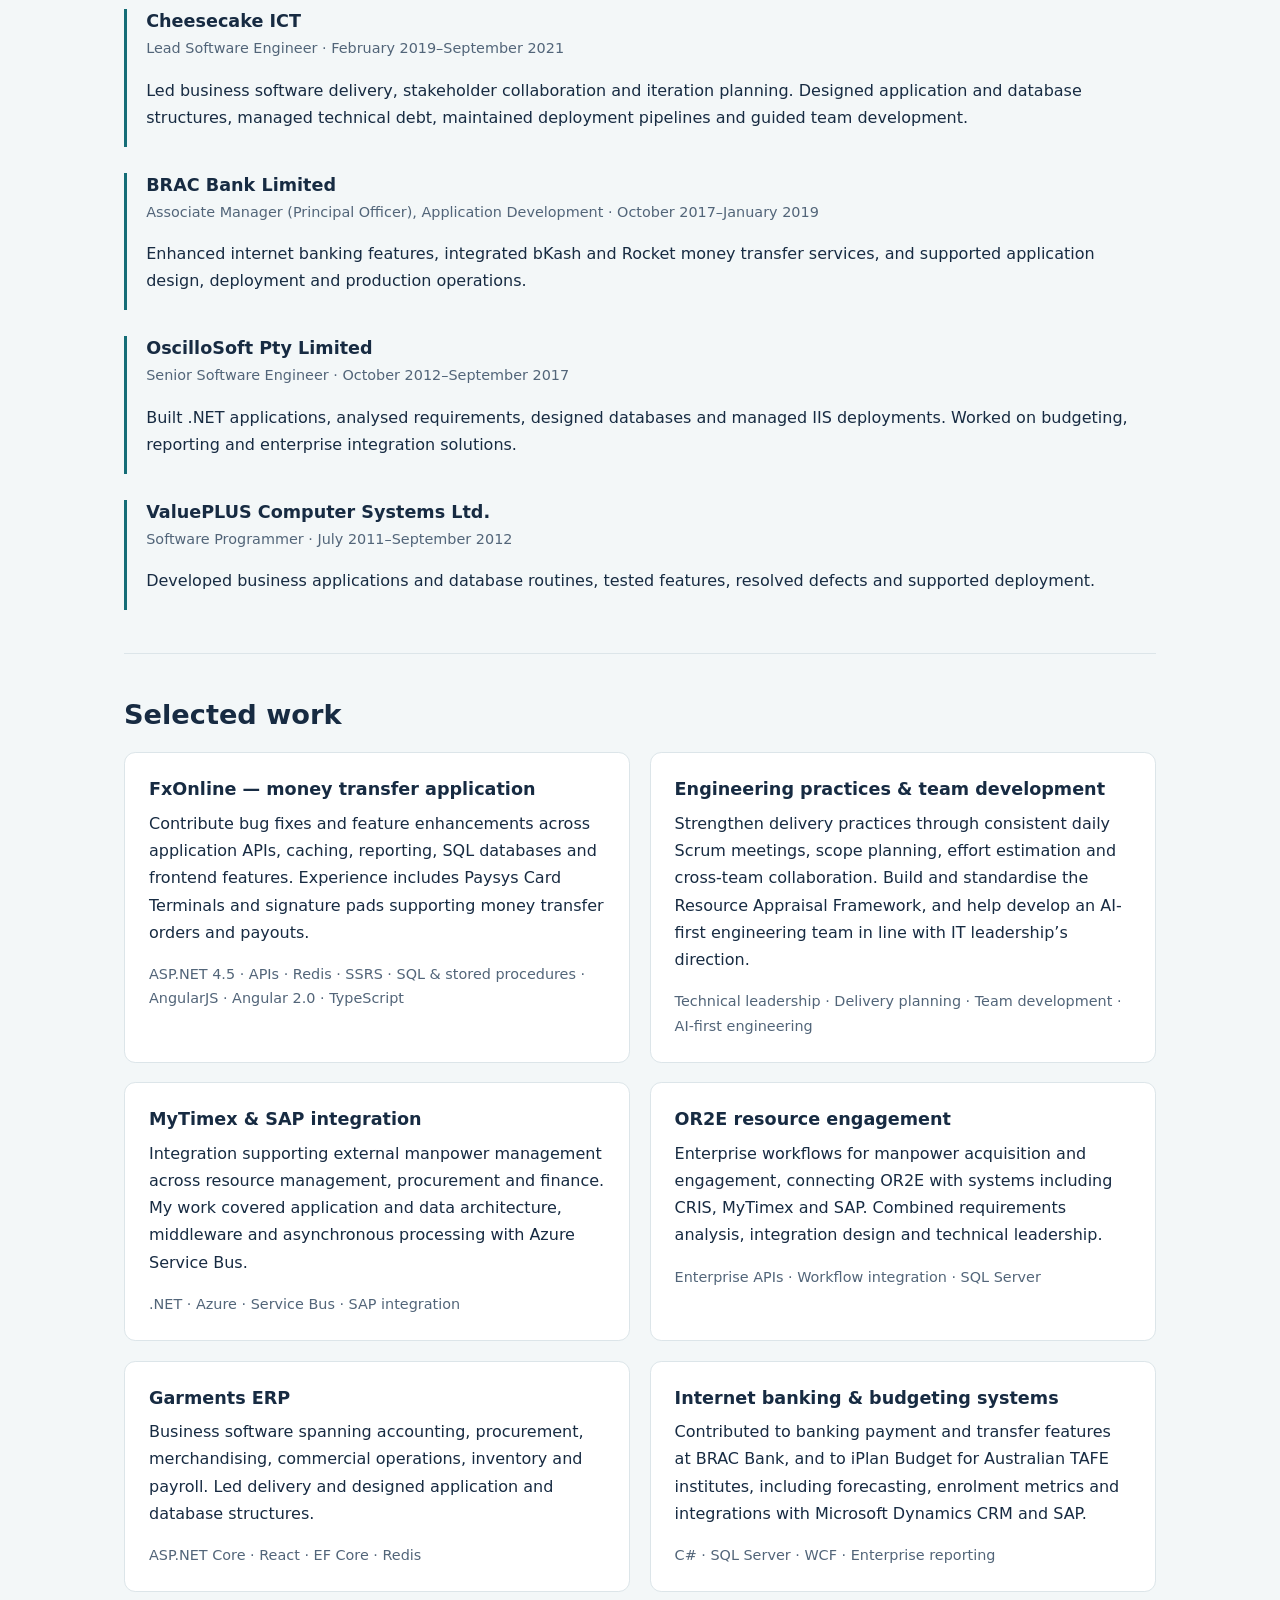
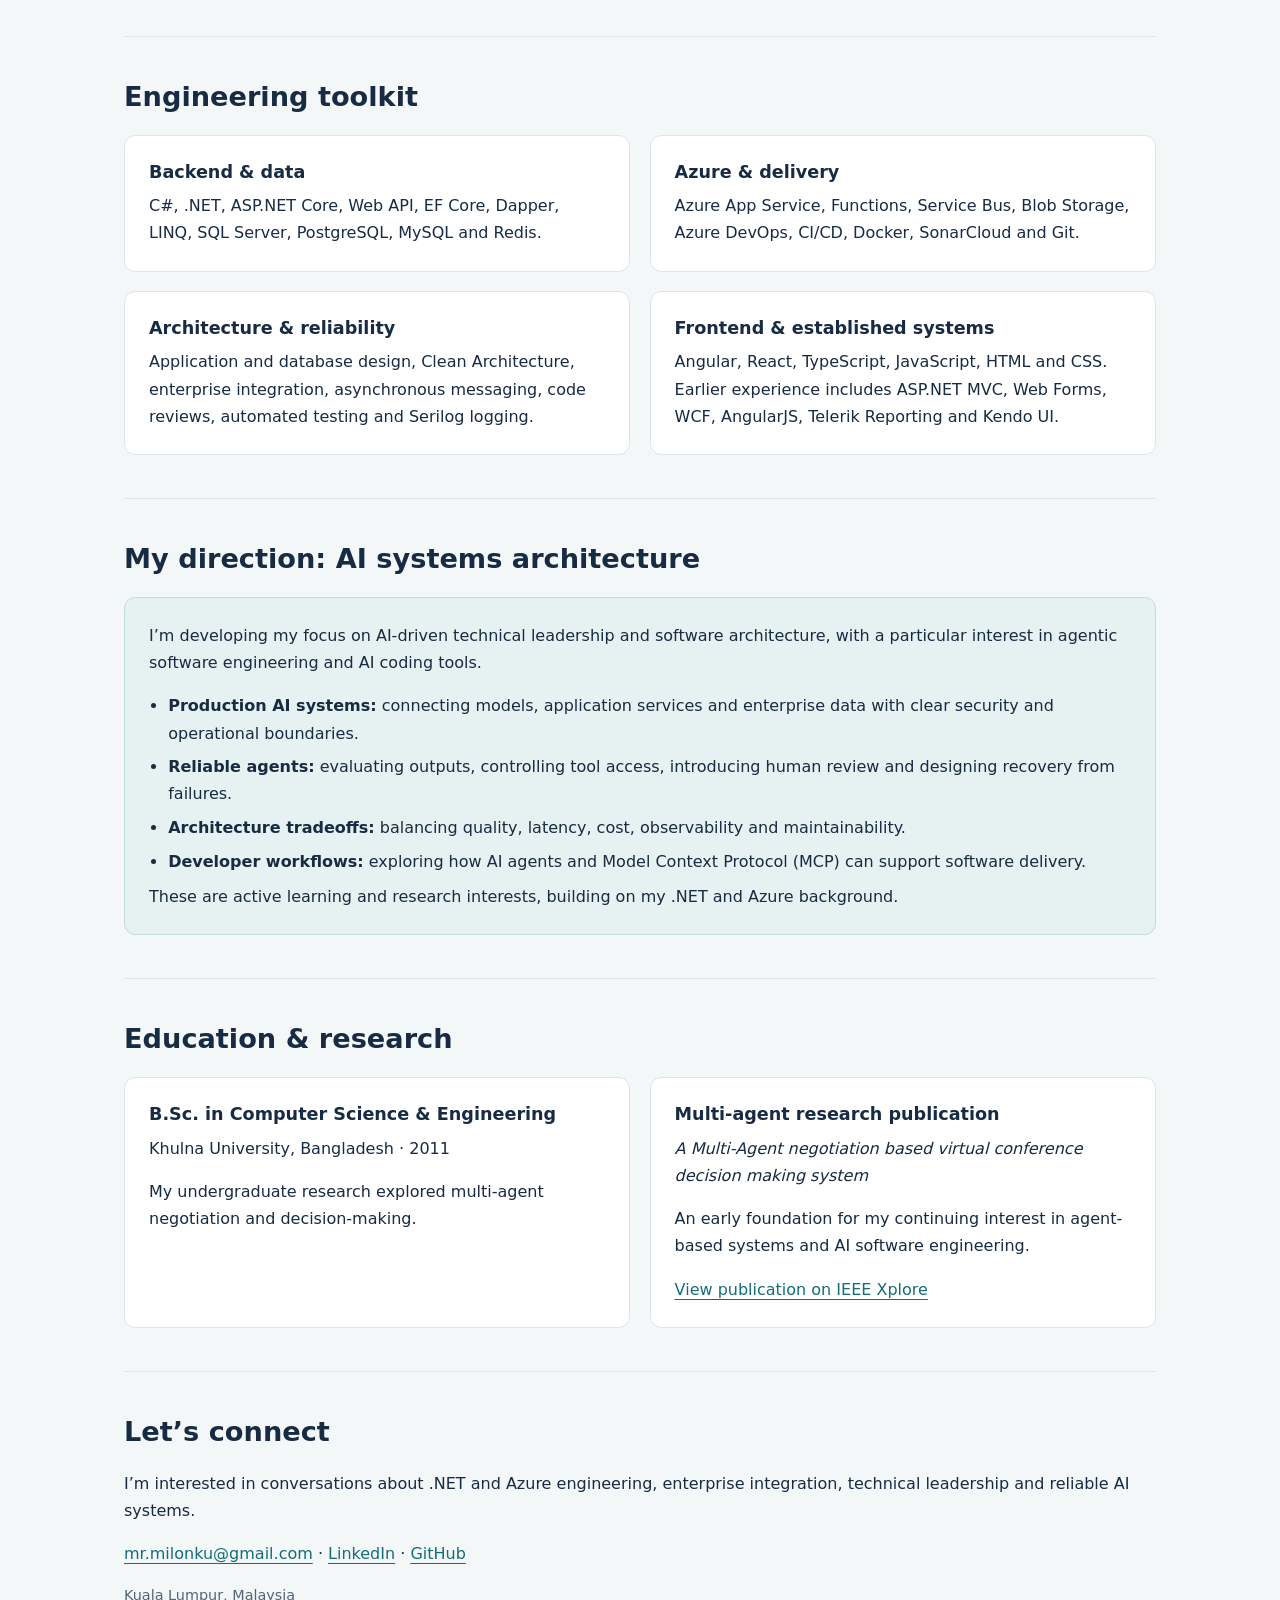
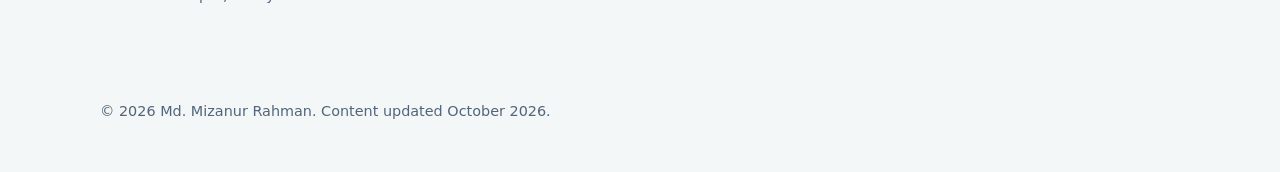
==== commit 503ea626: "Refine Euronet leadership wording and correct Paysys Card Terminal spelling" ====
--- a/index.html
+++ b/index.html
@@ -44,12 +44,13 @@
         <article class="job">
           <h3>Euronet</h3>
           <p class="meta">Senior Software Developer · July 2026–present</p>
-          <p>Combine hands-on software development with team leadership responsibilities. In my first three months, contributed bug fixes and enhancements to the FxOnline application while initiating practices to improve delivery planning, collaboration and engineering development.</p>
+          <p>Combine hands-on software development with team leadership responsibilities. Contribute bug fixes and enhancements to the FxOnline application while strengthening delivery planning, collaboration and engineering practices.</p>
           <ul>
-            <li>Introduced regular daily Scrum meetings, project and task scope planning, and effort estimation.</li>
-            <li>Initiated cross-team collaboration practices to coordinate work and dependencies.</li>
-            <li>Initiated standardisation of the Resource Appraisal Framework and an AI-first engineering team initiative.</li>
-            <li>Work with Pysys card terminals and signature pads supporting money transfer order and payout workflows.</li>
+            <li>Made existing daily Scrum meetings a consistent team practice, alongside project and task scope planning and effort estimation.</li>
+            <li>Strengthen cross-team collaboration to coordinate delivery, manage dependencies and resolve shared challenges.</li>
+            <li>Build and standardise the Resource Appraisal Framework in line with IT leadership’s direction.</li>
+            <li>Help build an AI-first engineering team by translating IT leadership’s direction into team practices.</li>
+            <li>Work with Paysys Card Terminals and signature pads supporting money transfer order and payout workflows.</li>
           </ul>
           <p class="meta"><strong>Technologies:</strong> ASP.NET 4.5, APIs, Redis cache, SSRS reporting, SQL databases and stored procedures, AngularJS, Angular 2.0 and TypeScript.</p>
         </article>
@@ -66,12 +67,12 @@
       <div class="grid">
         <article class="card">
           <h3>FxOnline — money transfer application</h3>
-          <p>Contributed bug fixes and feature enhancements during my first three months at Euronet. Work spans application APIs, caching, reporting, SQL databases and frontend features, with experience using Pysys card terminals and signature pads for money transfer orders and payouts.</p>
+          <p>Contribute bug fixes and feature enhancements across application APIs, caching, reporting, SQL databases and frontend features. Experience includes Paysys Card Terminals and signature pads supporting money transfer orders and payouts.</p>
           <p class="meta">ASP.NET 4.5 · APIs · Redis · SSRS · SQL &amp; stored procedures · AngularJS · Angular 2.0 · TypeScript</p>
         </article>
         <article class="card">
           <h3>Engineering practices &amp; team development</h3>
-          <p>Initiated daily Scrum meetings, scope planning and estimation, and cross-team collaboration at Euronet. Also initiated Resource Appraisal Framework standardisation and the development of an AI-first engineering team.</p>
+          <p>Strengthen delivery practices through consistent daily Scrum meetings, scope planning, effort estimation and cross-team collaboration. Build and standardise the Resource Appraisal Framework, and help develop an AI-first engineering team in line with IT leadership’s direction.</p>
           <p class="meta">Technical leadership · Delivery planning · Team development · AI-first engineering</p>
         </article>
         <article class="card"><h3>MyTimex &amp; SAP integration</h3><p>Integration supporting external manpower management across resource management, procurement and finance. My work covered application and data architecture, middleware and asynchronous processing with Azure Service Bus.</p><p class="meta">.NET · Azure · Service Bus · SAP integration</p></article>
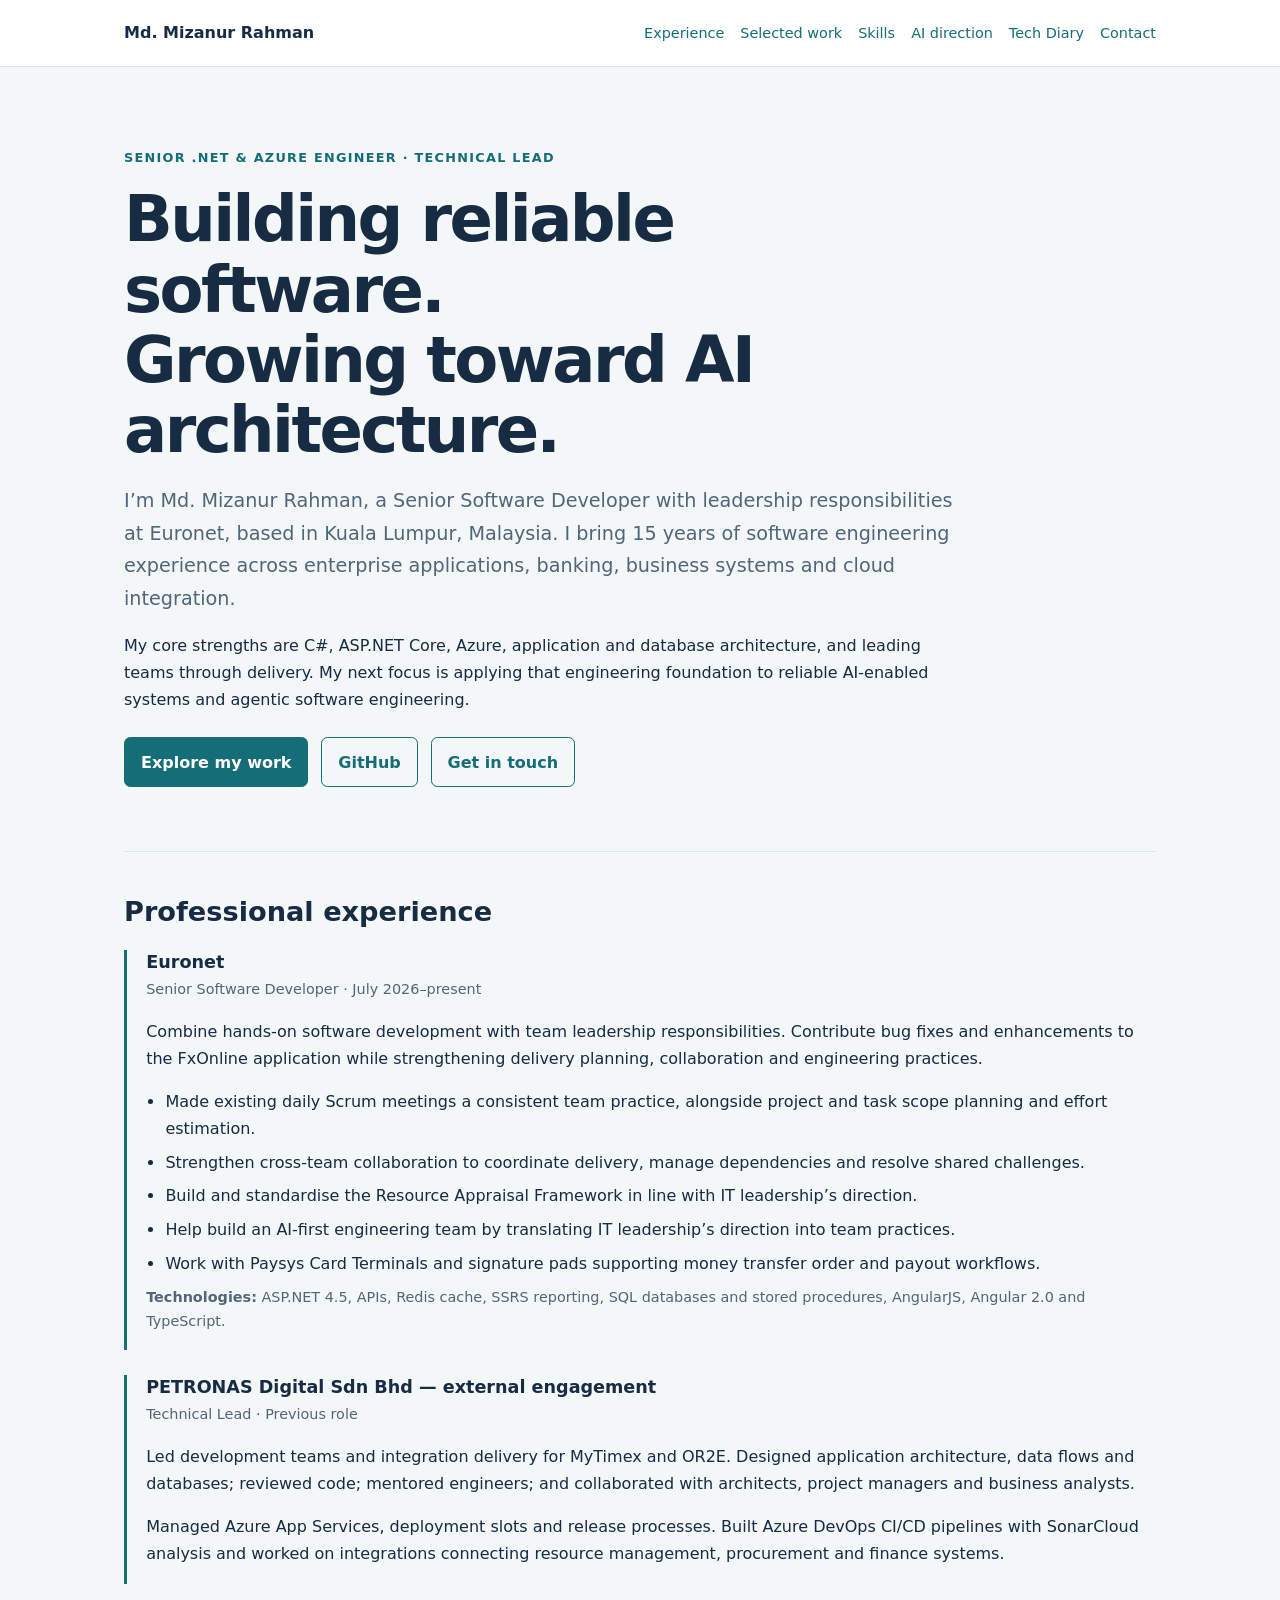
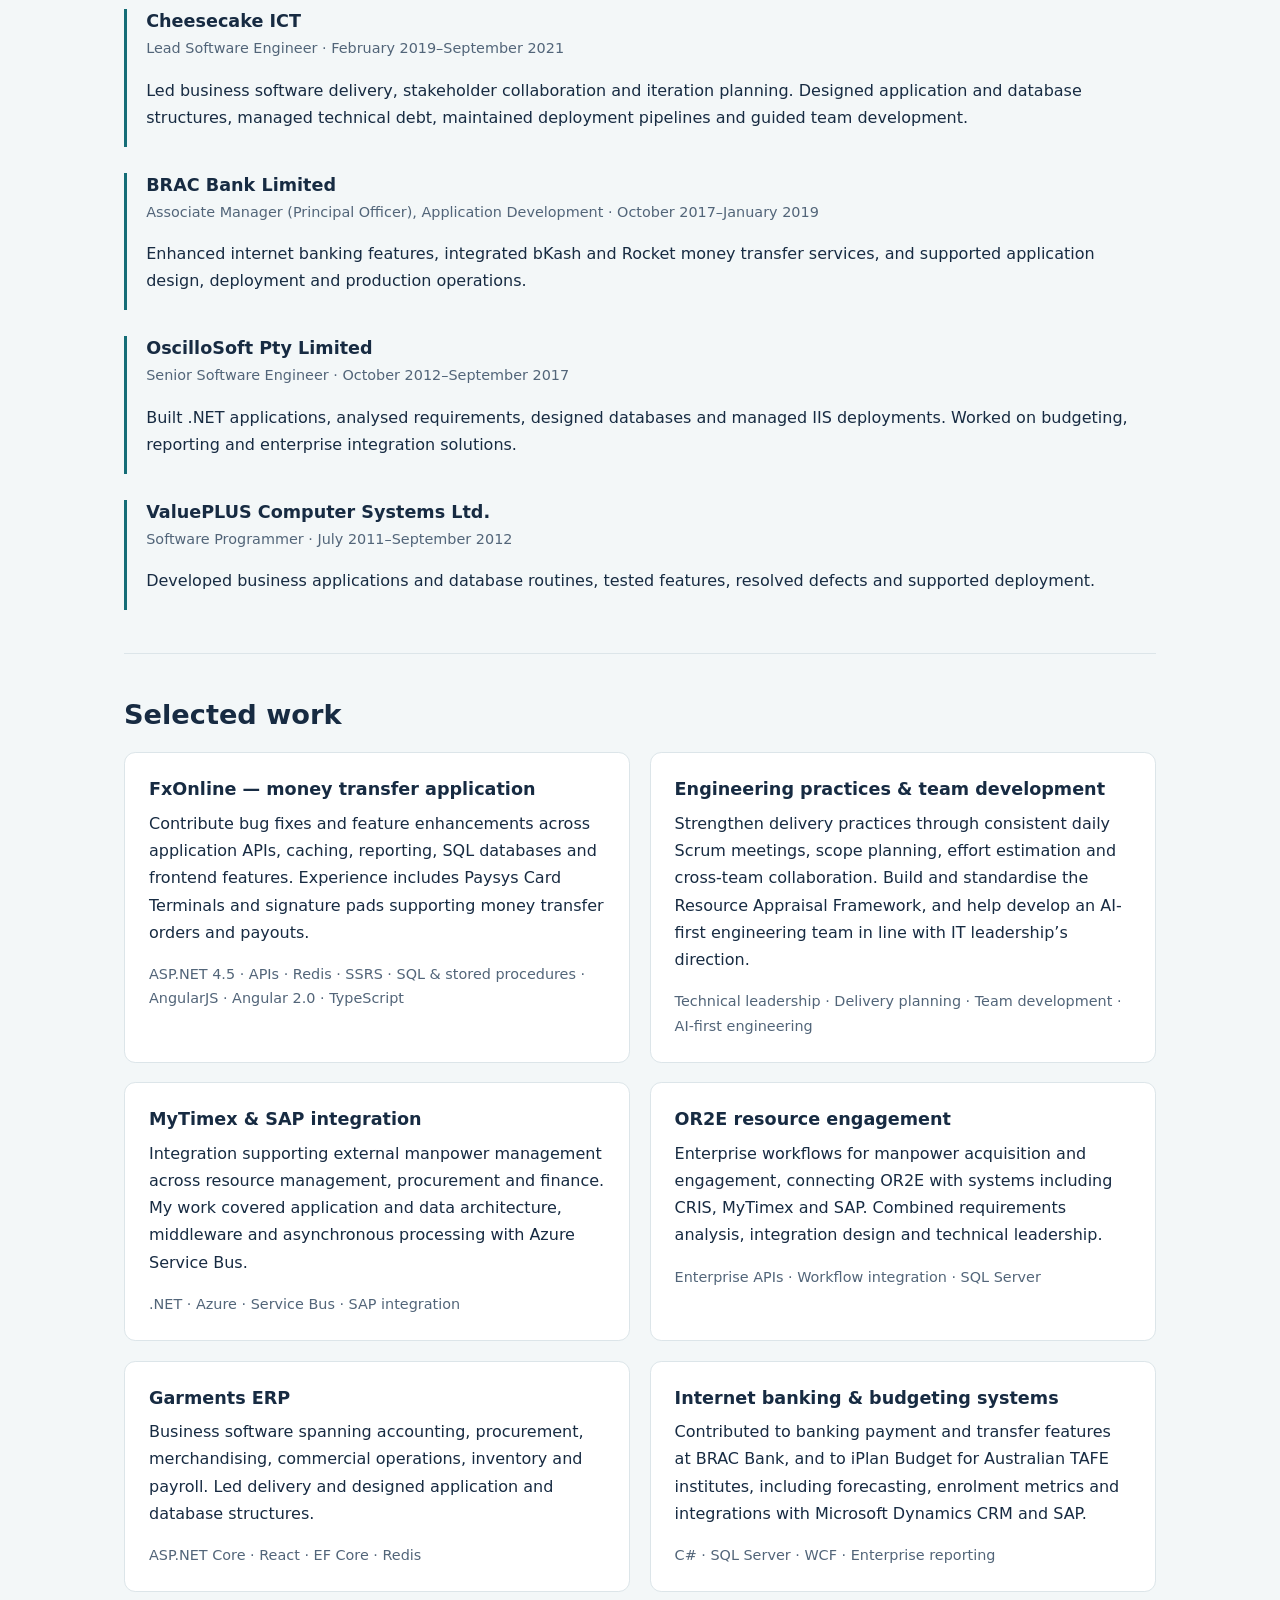
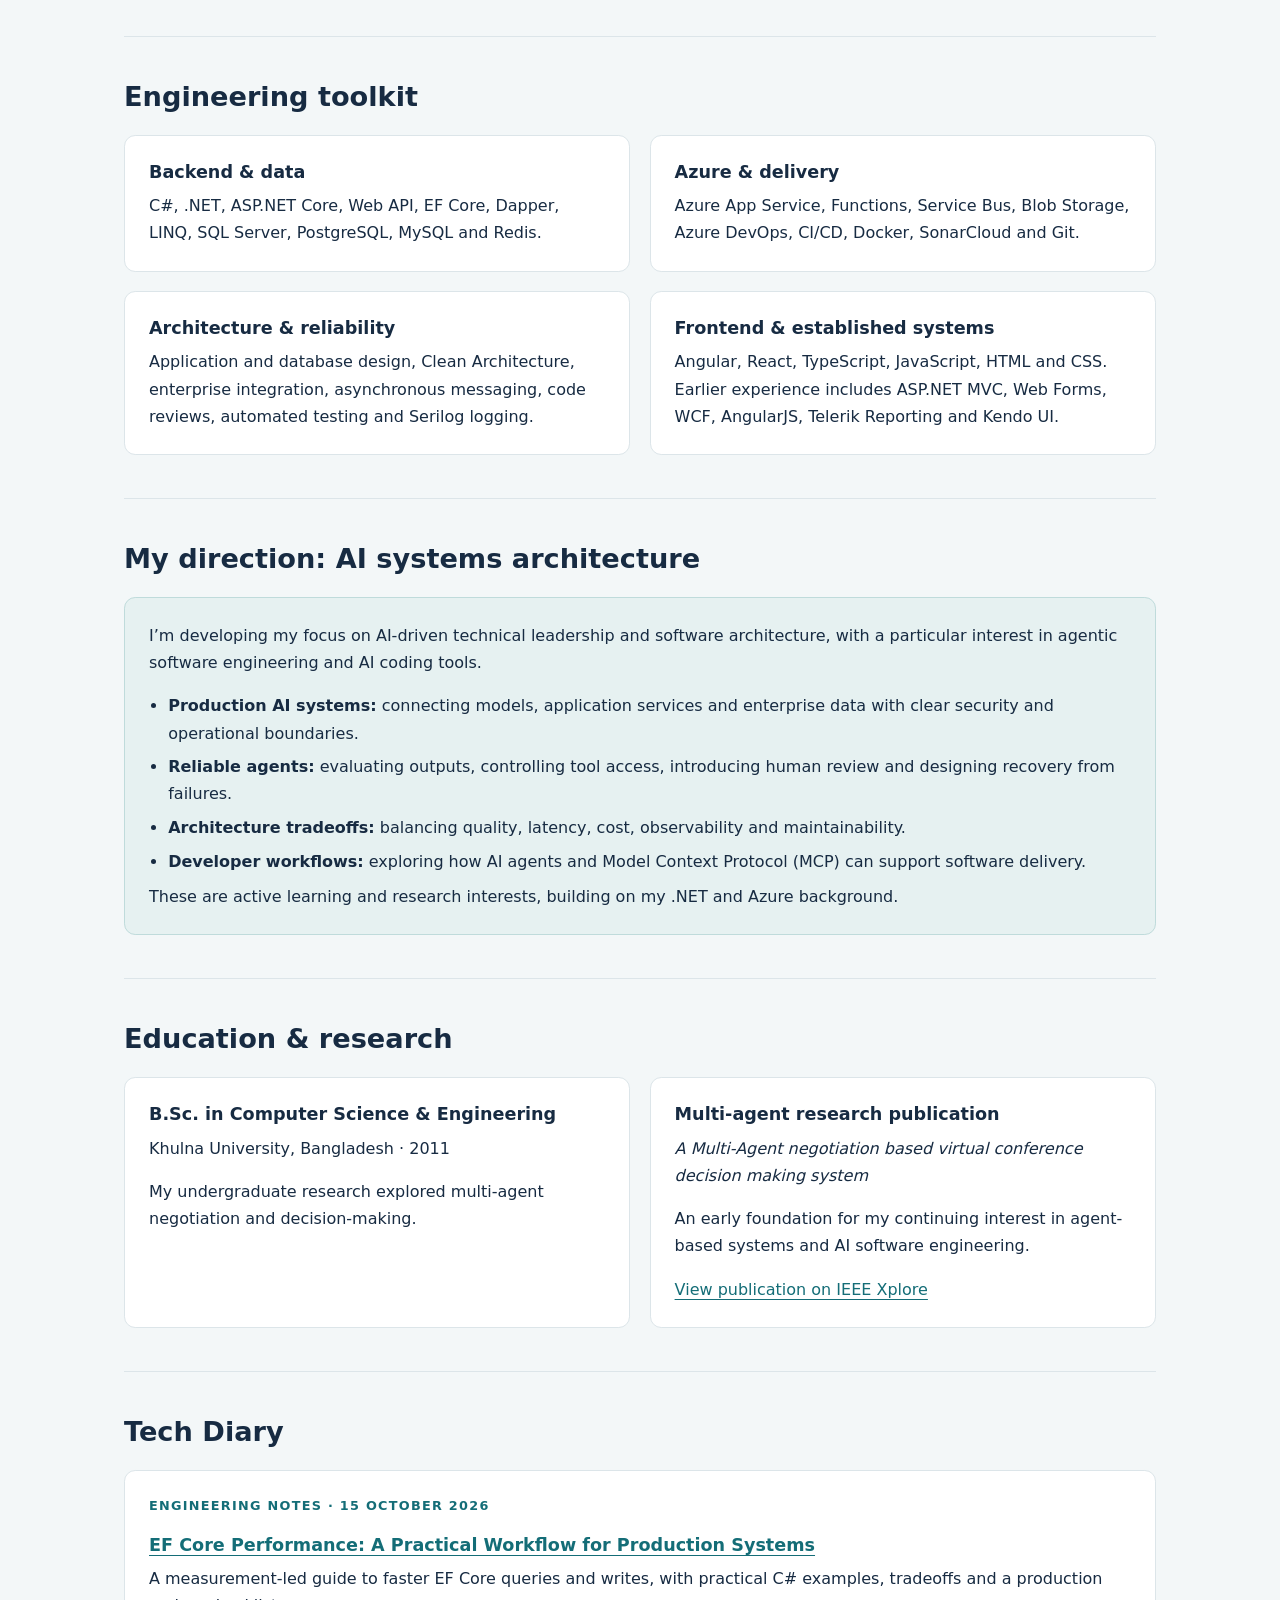
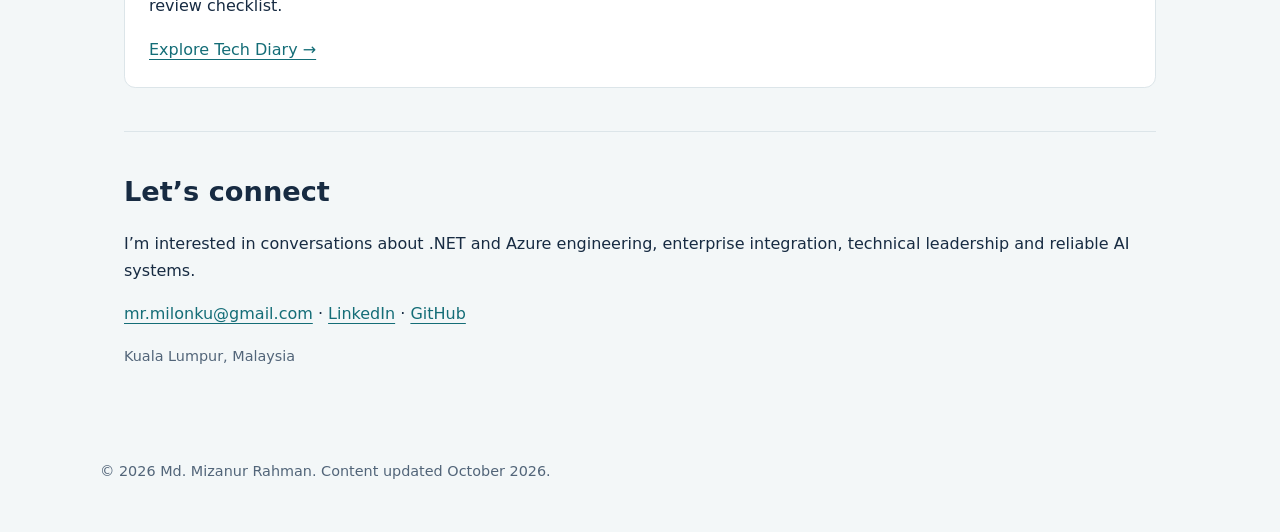
==== commit c6f11c0d: "Add Tech Diary with practical EF Core performance article" ====
--- a/index.html
+++ b/index.html
@@ -24,7 +24,7 @@
     <div class="wrap nav">
       <a class="brand" href="#top">Md. Mizanur Rahman</a>
       <nav aria-label="Main navigation">
-        <a href="#experience">Experience</a><a href="#work">Selected work</a><a href="#skills">Skills</a><a href="#ai">AI direction</a><a href="#contact">Contact</a>
+        <a href="#experience">Experience</a><a href="#work">Selected work</a><a href="#skills">Skills</a><a href="#ai">AI direction</a><a href="techdiary/">Tech Diary</a><a href="#contact">Contact</a>
       </nav>
     </div>
   </header>
@@ -113,6 +113,7 @@
         <article class="card"><h3>Multi-agent research publication</h3><p><cite>A Multi-Agent negotiation based virtual conference decision making system</cite></p><p>An early foundation for my continuing interest in agent-based systems and AI software engineering.</p><a href="https://ieeexplore.ieee.org/document/6164829">View publication on IEEE Xplore</a></article>
       </div>
     </section>
+    <section id="techdiary" aria-labelledby="techdiary-title"><h2 id="techdiary-title">Tech Diary</h2><article class="card"><p class="eyebrow">Engineering notes · 15 October 2026</p><h3><a href="techdiary/ef-core-performance.html">EF Core Performance: A Practical Workflow for Production Systems</a></h3><p>A measurement-led guide to faster EF Core queries and writes, with practical C# examples, tradeoffs and a production review checklist.</p><a href="techdiary/">Explore Tech Diary →</a></article></section>
     <!-- 8. Contact -->
     <section id="contact" aria-labelledby="contact-title">
       <h2 id="contact-title">Let’s connect</h2>
